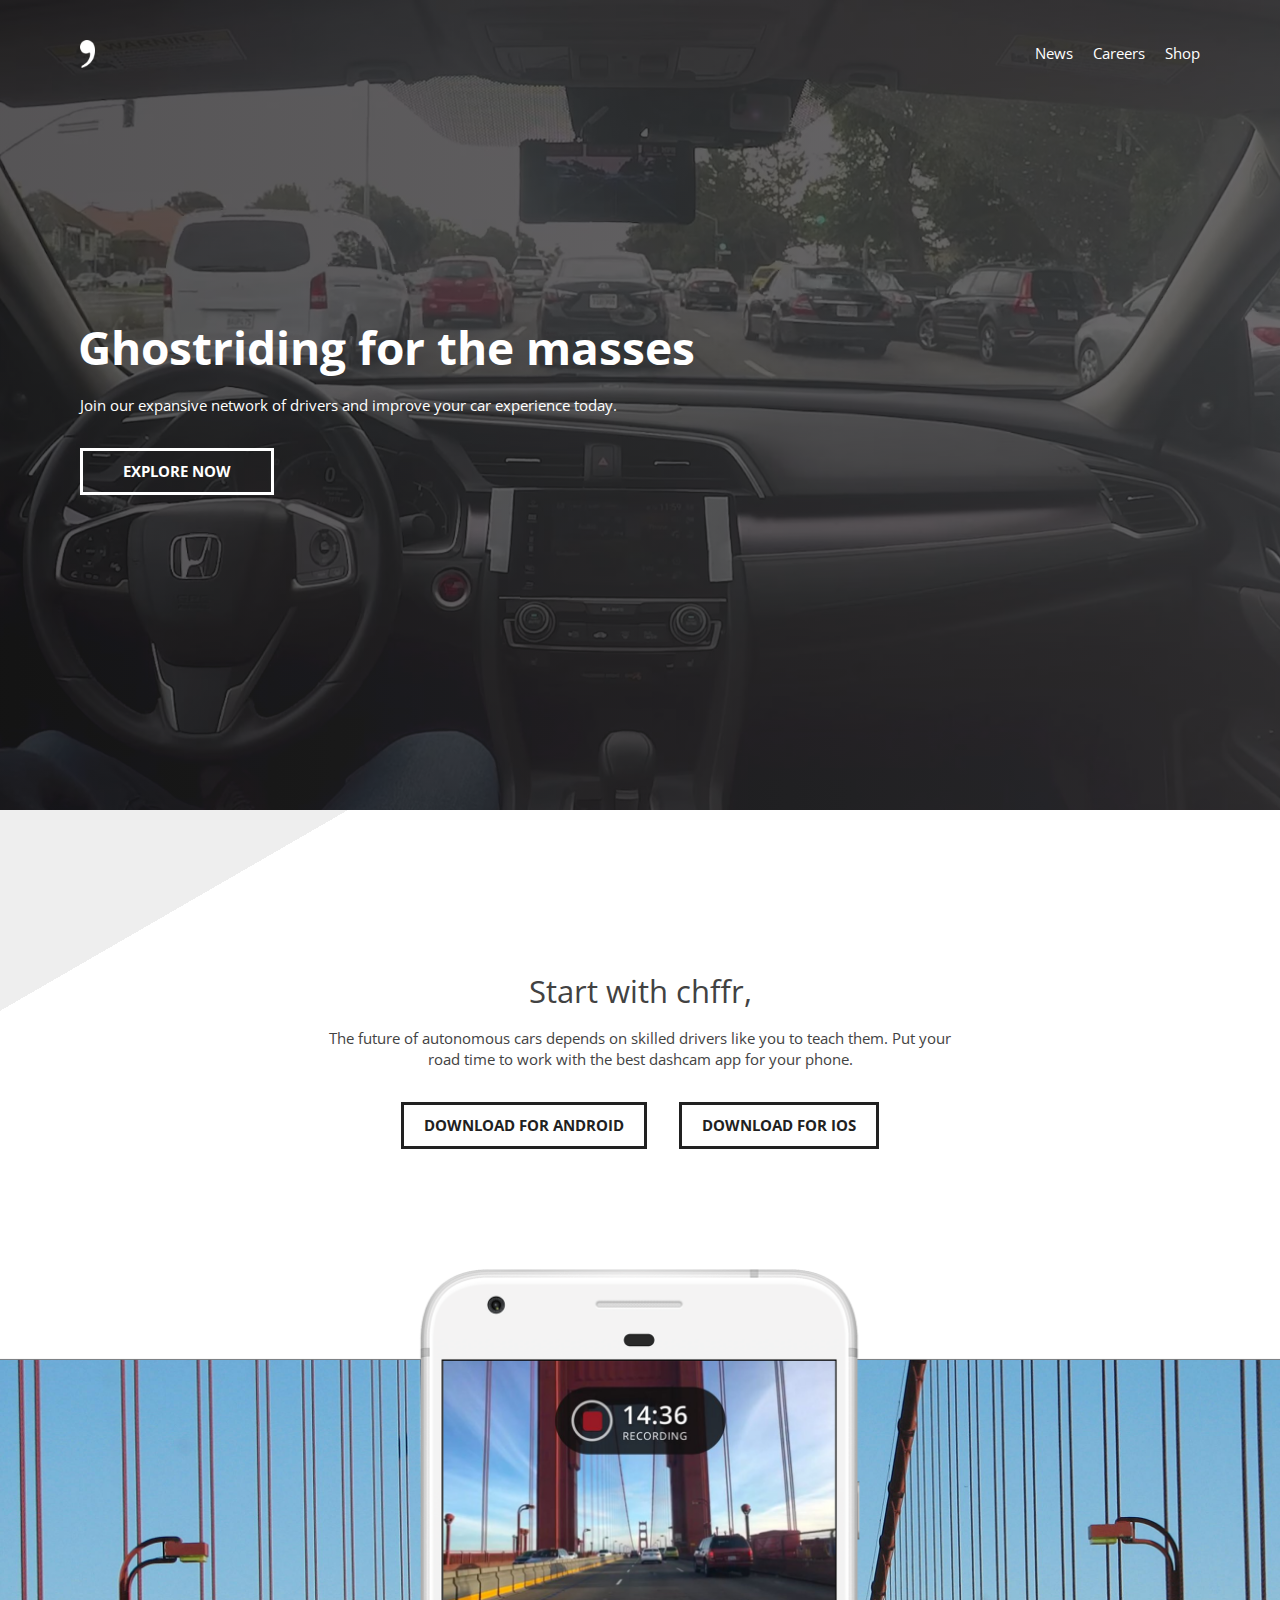
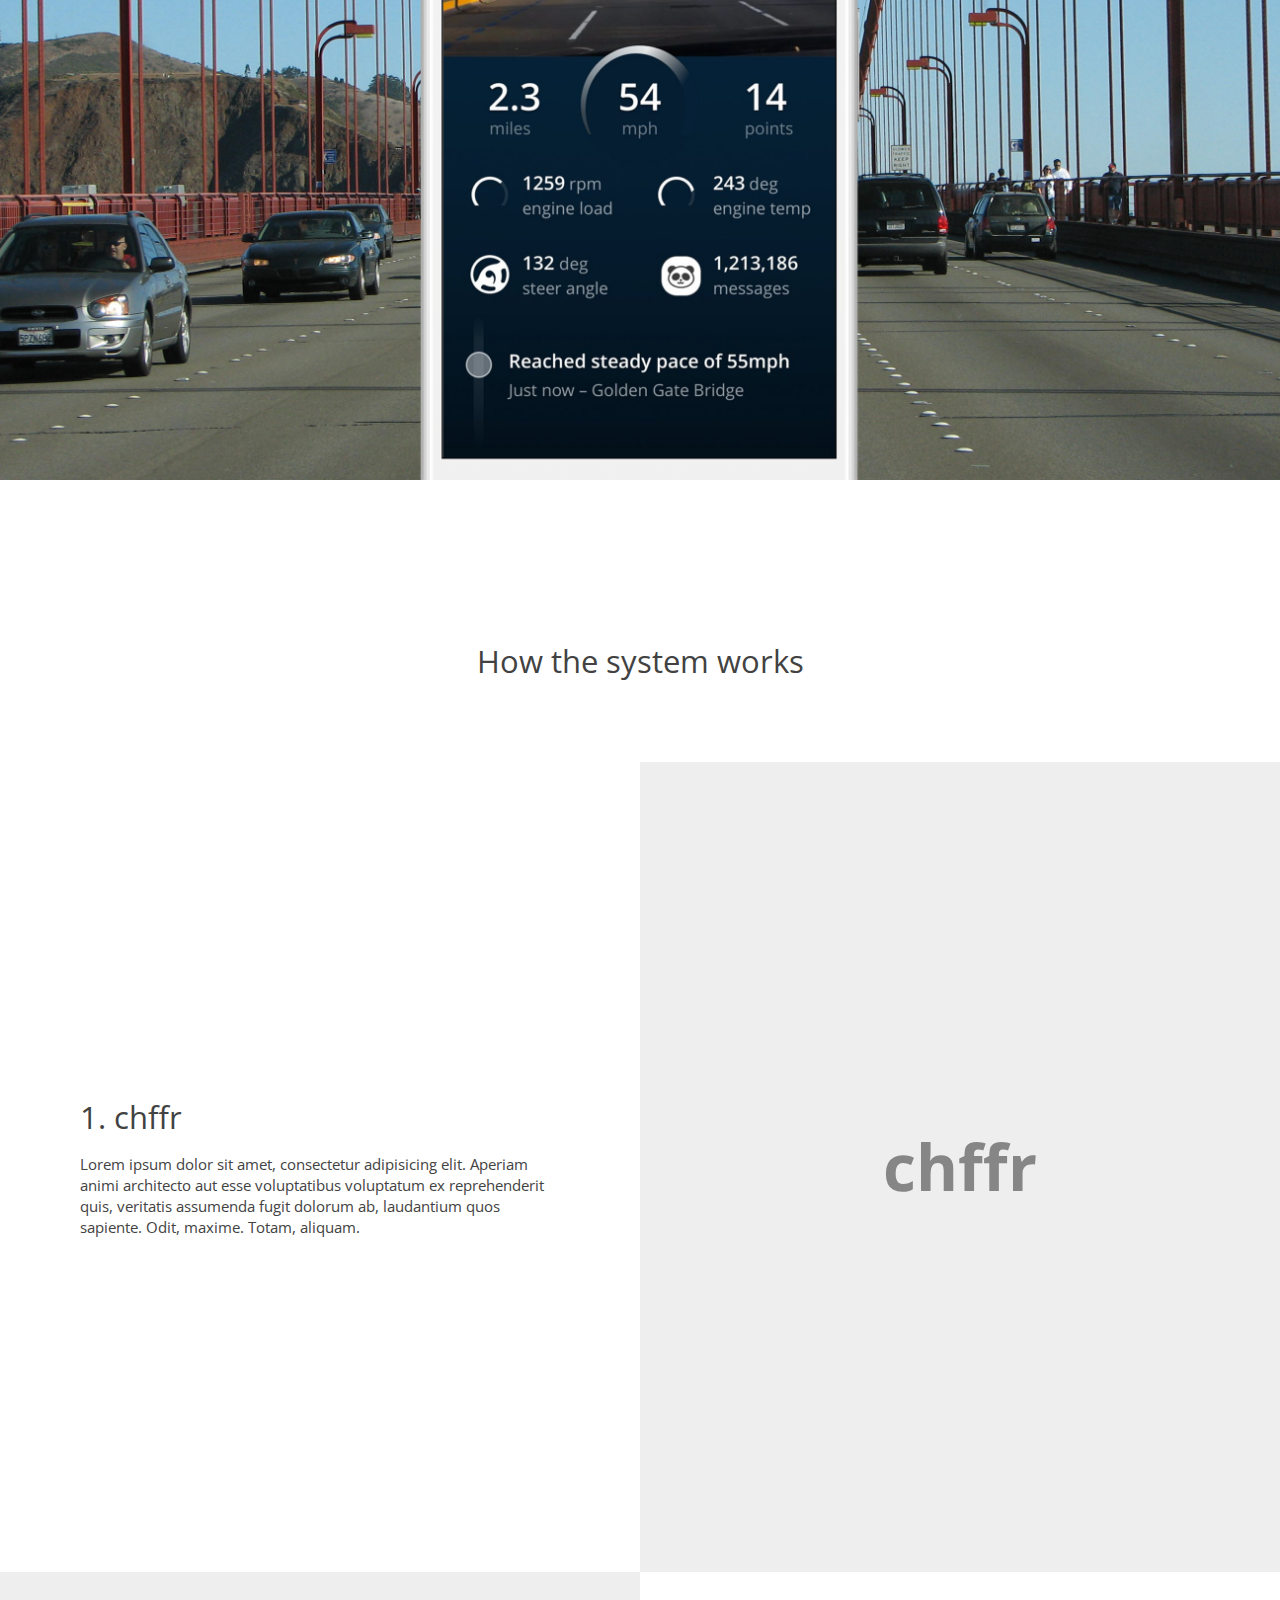
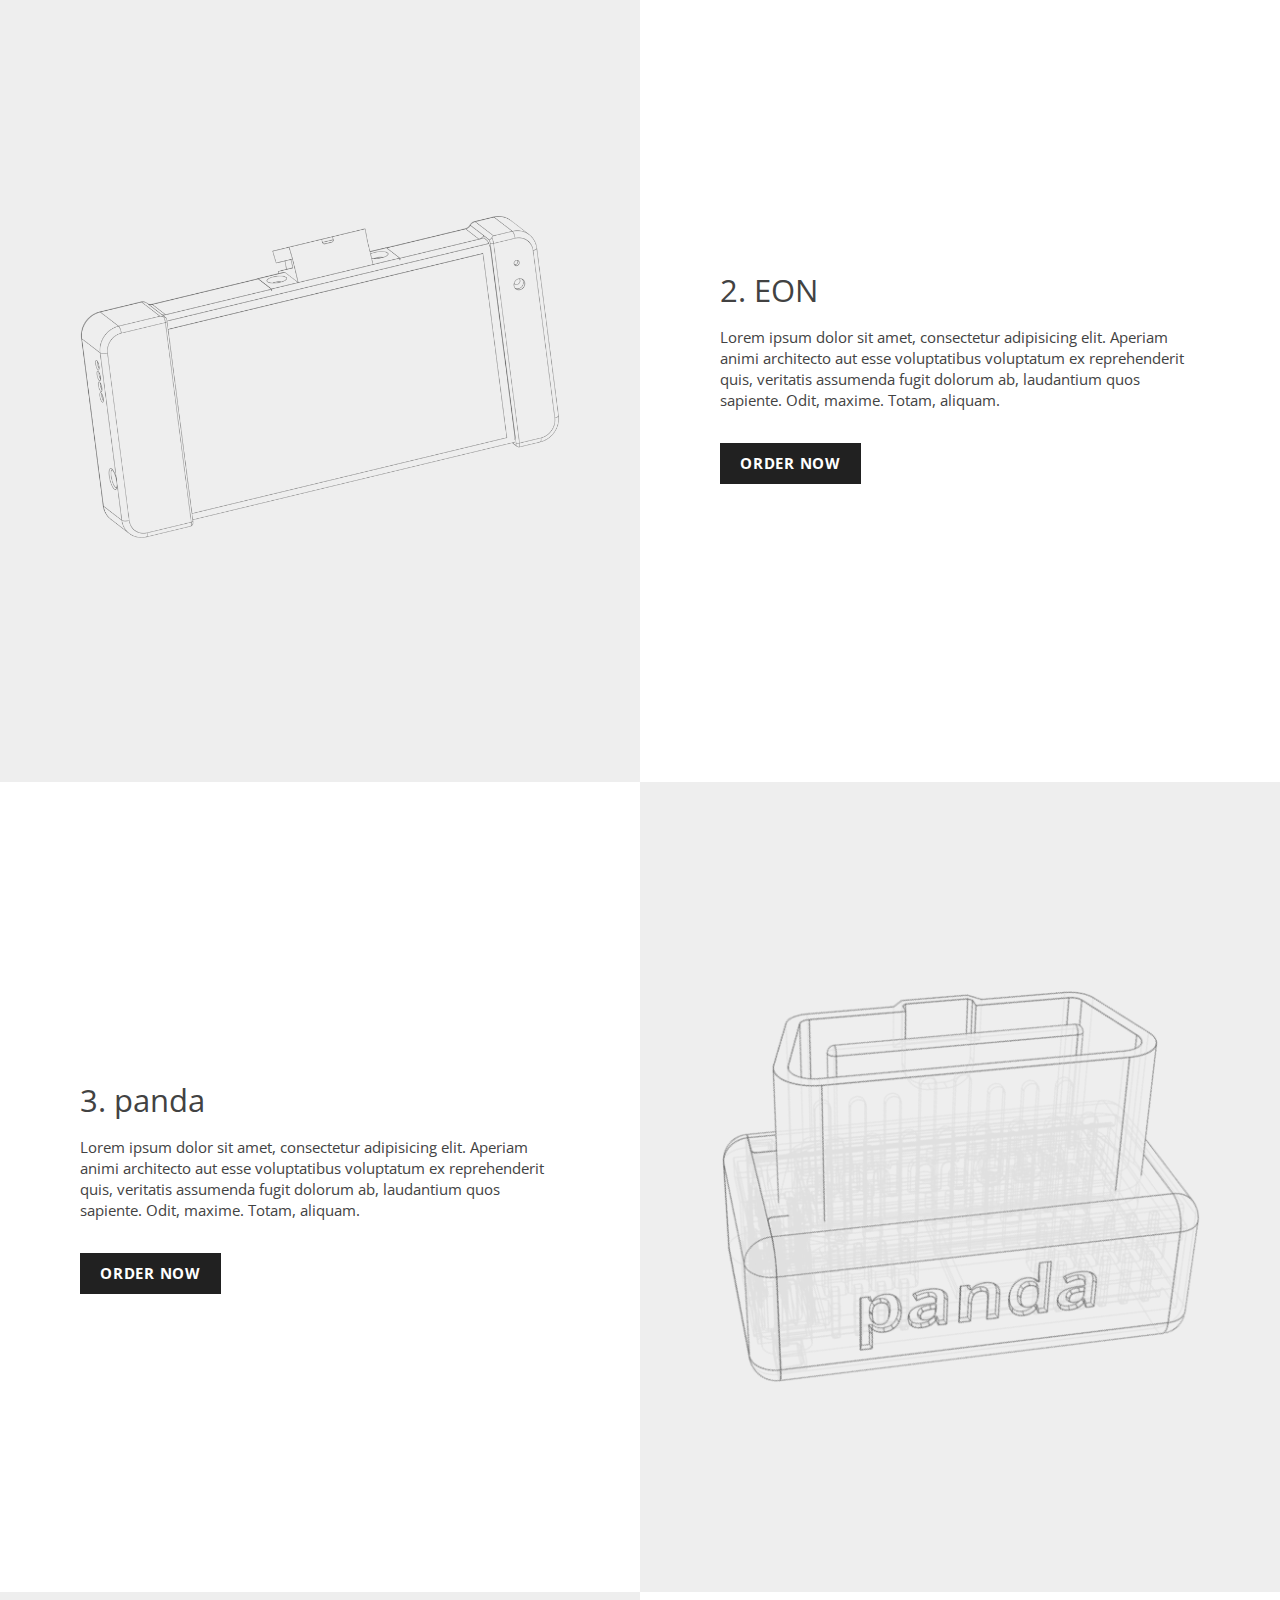
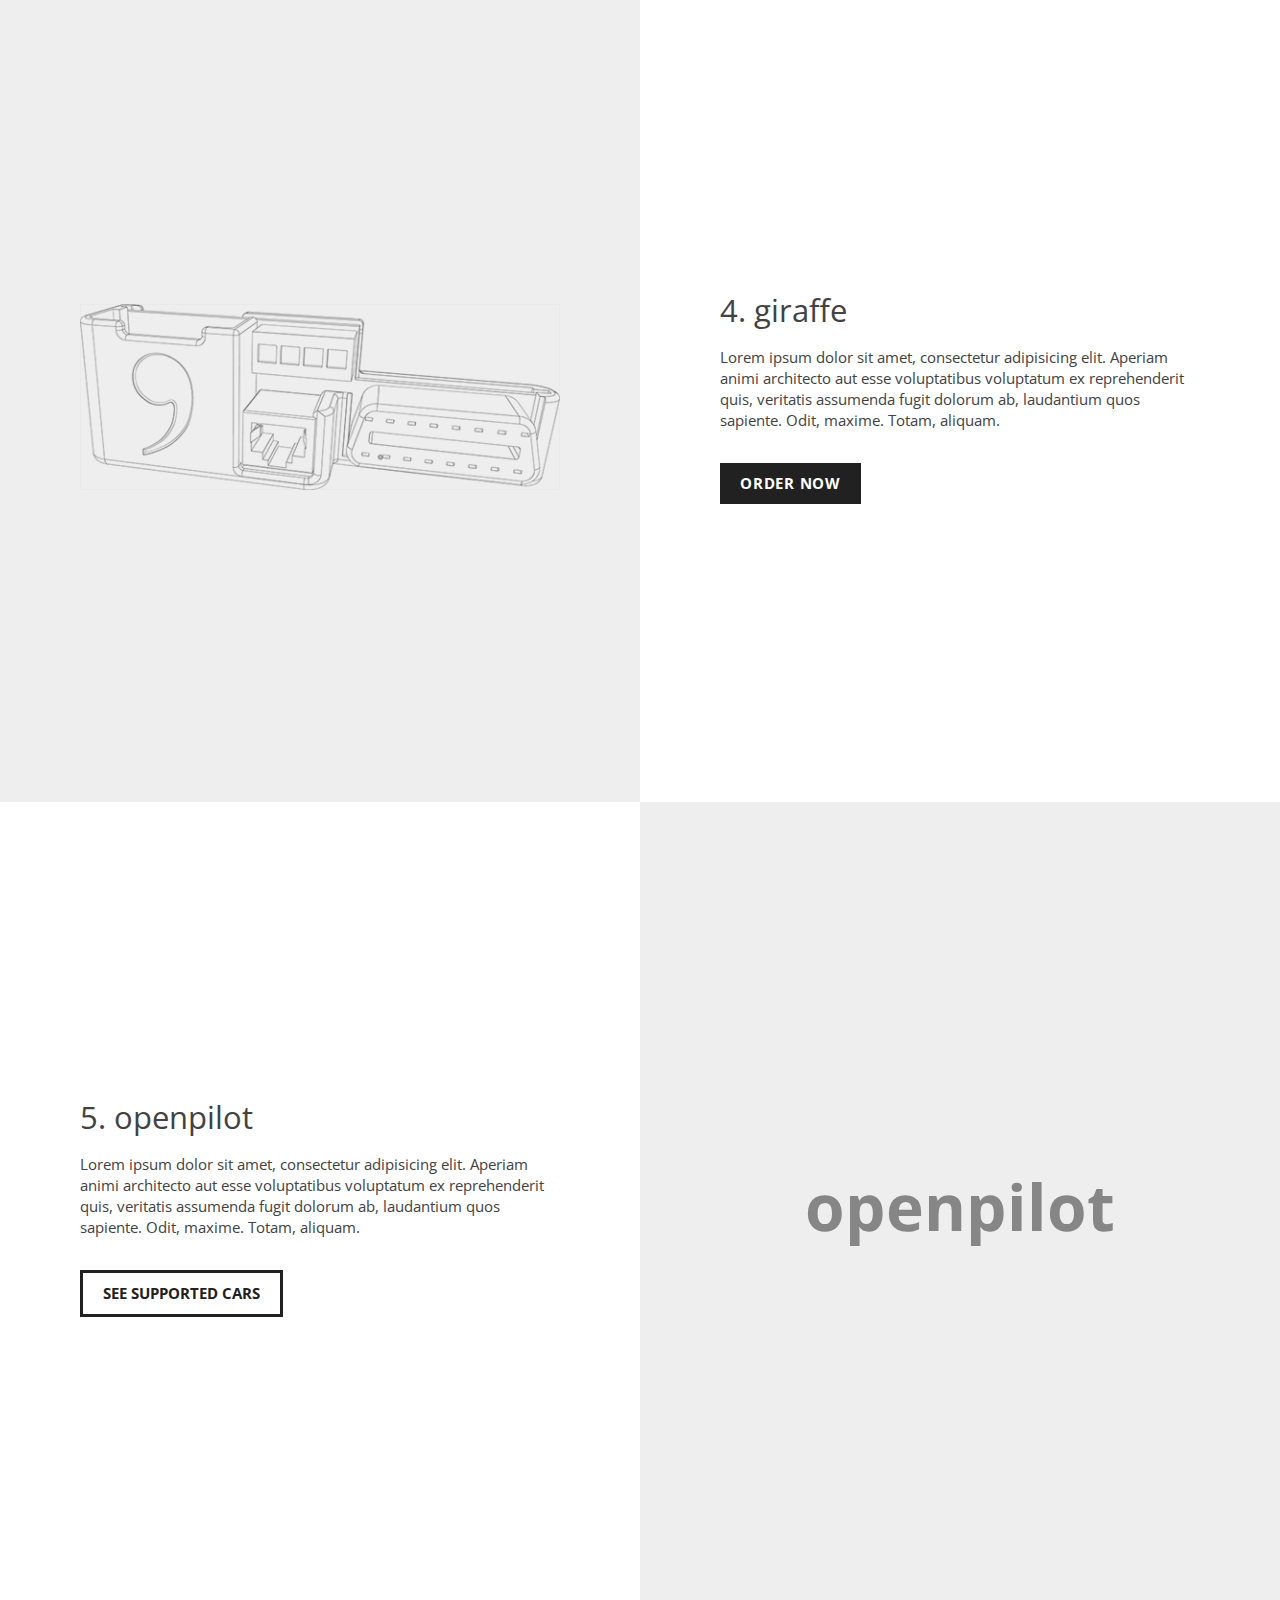
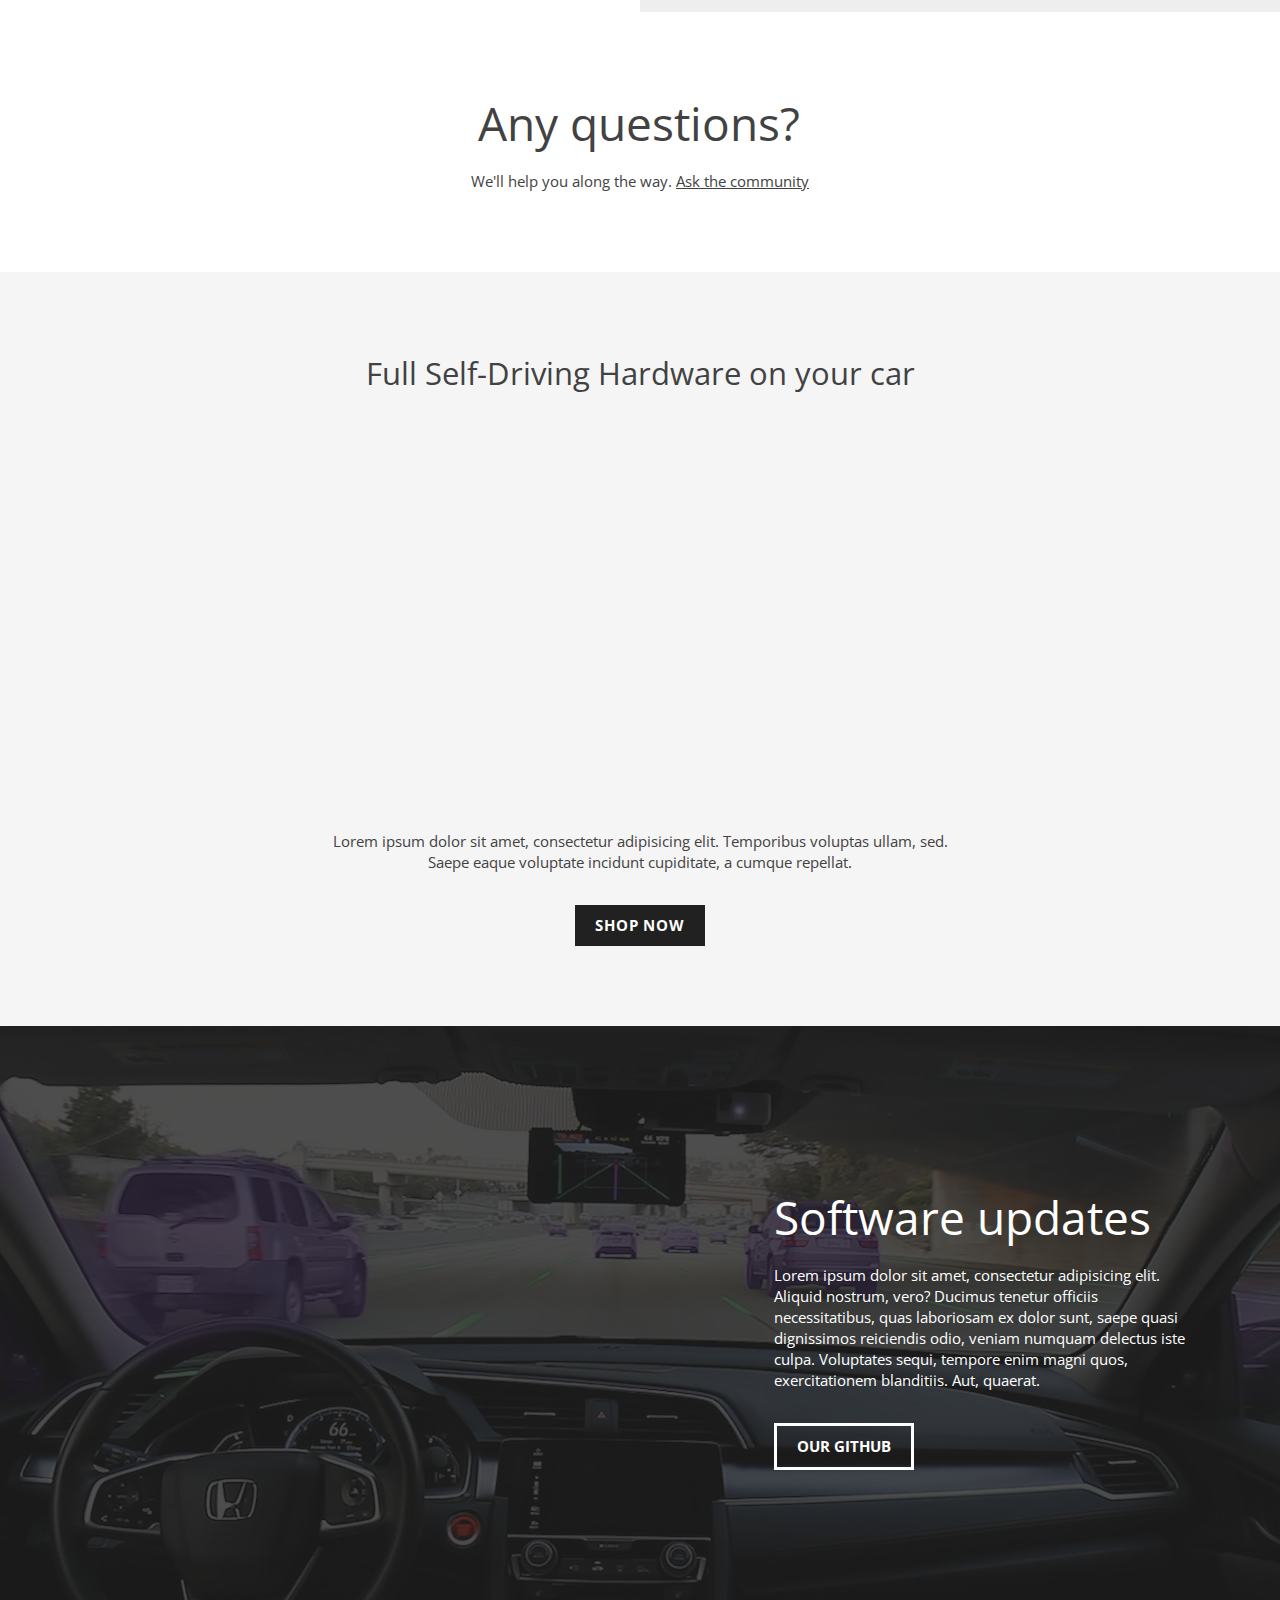
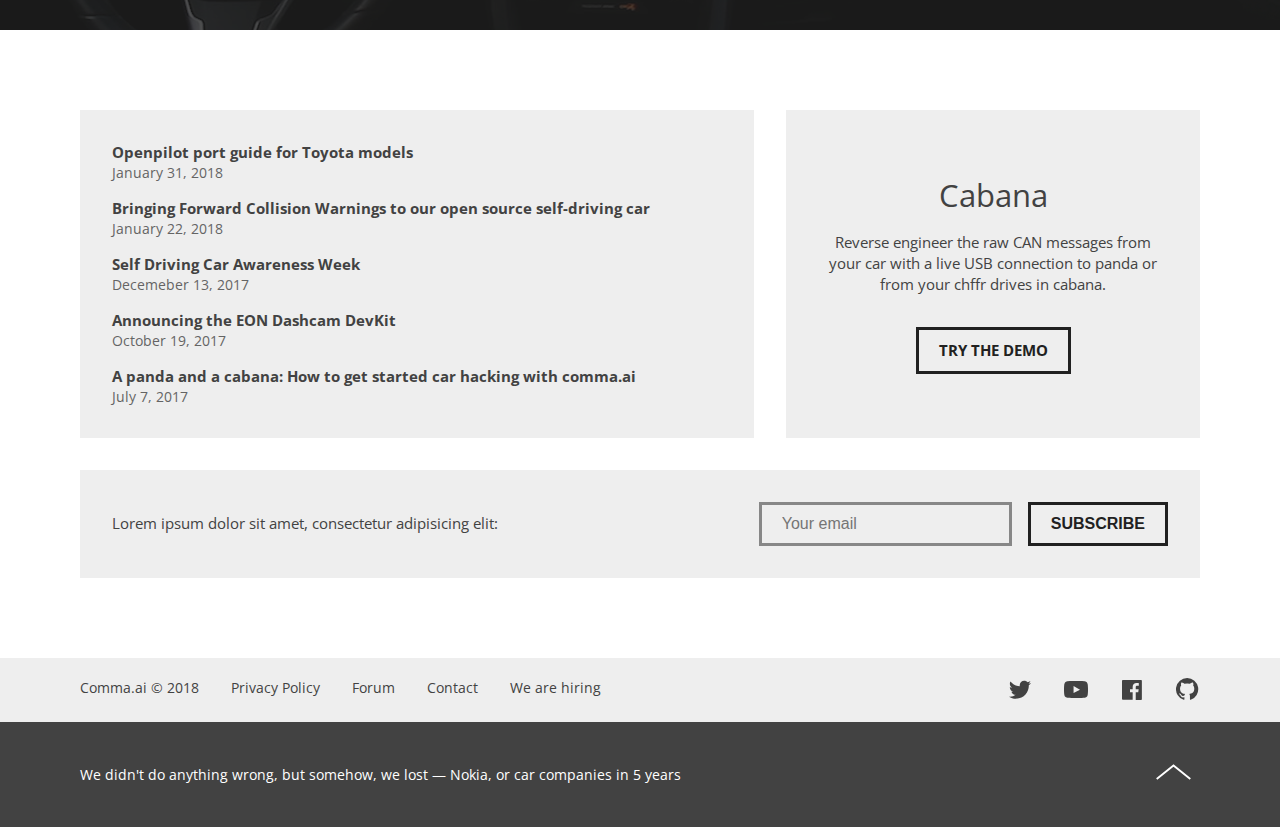
==== index.html @ ad81a964 "boom" ====
<!DOCTYPE html>
<html>

<head>
  <meta charset="utf-8">
  <meta http-equiv="x-ua-compatible" content="ie=edge">
  <title>X</title>
  <meta name="description" content="X">
  <meta name="viewport" content="width=device-width, initial-scale=1">

  <link rel="manifest" href="site.webmanifest">
  <link rel="icon" href="favicon.png">
  <link rel="apple-touch-icon" href="icon.png">

  <link rel="stylesheet" href="css/reset.css">
  <link rel="stylesheet" href="css/styles.css">
  <link href="https://fonts.googleapis.com/css?family=Inconsolata|Open+Sans" rel="stylesheet">
  <script src="js/jquery-3.3.1.min.js"></script>
  <script src="js/jquery.waypoints.min.js"></script>
  <script src="js/sticky.min.js"></script>
</head>

<!-- link to github -->

<body id="top">
  <header>
    <div class="nazgul">
      <div class="navbar">
        <a class="logo" href="index.html"><img src="img/comma-white.png" alt=""></a>
        <div class="menu">
          <a href="#" class="item">News</a>
          <a href="#" class="item">Careers</a>
          <a href="#" class="item">Shop</a>
        </div>
      </div>
    </div>
    <div class="gandlalf">
      <video class="hero-vd" autoplay="true" loop>
        <source src="img/op.mp4" type="video/mp4">
        <source src="img/bg-vd.webm" type="video/webm">
      </video>
      <div class="hero">
        <h1>Ghostriding for the masses</h1>
        <p>Join our expansive network of drivers and improve your car experience today.</p>
        <a href="" class="btn hero-btn">Explore now</a>
      </div>
    </div>
  </header>

  <main>
    <section id="first">
      <div class="gate">
        <div class="text">
          <div class="wrapper">
            <h2>Start with chffr,</h2>
            <p>The future of autonomous cars depends on skilled drivers like you to teach them. Put your road time to work with the best dashcam app for your phone.
            </p>
            <div class="btn-container">
              <a href="" class="btn white-btn">Download for Android</a>
              <a href="" class="btn white-btn">Download for iOS</a>
            </div>
          </div>
        </div>
        <img src="img/gate.png" alt="">
      </div>
    </section>

    <section id="second">
      <div class="explanation">
        <div class="title">How the system works</div>
        <div class="chain">
          <article class="piece">
            <div class="pippin">
              <h2>1. chffr</h2>
              <p>Lorem ipsum dolor sit amet, consectetur adipisicing elit. Aperiam animi architecto aut esse voluptatibus voluptatum ex reprehenderit quis, veritatis assumenda fugit dolorum ab, laudantium quos sapiente. Odit, maxime. Totam, aliquam.
              </p>
            </div>
          </article>
          <article class="piece">
            <div class="merry">
              <h2>chffr</h2>
            </div>
          </article>
          <article class="piece">
            <div class="merry">
              <div class="img-wrapper">
                <img src="img/EON-outline.png" alt="">
              </div>
            </div>
          </article>
          <article class="piece">
            <div class="pippin">
              <h2>2. EON</h2>
              <p>Lorem ipsum dolor sit amet, consectetur adipisicing elit. Aperiam animi architecto aut esse voluptatibus voluptatum ex reprehenderit quis, veritatis assumenda fugit dolorum ab, laudantium quos sapiente. Odit, maxime. Totam, aliquam.
              </p>
              <a href="" class="btn shop-btn">Order now</a>
            </div>
          </article>
          <article class="piece">
            <div class="pippin">
              <h2>3. panda</h2>
              <p>Lorem ipsum dolor sit amet, consectetur adipisicing elit. Aperiam animi architecto aut esse voluptatibus voluptatum ex reprehenderit quis, veritatis assumenda fugit dolorum ab, laudantium quos sapiente. Odit, maxime. Totam, aliquam.
              </p>
              <a href="" class="btn shop-btn">Order now</a>
            </div>
          </article>
          <article class="piece">
            <div class="merry">
              <div class="img-wrapper">
                <img src="img/panda-outline.png" alt="">
              </div>
            </div>
          </article>
          <article class="piece">
            <div class="merry">
            <div class="img-wrapper">
              <img src="img/giraffe-outline.png" alt="">
            </div>
            </div>
          </article>
          <article class="piece">
            <div class="pippin">
              <h2>4. giraffe</h2>
              <p>Lorem ipsum dolor sit amet, consectetur adipisicing elit. Aperiam animi architecto aut esse voluptatibus voluptatum ex reprehenderit quis, veritatis assumenda fugit dolorum ab, laudantium quos sapiente. Odit, maxime. Totam, aliquam.
              </p>
              <a href="" class="btn shop-btn">Order now</a>
            </div>
          </article>
          <article class="piece">
            <div class="pippin">
              <h2>5. openpilot</h2>
              <p>Lorem ipsum dolor sit amet, consectetur adipisicing elit. Aperiam animi architecto aut esse voluptatibus voluptatum ex reprehenderit quis, veritatis assumenda fugit dolorum ab, laudantium quos sapiente. Odit, maxime. Totam, aliquam.
              </p>
              <a href="" class="btn white-btn">See supported cars</a>
            </div>
          </article>
          <article class="piece">
            <div class="merry">
              <h2>openpilot</h2>
            </div>
          </article>
        </div>
        <div class="slack">
          <h4>Any questions?</h4>
          <p>We'll help you along the way. <a href="">Ask the community</a></p>
        </div>
      </div>
    </section>

    <section id="third">
      <!-- <iframe width="420" height="315" src="https://www.youtube.com/watch?v=3lIc3WnAxw8"> </iframe> -->
      <div class="boromir">
        <div class="video-container">
          <h4>Full Self-Driving Hardware on your car</h4>
          <div class="video">
            <iframe frameborder="0" scrolling="no" marginheight="0" marginwidth="0" width="640" height="360" type="text/html" src="https://www.youtube.com/embed/3lIc3WnAxw8?autoplay=0&fs=0&iv_load_policy=3&showinfo=0&rel=0&cc_load_policy=0&start=90&end=270"></iframe>
          </div>
          <p>Lorem ipsum dolor sit amet, consectetur adipisicing elit. Temporibus voluptas ullam, sed. Saepe eaque voluptate incidunt cupiditate, a cumque repellat.</p>
          <a href="" class="btn shop-btn">Shop now</a>
        </div>
      </div>
    </section>

    <section id="fourth">
      <div class="updates">
        <div class="text">
          <h4>Software updates</h4>
          <p>Lorem ipsum dolor sit amet, consectetur adipisicing elit. Aliquid nostrum, vero? Ducimus tenetur officiis necessitatibus, quas laboriosam ex dolor sunt, saepe quasi dignissimos reiciendis odio, veniam numquam delectus iste culpa. Voluptates sequi, tempore enim magni quos, exercitationem blanditiis. Aut, quaerat.</p>
          <a href="" class="btn hero-btn">Our Github</a>
        </div>
      </div>
    </section>

    <section id="fifth">
      <div class="legolas">
        <div class="divider">
          <div class="news">
            <article>
              <a target="_blank" href="https://medium.com/@comma_ai/openpilot-port-guide-for-toyota-models-e5467f4b5fe6">Openpilot port guide for Toyota models</a>
              <p class="date">January 31, 2018</p>
            </article>
            <article>
              <a target="_blank" href="https://medium.com/@comma_ai/bringing-forward-collision-warnings-to-our-open-source-self-driving-car-7545b6e398cd">Bringing Forward Collision Warnings to our open source self-driving car</a>
              <p class="date">January 22, 2018</p>
            </article>
            <article>
              <a target="_blank" href="https://medium.com/@comma_ai/self-driving-car-awareness-week-ee365103b9c7">Self Driving Car Awareness Week</a>
              <p class="date">Decemeber 13, 2017</p>
            </article>
            <article>
              <a target="_blank" href="https://medium.com/@comma_ai/announcing-the-eon-dashcam-devkit-166116eea497">Announcing the EON Dashcam DevKit</a>
              <p class="date">October 19, 2017</p>
            </article>
            <article>
              <a target="_blank" href="https://medium.com/@comma_ai/a-panda-and-a-cabana-how-to-get-started-car-hacking-with-comma-ai-b5e46fae8646">A panda and a cabana: How to get started car hacking with comma.ai</a>
              <p class="date">July 7, 2017</p>
            </article>
          </div>
          <div class="cabana">
            <div class="wrapper">
              <h2>Cabana</h2>
              <p>Reverse engineer the raw CAN messages from your car with a live USB connection to panda or from your chffr drives in cabana.</p>
              <a href="" class="btn white-btn">Try the demo</a>
            </div>
          </div>
        </div>
        <div class="subscribe-block">
          <p>Lorem ipsum dolor sit amet, consectetur adipisicing elit:</p>
          <form action="https://comma.us12.list-manage.com/subscribe/post?u=e127cf7151180db2b566d880b&amp;id=bdf2010348" method="post" id="mc-embedded-subscribe-form" name="mc-embedded-subscribe-form" class="validate" target="_blank" novalidate="">
            <div class="subscribe" id="mc_embed_signup_scroll">
              <div class="x-field"><input class="email-input" type="email" value="" name="EMAIL" class="x-field--large xt-mono email" id="mce-EMAIL" placeholder="Your email" required=""> </div>
              <!-- real people should not fill this in and expect good things - do not remove this or risk form bot signups-->
              <div style="position: absolute; left: -5000px;" aria-hidden="true"><input type="text" name="b_e127cf7151180db2b566d880b_bdf2010348" tabindex="-1" value=""></div>
              <div class="x-field"><input class="btn white-btn" type="submit" value="Subscribe" name="subscribe" id="mc-embedded-subscribe" class="landing-footer-button x-button--outline-dark x-button--large"> </div>
            </div>
          </form>
        </div>
      </div>
    </section>
  </main>

  <footer>
    <div class="frodo">
      <div class="block">
        <p>Comma.ai © 2018</p>
        <p><a href="#">Privacy Policy</a></p>
        <p><a href="">Forum</a></p>
        <p><a href="">Contact</a></p>
        <p><a href="">We are hiring</a></p>
      </div>
      <div class="social">
        <a href="https://twitter.com/comma_ai" target="_blank" title="TWITTER" data-icon-size="DEFAULT" svg-icon="">
          <svg fill="#424242" viewBox="0 0 48 48"><g class="gray-fill"> <path d="M40.9331436,11.1940288 C42.810084,10.0689342 44.2513785,8.28745345 44.9301304,6.16481389 C43.1737706,7.20644208 41.2282743,7.96298797 39.1576594,8.37075777 C37.4993523,6.6040254 35.1368481,5.5 32.5223241,5.5 C27.501861,5.5 23.4316182,9.57008073 23.4316182,14.5902197 C23.4316182,15.3026824 23.5121673,15.9965069 23.6671068,16.661807 C16.1120205,16.2827237 9.4138018,12.6636857 4.93027879,7.16397957 C4.1478016,8.50657299 3.69951412,10.0681239 3.69951412,11.7340483 C3.69951412,14.8877815 5.30449997,17.6702107 7.74366355,19.3003175 C6.25342374,19.253155 4.85183659,18.8442507 3.62609611,18.1633918 C3.62544783,18.2013163 3.62544783,18.2394029 3.62544783,18.2776516 C3.62544783,22.6820841 6.75892216,26.3562262 10.9174935,27.1912143 C10.1546268,27.3989889 9.35156666,27.5100073 8.52241311,27.5100073 C7.93668971,27.5100073 7.36717338,27.4531205 6.81224341,27.3469642 C7.96894178,30.958547 11.3260736,33.586685 15.3039361,33.660103 C12.1928276,36.0981321 8.27314842,37.5514198 4.01425536,37.5514198 C3.28056144,37.5514198 2.5569159,37.5084711 1.8457498,37.4245184 C5.86866797,40.0037111 10.6469975,41.5085373 15.780586,41.5085373 C32.5010928,41.5085373 41.6444717,27.6568433 41.6444717,15.6443274 C41.6444717,15.2501715 41.6357199,14.8581225 41.6182163,14.4683426 C43.3941867,13.1866877 44.9354788,11.5855916 46.1542502,9.76262068 C44.5239813,10.4856179 42.7719974,10.974261 40.9331436,11.1940288 z"></path></g></svg></a>
        <a href="https://www.youtube.com/channel/UCW_9Y89RuQQFwMwSRLcI2fg/feed" target="_blank" title="YOUTUBE" data-icon-size="DEFAULT" svg-icon="">
          <svg fill="#424242" viewBox="0 0 48 48"><g><path d="M47.48 13.21s-.46-3.3-1.9-4.74c-1.82-1.92-3.86-1.92-4.8-2.04C34.08 5.94 24 6 24 6s-10.04-.06-16.74.42c-.92.12-2.96.12-4.78 2.04C1.04 9.9.56 13.2.56 13.2S.08 17.09 0 20.96v4.05c.08 3.88.56 7.75.56 7.75s.48 3.3 1.92 4.76c1.82 1.9 4.2 1.84 5.28 2.04 3.76.36 15.82.44 16.24.44 0 0 10.1.02 16.8-.46.92-.12 2.96-.12 4.78-2.04 1.44-1.44 1.92-4.74 1.92-4.74s.48-3.88.5-7.75v-4.05c-.04-3.87-.52-7.75-.52-7.75zM19.14 30V15.98L32 23.26 19.14 30z"></path> <path d="M0 0h47.99v48H0z" fill="none"></path></g></svg>
        </a>
        <a href="https://www.facebook.com/Commaai-287920788233943/" target="_blank" title="FACEBOOK" data-icon-size="DEFAULT" svg-icon="">
          <svg fill="#424242" viewBox="0 0 18 18"><g> <path d="M15.7,1.5H2.3c-0.5,0-0.8,0.4-0.8,0.8v13.3c0,0.5,0.4,0.8,0.8,0.8h7.2v-5.8h-2V8.4h2V6.8c0-1.9,1.2-3,2.9-3 c0.8,0,1.5,0.1,1.7,0.1v2l-1.2,0c-0.9,0-1.1,0.4-1.1,1.1v1.4h2.2l-0.3,2.3h-1.9v5.8h3.8c0.5,0,0.8-0.4,0.8-0.8V2.3 C16.5,1.9,16.1,1.5,15.7,1.5z"></path> </g></svg>
        </a>
        <a href="https://github.com/commaai" target="_blank" title="GITHUB" data-icon-size="DEFAULT" svg-icon="">
          <svg fill="#424242" viewBox="0 0 35 35"><g><path d="M16.29,0a16.29,16.29,0,0,0-5.15,31.75c.81.15,1.11-.35,1.11-.79s0-1.41,0-2.77C7.7,29.18,6.74,26,6.74,26a4.31,4.31,0,0,0-1.81-2.38c-1.48-1,.11-1,.11-1a3.42,3.42,0,0,1,2.5,1.68,3.47,3.47,0,0,0,4.74,1.35,3.48,3.48,0,0,1,1-2.18C9.7,23.08,5.9,21.68,5.9,15.44a6.3,6.3,0,0,1,1.68-4.37,5.86,5.86,0,0,1,.16-4.31s1.37-.44,4.48,1.67a15.44,15.44,0,0,1,8.16,0c3.11-2.11,4.48-1.67,4.48-1.67A5.85,5.85,0,0,1,25,11.07a6.29,6.29,0,0,1,1.67,4.37c0,6.26-3.81,7.63-7.44,8a3.89,3.89,0,0,1,1.11,3c0,2.18,0,3.93,0,4.47s.29.94,1.12.78A16.29,16.29,0,0,0,16.29,0Z"></path> <path d="M0 0h47.99v48H0z" fill="none"></path></g></svg>
        </a>
      </div>
    </div>
    <div class="sam">
      <p>We didn't do anything wrong, but somehow, we lost — Nokia, or car companies in 5 years</p>
      <a href="#top" id="up">
        <svg fill="#fff" version="1.1" id="up" xmlns="http://www.w3.org/2000/svg" xmlns:xlink="http://www.w3.org/1999/xlink" x="0px" y="0px" width="53px" height="20px" viewBox="0 0 53 20" enable-background="new 0 0 53 20" xml:space="preserve">
          <g><polygon points="43.886,16.221 42.697,17.687 26.5,4.731 10.303,17.688 9.114,16.221 26.5,2.312"></polygon></g>
        </svg>
      </a>
    </div>
  </footer>

  <script defer src="js/main.js"></script>
</body>

</html>
---- css/styles.css ----
body {
  font: 1.2vw 'Open Sans', Arial;
  color: #424242;
}

*, :after, :before, :hover, :active, :focus {
  box-sizing: border-box;
  outline: none;
}

img {
  display: block;
  width: 100%;
  height: auto;
}

a {
  text-decoration: none;
  color: #fff;
}

*::selection {
  color: #fff;
  background: purple;
}

.disable {
  pointer-events: none;
  cursor: default;
}

/* .grid {
  display: grid;
  grid-template-columns: repeat(12, 1fr);
  grid-template-rows: auto;
  grid-gap: 20px;
} */

.btn {
  text-transform: uppercase;
  display: inline-block;
  transition: all .2s ease;
  font-weight: bold;
  cursor: pointer;
  border: none;
  outline: none;
  background: none;
}

.nazgul {
  z-index: 1;
  width: 100%;
  position: absolute;
  top: 0;
  padding: 40px 80px;
}

/* .sticky {
  position: fixed;
  top: 0;
  background: #fff;
  z-index: 999;
  box-shadow: 0 4px 16px rgba(0,0,0,.1);
  padding: 20px 80px;
  animation: slide-in .2s ease;
}

@keyframes slide-in {
  0% {
    transform: translateY(-100%);
  }
  100% {
    transform: translateY(0);
  }
} */

/* .sticky .item {
  color: #424242;
} */

.navbar {
  display: flex;
  justify-content: space-between;
  align-items: center;
}

.logo {
  display: inline-block;
  width: 1em;
}

.item {
  margin-left: 1rem;
  transition: .2s ease;
}

.nazgul .item:hover {
  color: rgba(255, 255, 255, 0.6)
}

/* .sticky .item:hover {
  color: rgba(0, 0, 0, 0.6)
} */

.gandlalf {
  display: flex;
  align-items: center;
  padding: 0 80px;
  height: 90vh;
  background: #212121 url("../img/hero.png") no-repeat center;
  background-size: cover;
  position: relative;
  overflow: hidden;
  /* border: 20px solid #fff; */
  /* margin: 40px; */
  /* border-radius: 10px; */
  /* box-shadow: 0 16px 32px rgba(50,50,93,.2), 0 4px 16px rgba(0,0,0,.2); */
}

.gandlalf::after {
  content: "";
  width: 100%;
  height: 100%;
  display: block;
  position: absolute;
  top: 0;
  left: 0;
  background: #212121;
  background: -webkit-linear-gradient(to right, #212121, #424242);
  background: linear-gradient(to right, #212121, #424242);
  opacity: 0.6;
  z-index: 0;
}

.hero-vd {
  position: absolute;
  top: 40%;
  left: 50%;
  transform: translate(-50%, -50%);
  min-width: 100%;
  min-height: 100%;
}

.hero {
  z-index: 1;
  color: #fff;
}

.hero h1 {
  font-size: 3em;
  font-weight: bold;
  margin-bottom: 1rem;
  margin-left: -0.05em;
}

.hero-btn {
  margin-top: 2rem;
  padding: 10px 40px;
  border: 3px solid #fff;
}

.hero-btn:hover {
  background: #fff;
  color: #212121;
}

.gate {
  background: linear-gradient( -30deg, #fff 90%, #EEEEEE 90%);
  padding-top: 160px;
}

.gate .text {
  text-align: center;
  display: flex;
  justify-content: center;
  margin-bottom: 120px;
}

.text .wrapper {
  max-width: 50%;
}

.btn-container {
  display: flex;
  justify-content: center;
}

.white-btn {
  display: inline-block;
  margin-top: 2rem;
  display: inline-block;
  padding: 10px 20px;
  border: 3px solid #212121;
  color: #212121;
  transition: all .2s ease;
}

.white-btn:hover {
  background: #212121;
  color: #fff;
}

.gate .white-btn:nth-child(2) {
  margin-left: 2rem;
}

.gate h2 {
  font-size: 2em;
}

.gate p {
  margin-top: 1rem;
}

.explanation {
  padding-top: 160px;
}

.title {
  font-size: 2em;
  text-align: center;
}

.chain {
  margin-top: 80px;
  display: flex;
  flex-wrap: wrap;
  align-items: center;
}

.piece {
  width: 50%;
}

.pippin {
  padding: 0 80px;
}

.pippin h2 {
  font-size: 2em;
  margin-bottom: 1rem;
}

.shop-btn {
  margin-top: 2rem;
  padding: 10px 20px;
  color: #fff;
  background: #212121;
  font-size: 1em;
  letter-spacing: 0.05em;
}

.shop-btn:hover {
  background: #424242;
}

.merry {
  background: #EEEEEE;
  height: 90vh;
  padding: 80px;
  display: flex;
  align-items: center;
  justify-content: center;
}

.merry>* {
  opacity: 0.6;
}

.merry h2 {
  font-size: 64px;
  font-weight: bold;
  text-align: center;
  cursor: none;
  pointer-events: none;
}

.slack {
  padding: 80px;
  text-align: center;
}

.slack h4 {
  font-size: 3em;
  margin-bottom: 1rem;
  margin-left: -0.05em;
}

.slack a {
  color: #424242;
  text-decoration: underline;
  transition: all .2s ease;
}

.slack a:hover {
  opacity: 0.6;
}

.boromir {
  padding: 80px 0;
  text-align: center;
  background: #F5F5F5;
  display: flex;
  justify-content: center;
}

.boromir h4 {
  font-size: 2em;
  margin-bottom: 40px;
}

.boromir p {
  max-width: 640px;
  margin-top: 2rem;
}

.updates {
  display: flex;
  justify-content: flex-end;
  padding: 160px 80px;
  background: #212121 url("../img/updates.jpg") no-repeat top;
  background-size: cover;
  position: relative;
}

.updates::after {
  content: "";
  width: 100%;
  height: 100%;
  display: block;
  position: absolute;
  top: 0;
  left: 0;
  background: #212121;
  opacity: 0.8;
  z-index: 0;
}

.updates .text {
  max-width: 38%;
  z-index: 1;
  color: #fff;
}

.updates .text h4 {
  font-size: 3em;
  margin-bottom: 1rem;
}

.updates .text p {
  /* font-size: 0.9em; */
}

.updates .hero-btn {
  padding: 10px 20px;
}

.legolas {
  margin: 80px;
}

.news {
  background: #EEE:
  padding: 4rem;
  width: 62%;
  margin-right: 2rem;
}

.news a {
  color: #424242;
  transition: all .2s ease;
}

.news a:hover {
  opacity: 0.6;
}

.date {
  opacity: 0.8;
  font-size: 0.9em;
}

.divider {
  display: flex;
  justify-content: space-between;
  margin-top: 80px;
}

.news article {
  margin-bottom: 1rem;
}

.news article:last-child {
  margin-bottom: 0;
}

.cabana {
  background: #EEEEEE;
  padding: 2rem;
  width: 38%;
}

.cabana h2 {
  margin-bottom: 1rem;
  font-size: 2em;
}

.subscribe-block {
  padding: 2rem;
  margin-top: 2rem;
  background: #EEEEEE;
  display: flex;
  justify-content: space-between;
  align-items: center;
}

.subscribe-block>p {
  max-width: 38%;
}

.subscribe {
  display: flex;
  align-items: baseline;
}

.subscribe .btn {
  margin: 0;
  font-size: 1rem;
}

.email-input {
  border: none;
  background: none;
  outline: none;
  font-size: 1rem;
  padding: 10px 20px;
  margin-right: 1rem;
  border: 3px solid rgba(66, 66, 66, 0.6);
  transition: all .2s ease;
}

.email-input:focus {
  border: 3px solid rgba(66, 66, 66, 0.8);
}

.news {
  padding: 2rem;
  background: #EEEEEE;
}

.news a {
  font-weight: bold;
}

.cabana {
  display: flex;
  align-items: center;
  text-align: center;
}

.frodo {
  padding: 20px 80px;
  background: #EEEEEE;
  color: #424242;
  font-size: 0.9em;
  display: flex;
  justify-content: space-between;
}

.frodo .block {
  display: flex;
}

.frodo p {
  margin-right: 2rem;
}

.frodo a {
  color: #424242;
  transition: all .2s ease;
}

.frodo a:hover {
  opacity: 0.6;
}

.social {
  display: flex;
  align-items: center;
}

.social a {
  margin-left: 2rem;
  display: inline-block;
  height: 24px;
  width: 24px;
  transition: all .2s ease;
}

.social a:hover {
  opacity: 0.6;
}

.sam {
  padding: 40px 80px;
  color: #fff;
  background: #424242;
  display: flex;
  justify-content: space-between;
  align-items: center;
}

.sam p {
  font-size: 0.9em;
}

#up {
  transition: all .2s ease;
}

#up:hover {
  opacity: 0.8;
}

/* .video-btn {
  margin-left: 20px;
  transition: all .2s ease;
}

.video-btn:hover {
  opacity: 0.6;
}

.container {
  z-index: 999;
  margin: 0 80px;
  margin-top: -120px;
  color: #424242;
  background: #fff;
  padding: 120px 80px;
}

.beginning {
  margin-top: 120px;
  display: flex;
  align-items: center;
}

.beginning h2 {
  font-size: 32px;
  margin-bottom: 10px;
}

.beginning .text {
  width: 40%;
  margin-left: 40px;
}

.beginning .img-container {
  width: 240px;
}

.product {
  display: flex;
  padding: 40px;
  background: #EEEEEE;
  border: 1px solid #E0E0E0;
  width: 38%;
  border-radius: 10px;
  box-shadow: 0 4px 16px 0 rgba(0, 0, 0, .1);
} */
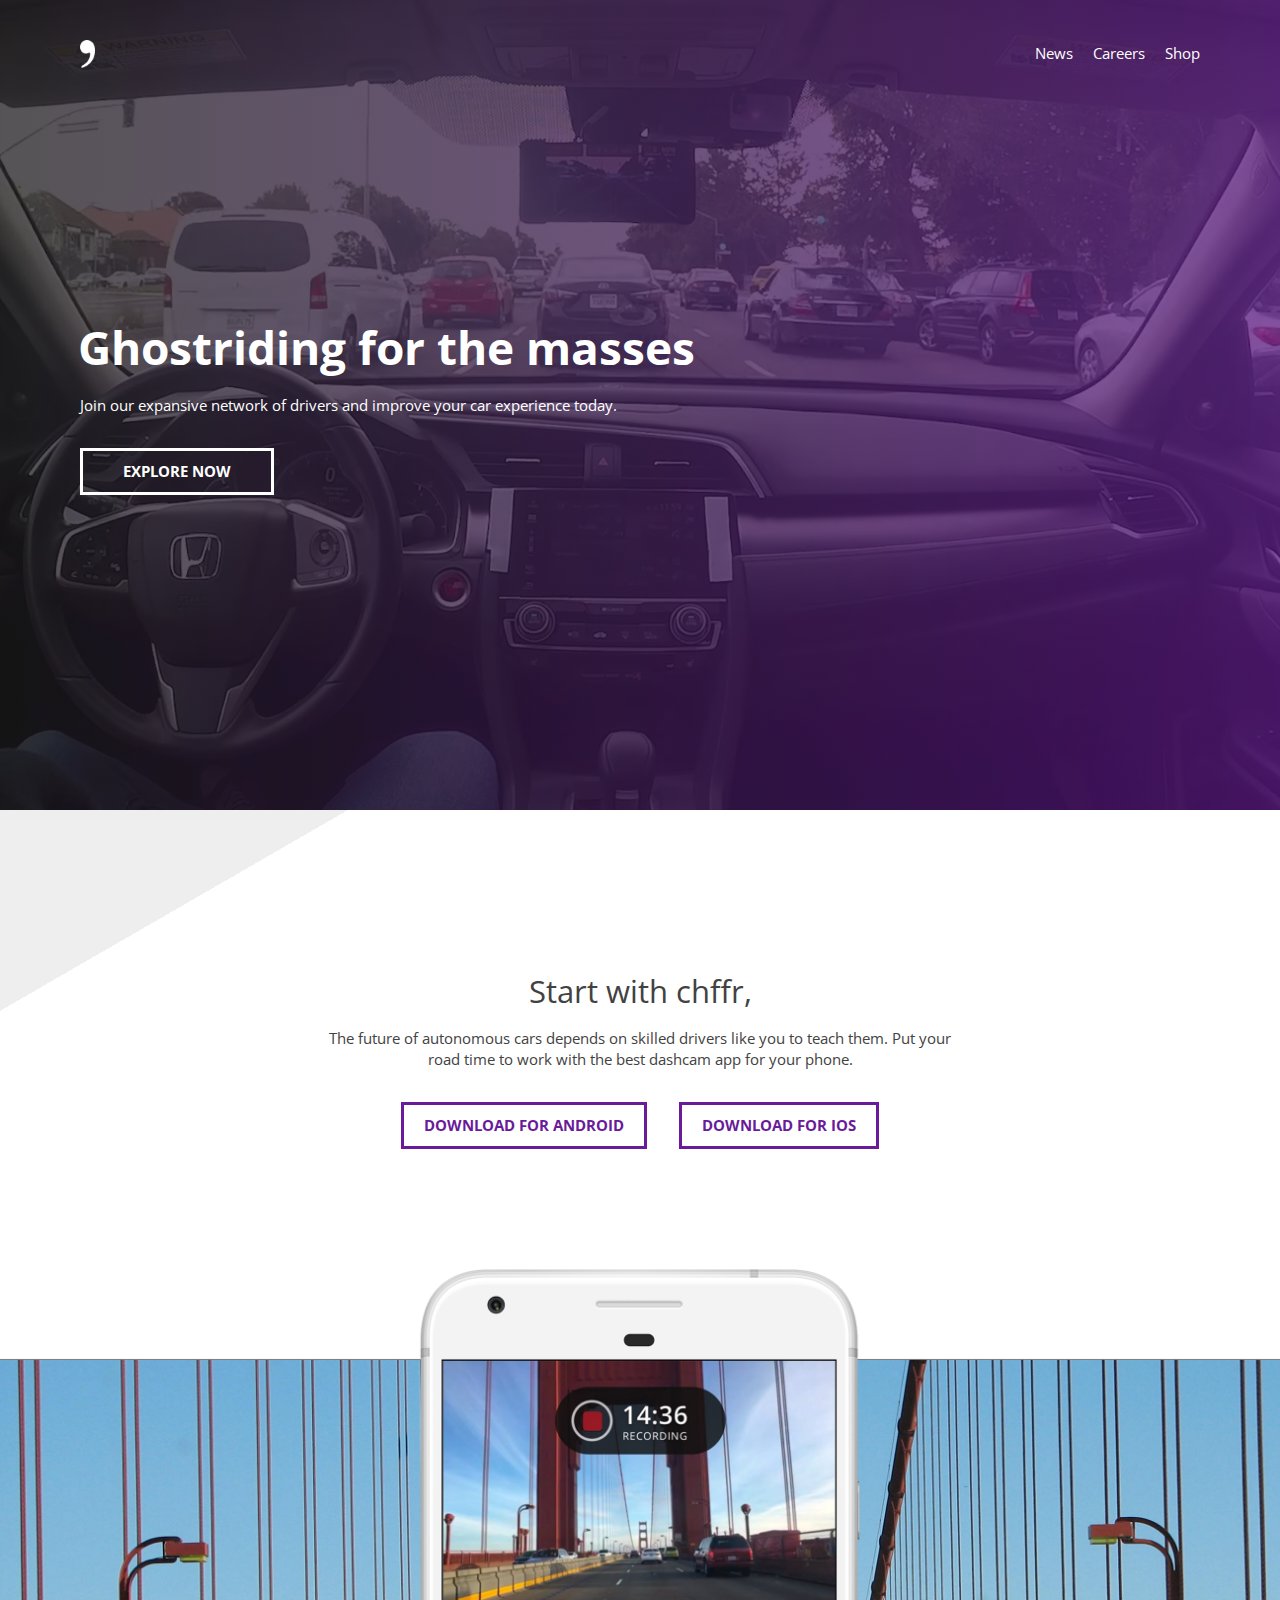
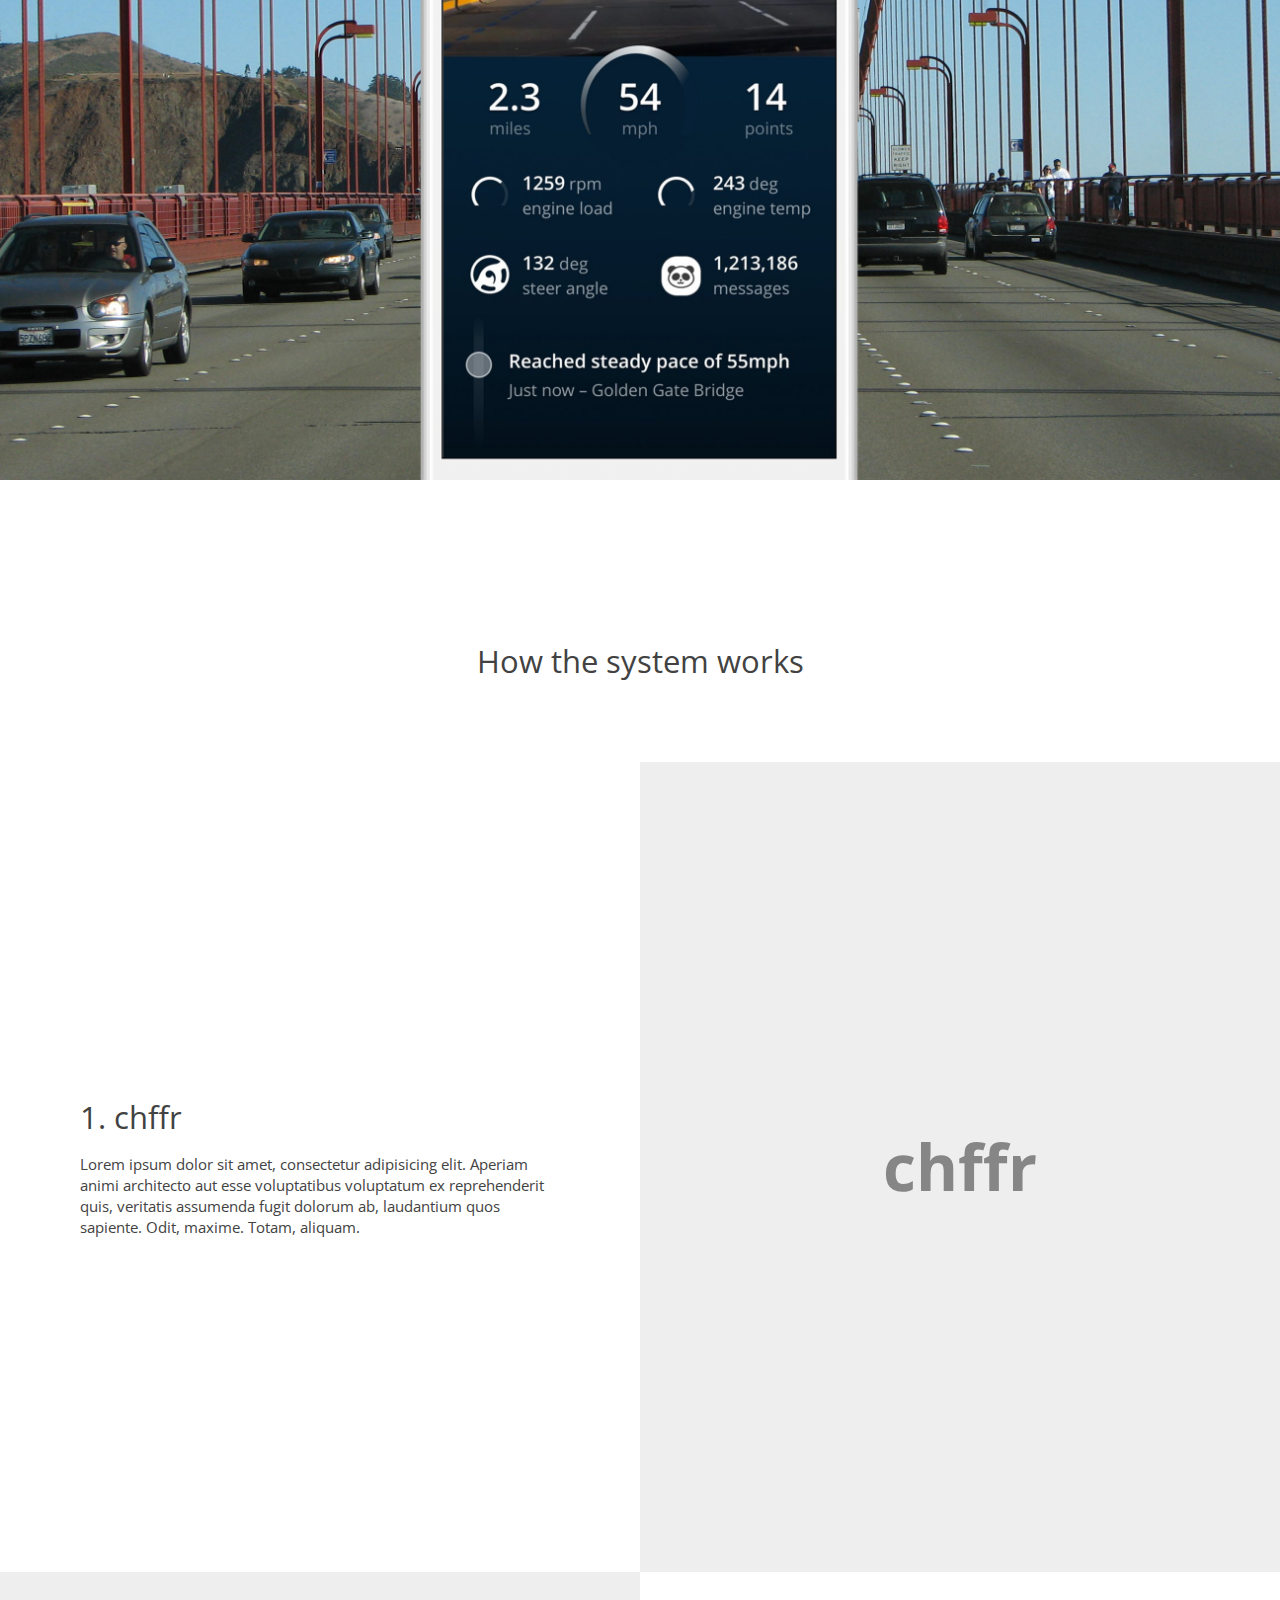
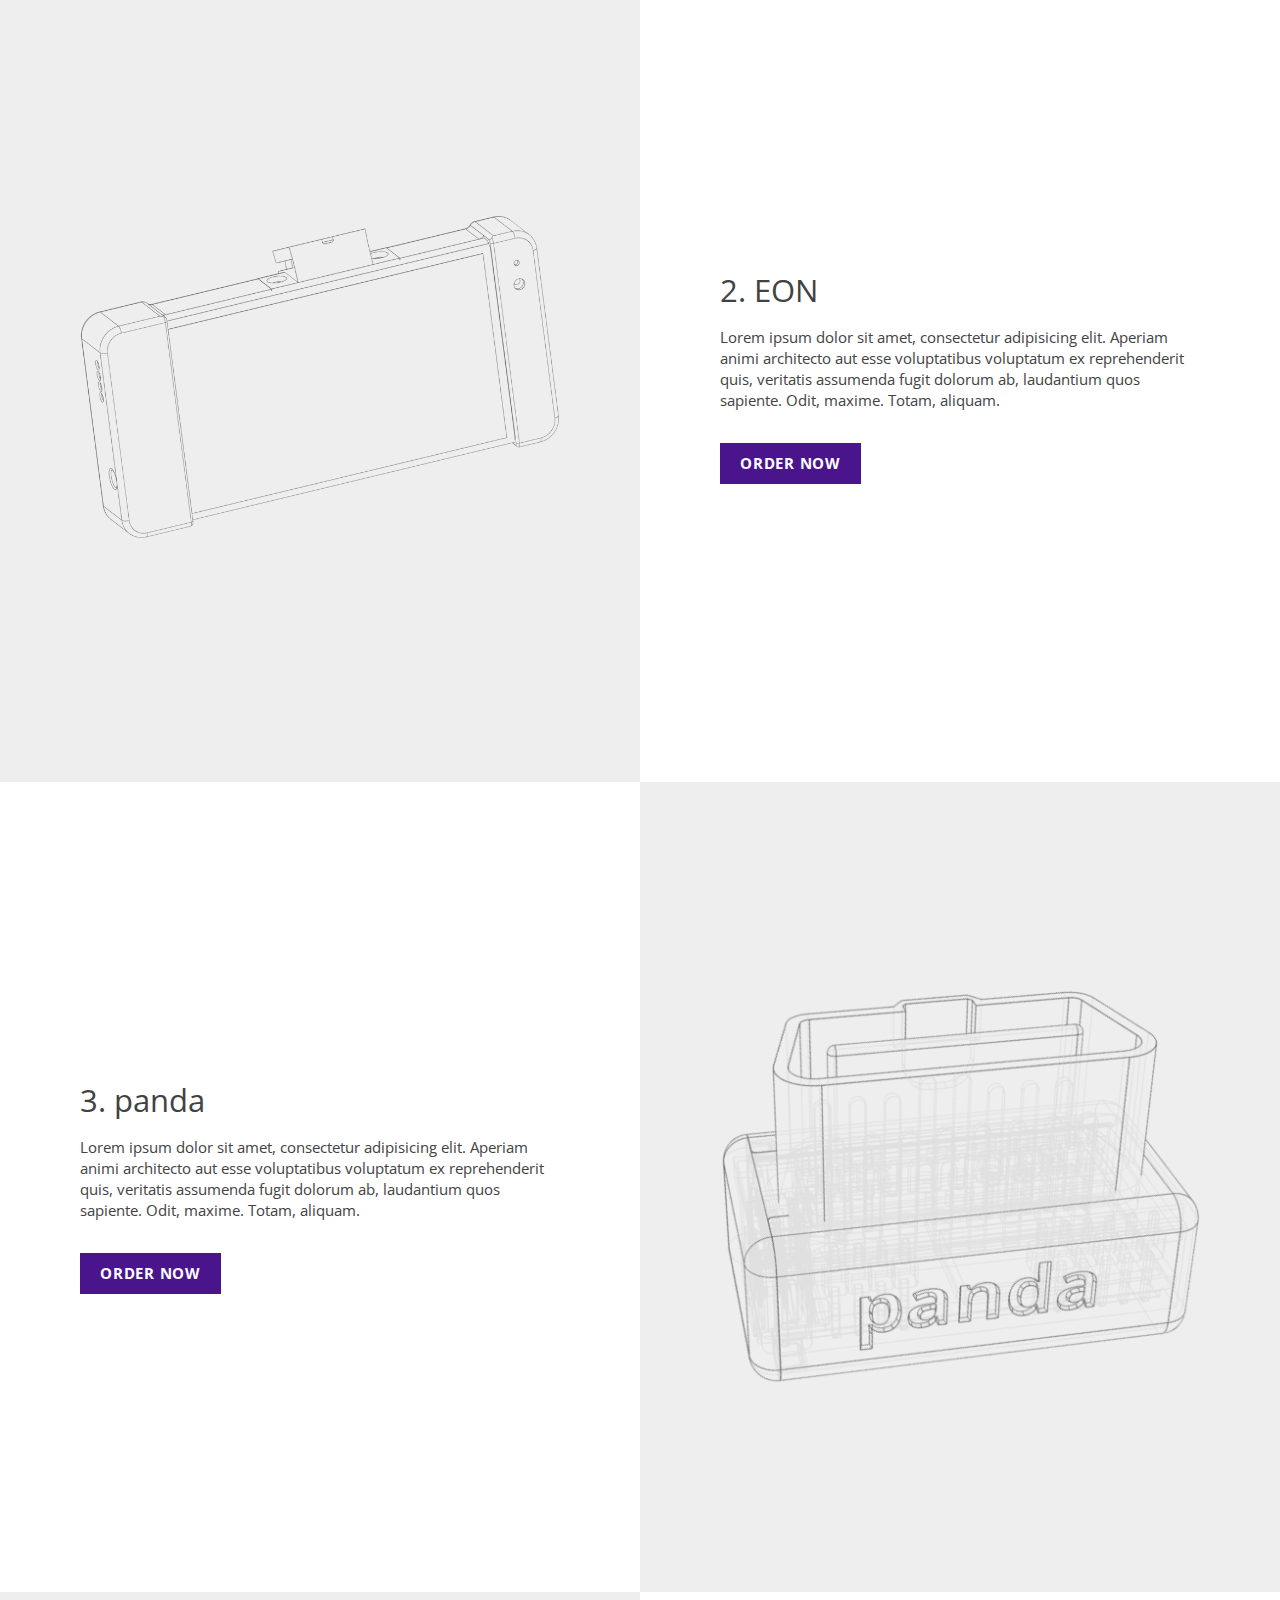
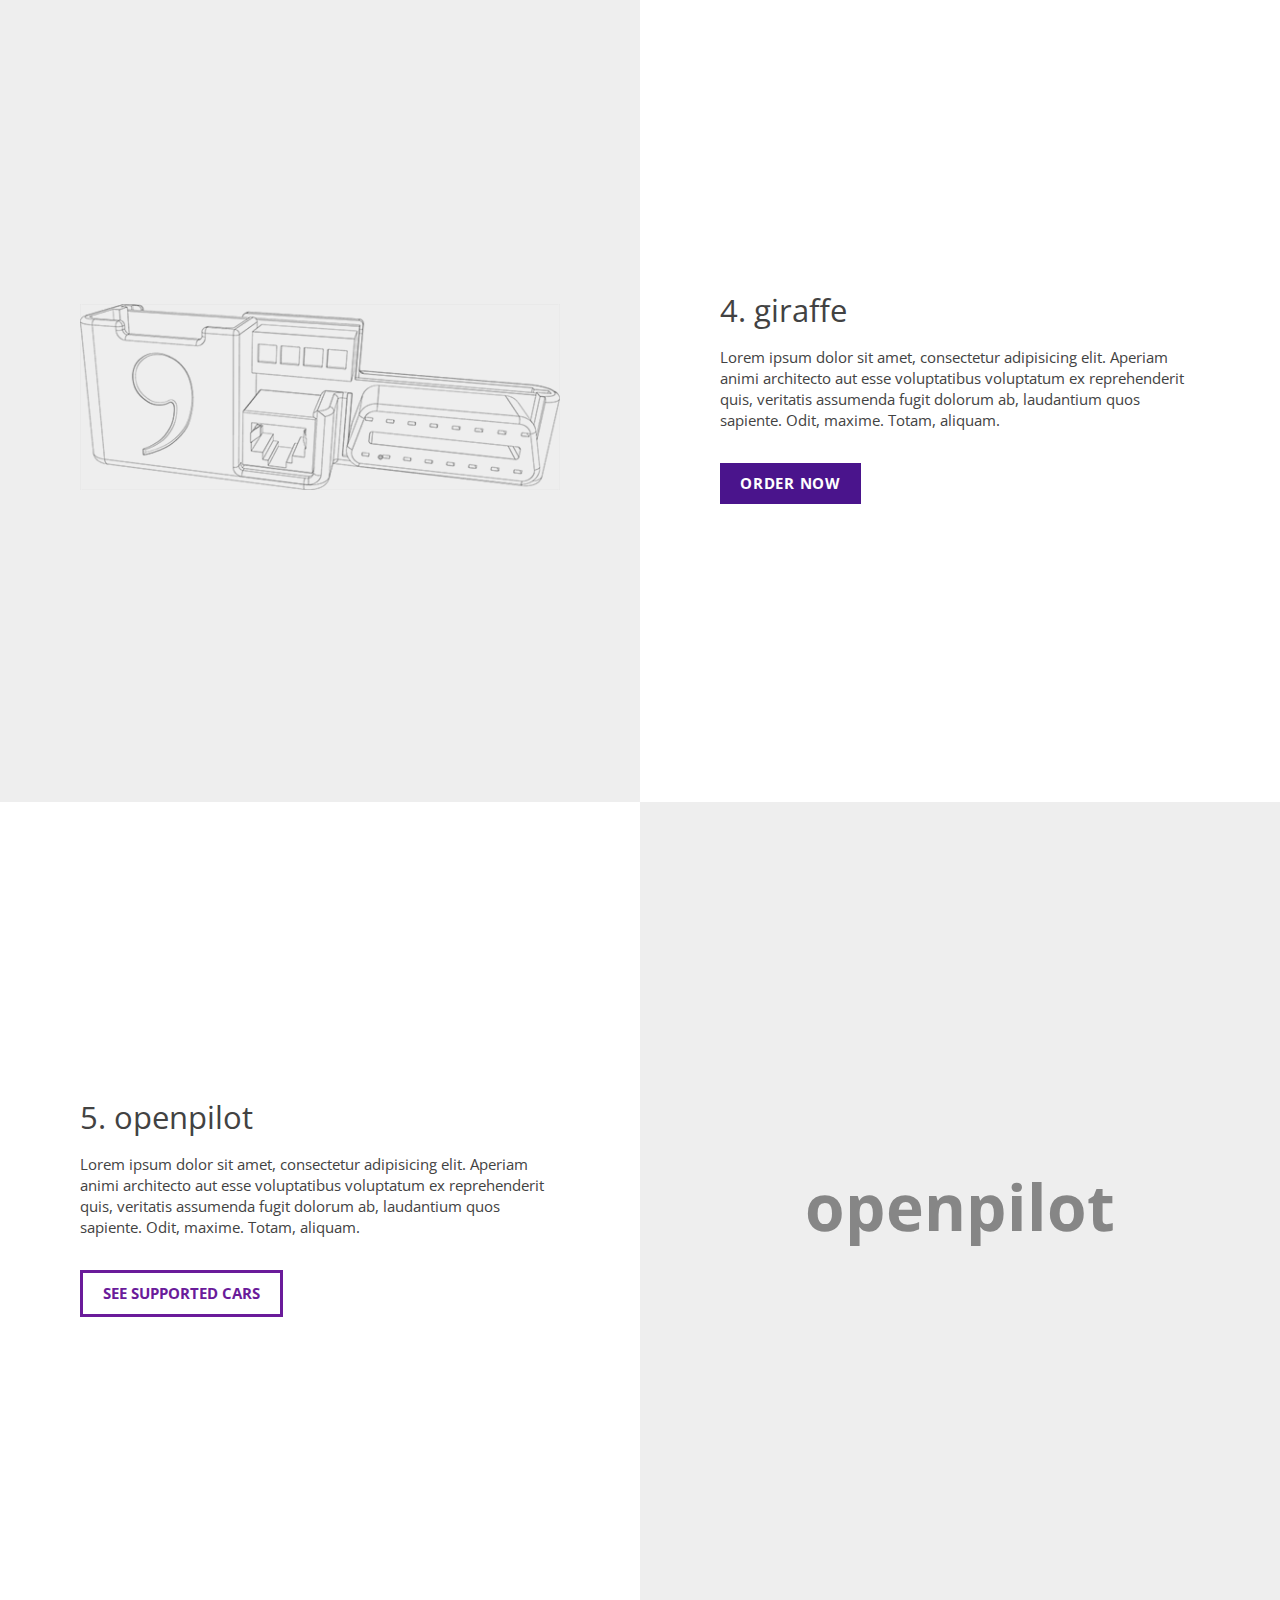
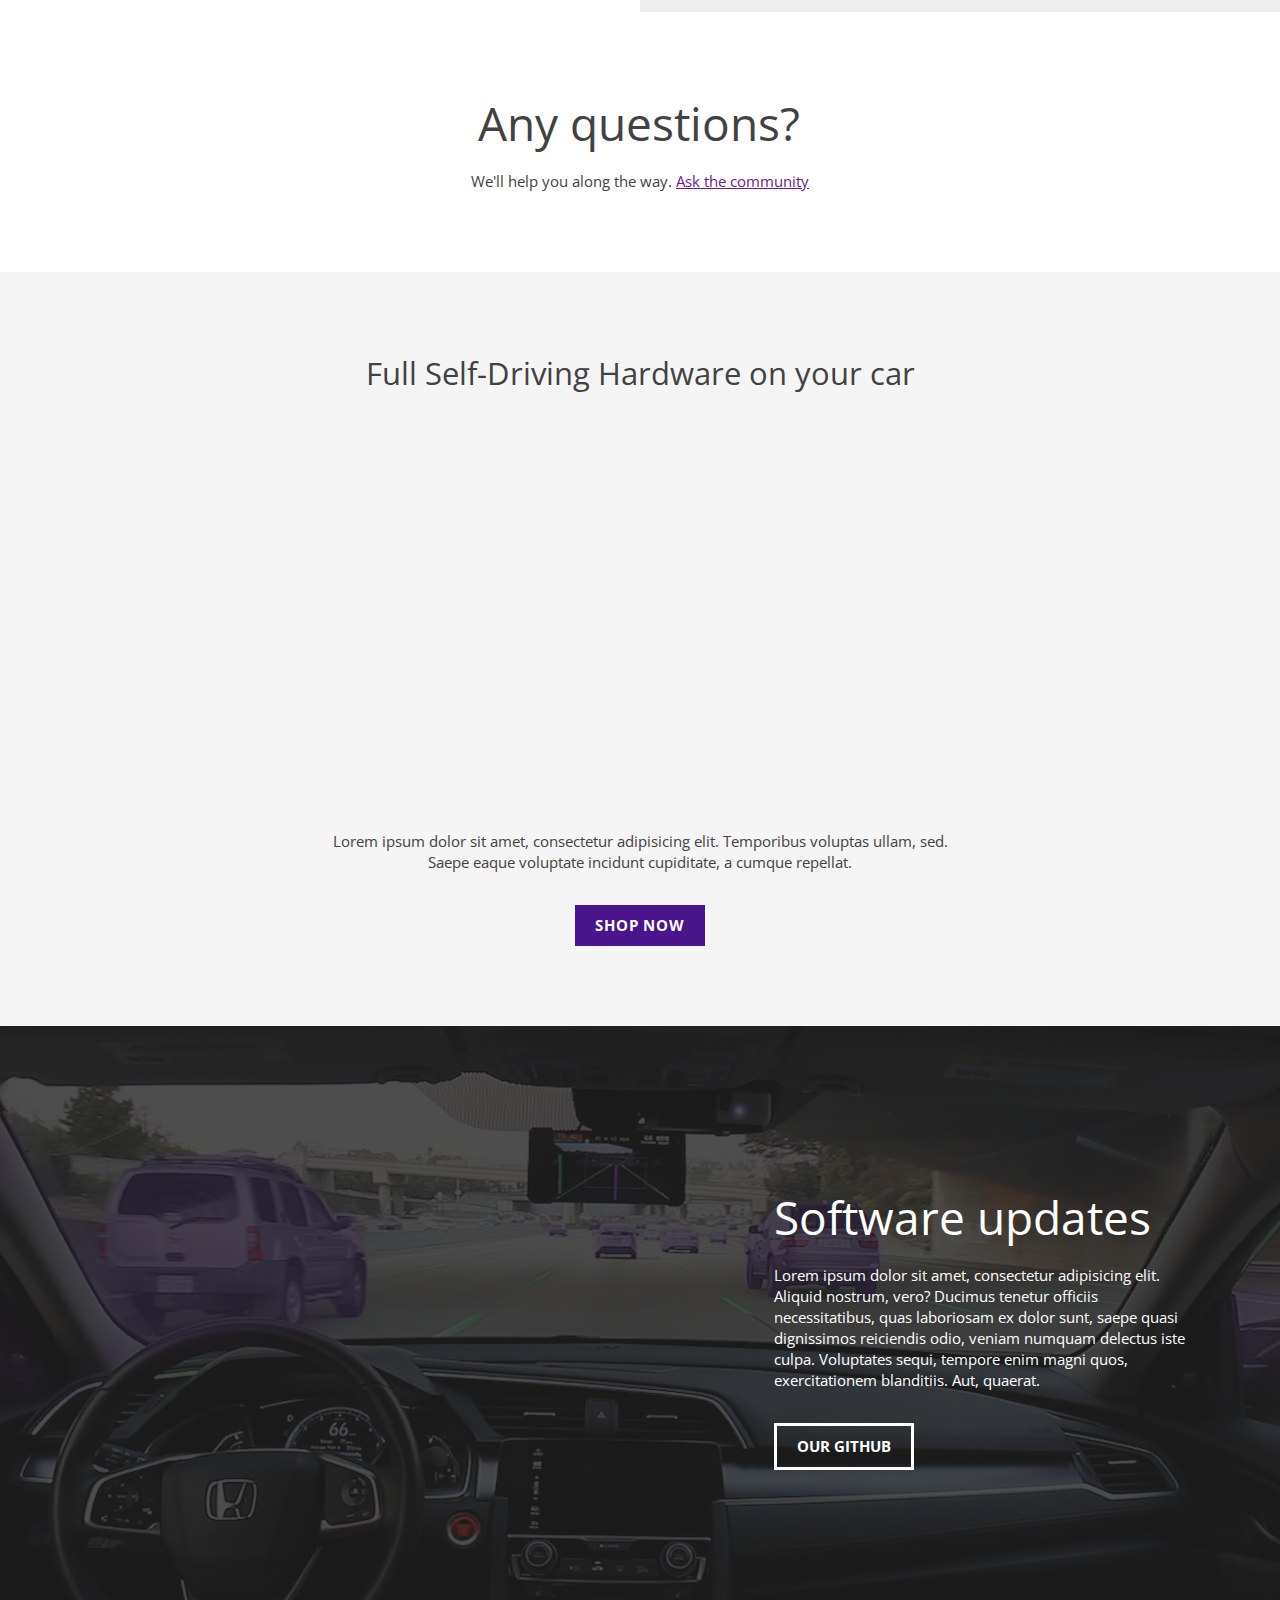
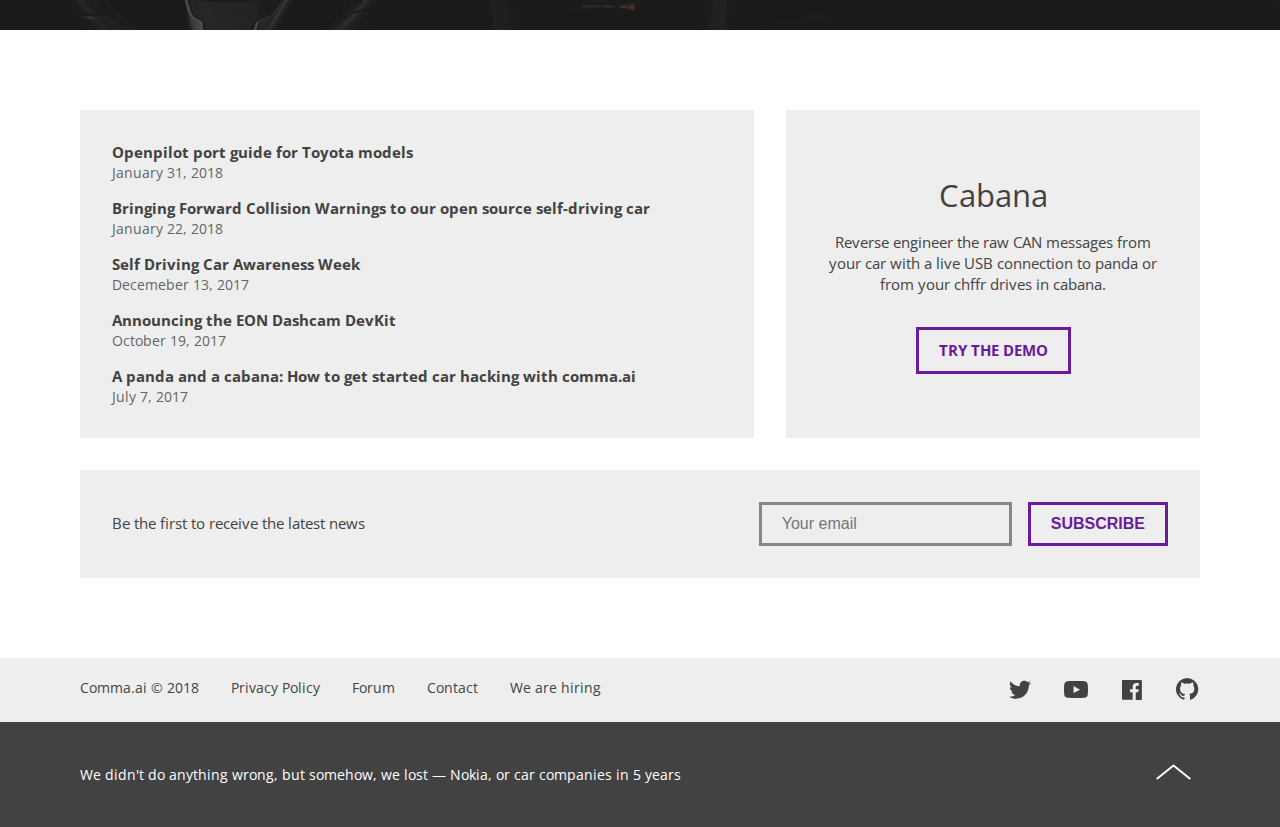
==== commit db1c9a9b: "few" ====
--- a/index.html
+++ b/index.html
@@ -205,7 +205,7 @@
           </div>
         </div>
         <div class="subscribe-block">
-          <p>Lorem ipsum dolor sit amet, consectetur adipisicing elit:</p>
+          <p>Be the first to receive the latest news</p>
           <form action="https://comma.us12.list-manage.com/subscribe/post?u=e127cf7151180db2b566d880b&amp;id=bdf2010348" method="post" id="mc-embedded-subscribe-form" name="mc-embedded-subscribe-form" class="validate" target="_blank" novalidate="">
             <div class="subscribe" id="mc_embed_signup_scroll">
               <div class="x-field"><input class="email-input" type="email" value="" name="EMAIL" class="x-field--large xt-mono email" id="mce-EMAIL" placeholder="Your email" required=""> </div>
--- a/css/styles.css
+++ b/css/styles.css
@@ -21,7 +21,7 @@
 
 *::selection {
   color: #fff;
-  background: purple;
+  background: #9C27B0;
 }
 
 .disable {
@@ -126,15 +126,15 @@
   top: 0;
   left: 0;
   background: #212121;
-  background: -webkit-linear-gradient(to right, #212121, #424242);
-  background: linear-gradient(to right, #212121, #424242);
+  background: -webkit-linear-gradient(to right, #212121, #6A1B9A);
+  background: linear-gradient(to right, #212121, #6A1B9A);
   opacity: 0.6;
   z-index: 0;
 }
 
 .hero-vd {
   position: absolute;
-  top: 40%;
+  top: 50%;
   left: 50%;
   transform: translate(-50%, -50%);
   min-width: 100%;
@@ -190,13 +190,13 @@
   margin-top: 2rem;
   display: inline-block;
   padding: 10px 20px;
-  border: 3px solid #212121;
-  color: #212121;
+  border: 3px solid #6A1B9A;
+  color: #6A1B9A;
   transition: all .2s ease;
 }
 
 .white-btn:hover {
-  background: #212121;
+  background:#6A1B9A;
   color: #fff;
 }
 
@@ -245,13 +245,13 @@
   margin-top: 2rem;
   padding: 10px 20px;
   color: #fff;
-  background: #212121;
+  background: #4A148C;
   font-size: 1em;
   letter-spacing: 0.05em;
 }
 
 .shop-btn:hover {
-  background: #424242;
+  background: #6A1B9A;
 }
 
 .merry {
@@ -287,7 +287,7 @@
 }
 
 .slack a {
-  color: #424242;
+  color: #6A1B9A;
   text-decoration: underline;
   transition: all .2s ease;
 }
@@ -304,13 +304,16 @@
   justify-content: center;
 }
 
+.video-container {
+  max-width: 640px;
+}
+
 .boromir h4 {
   font-size: 2em;
   margin-bottom: 40px;
 }
 
 .boromir p {
-  max-width: 640px;
   margin-top: 2rem;
 }
 
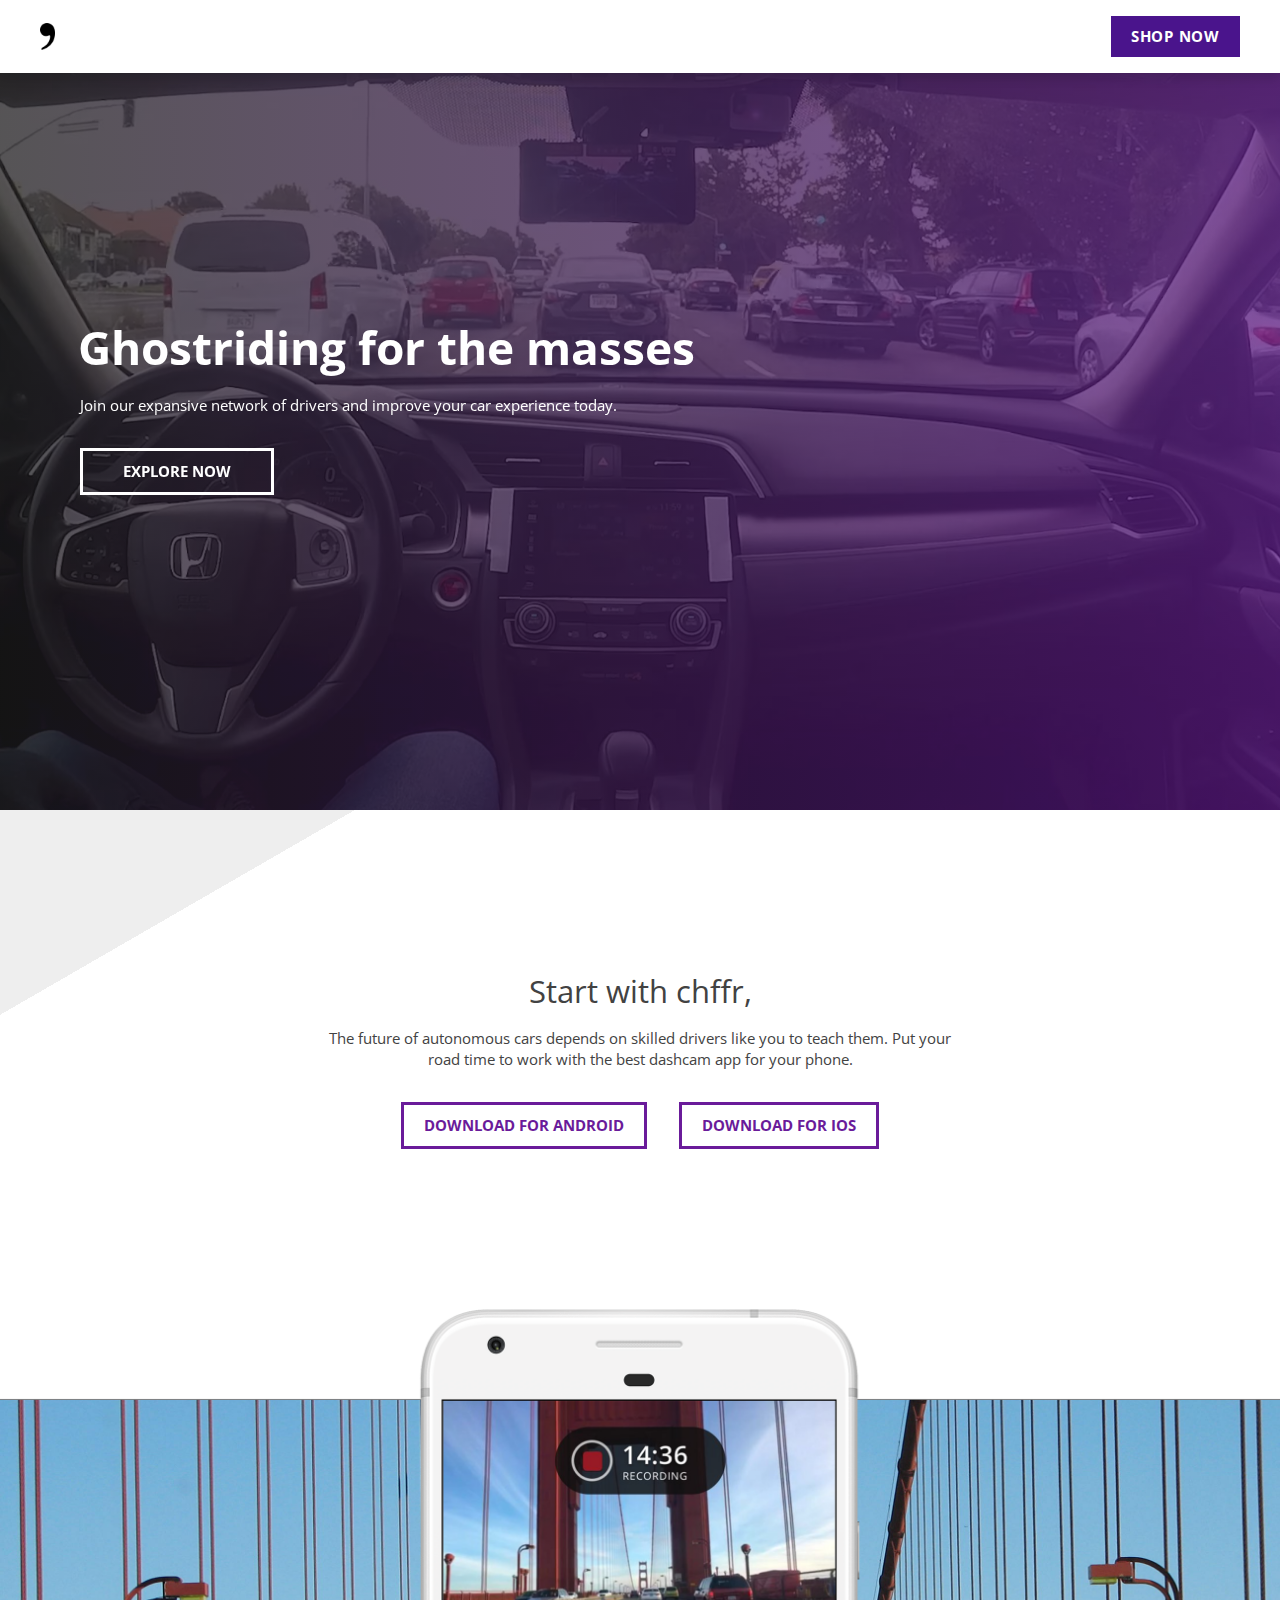
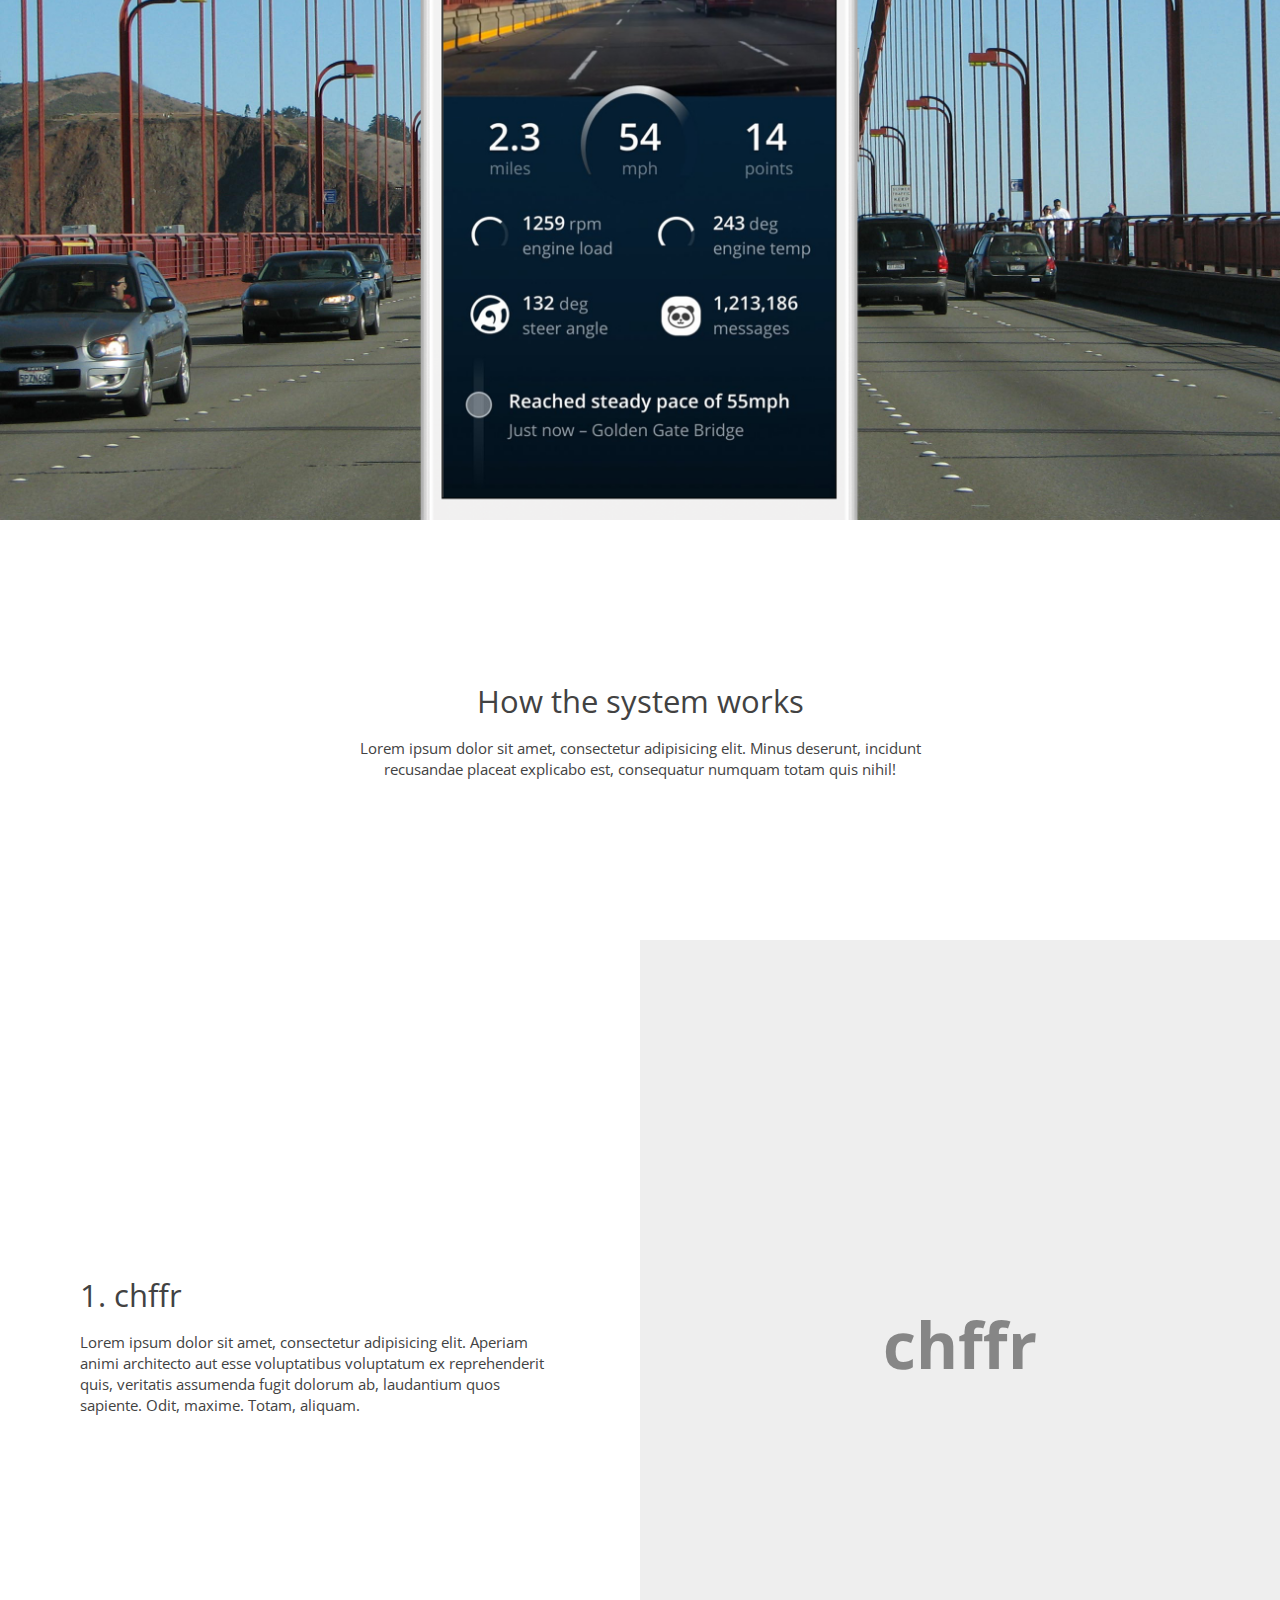
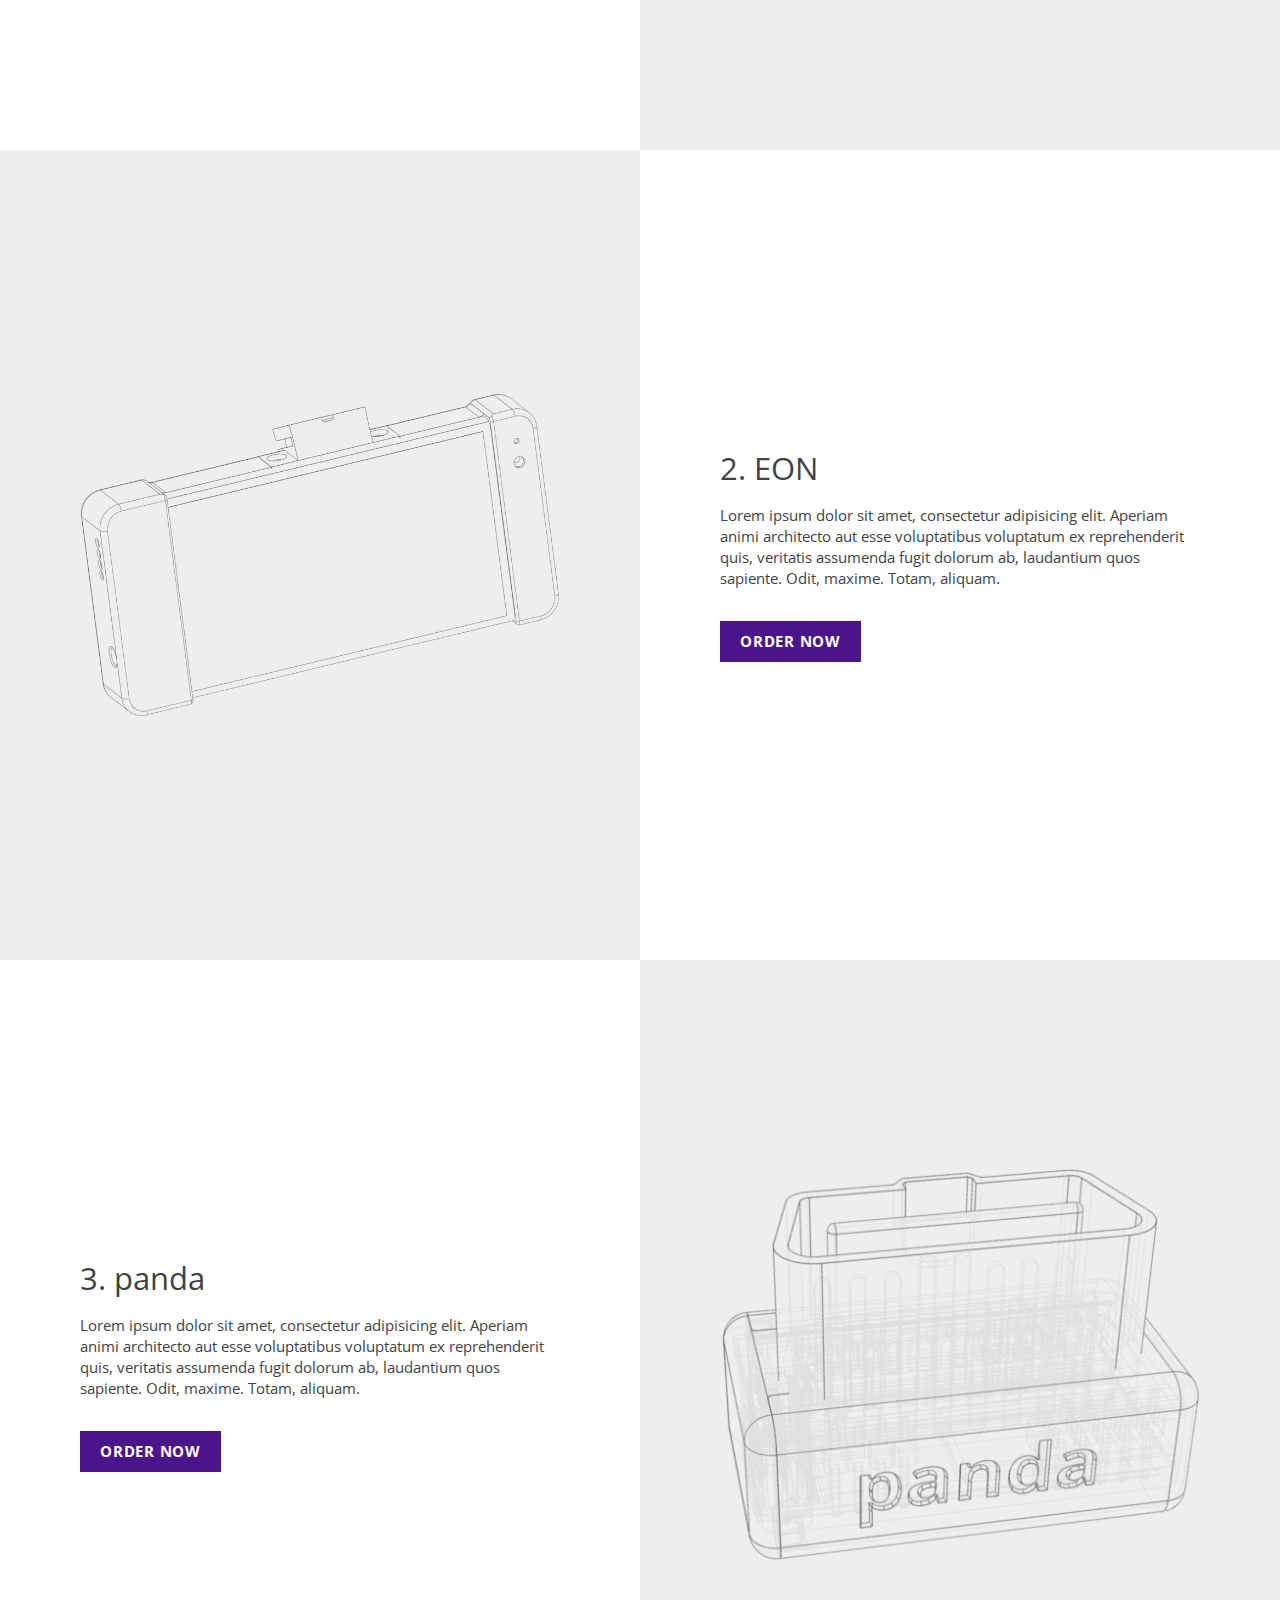
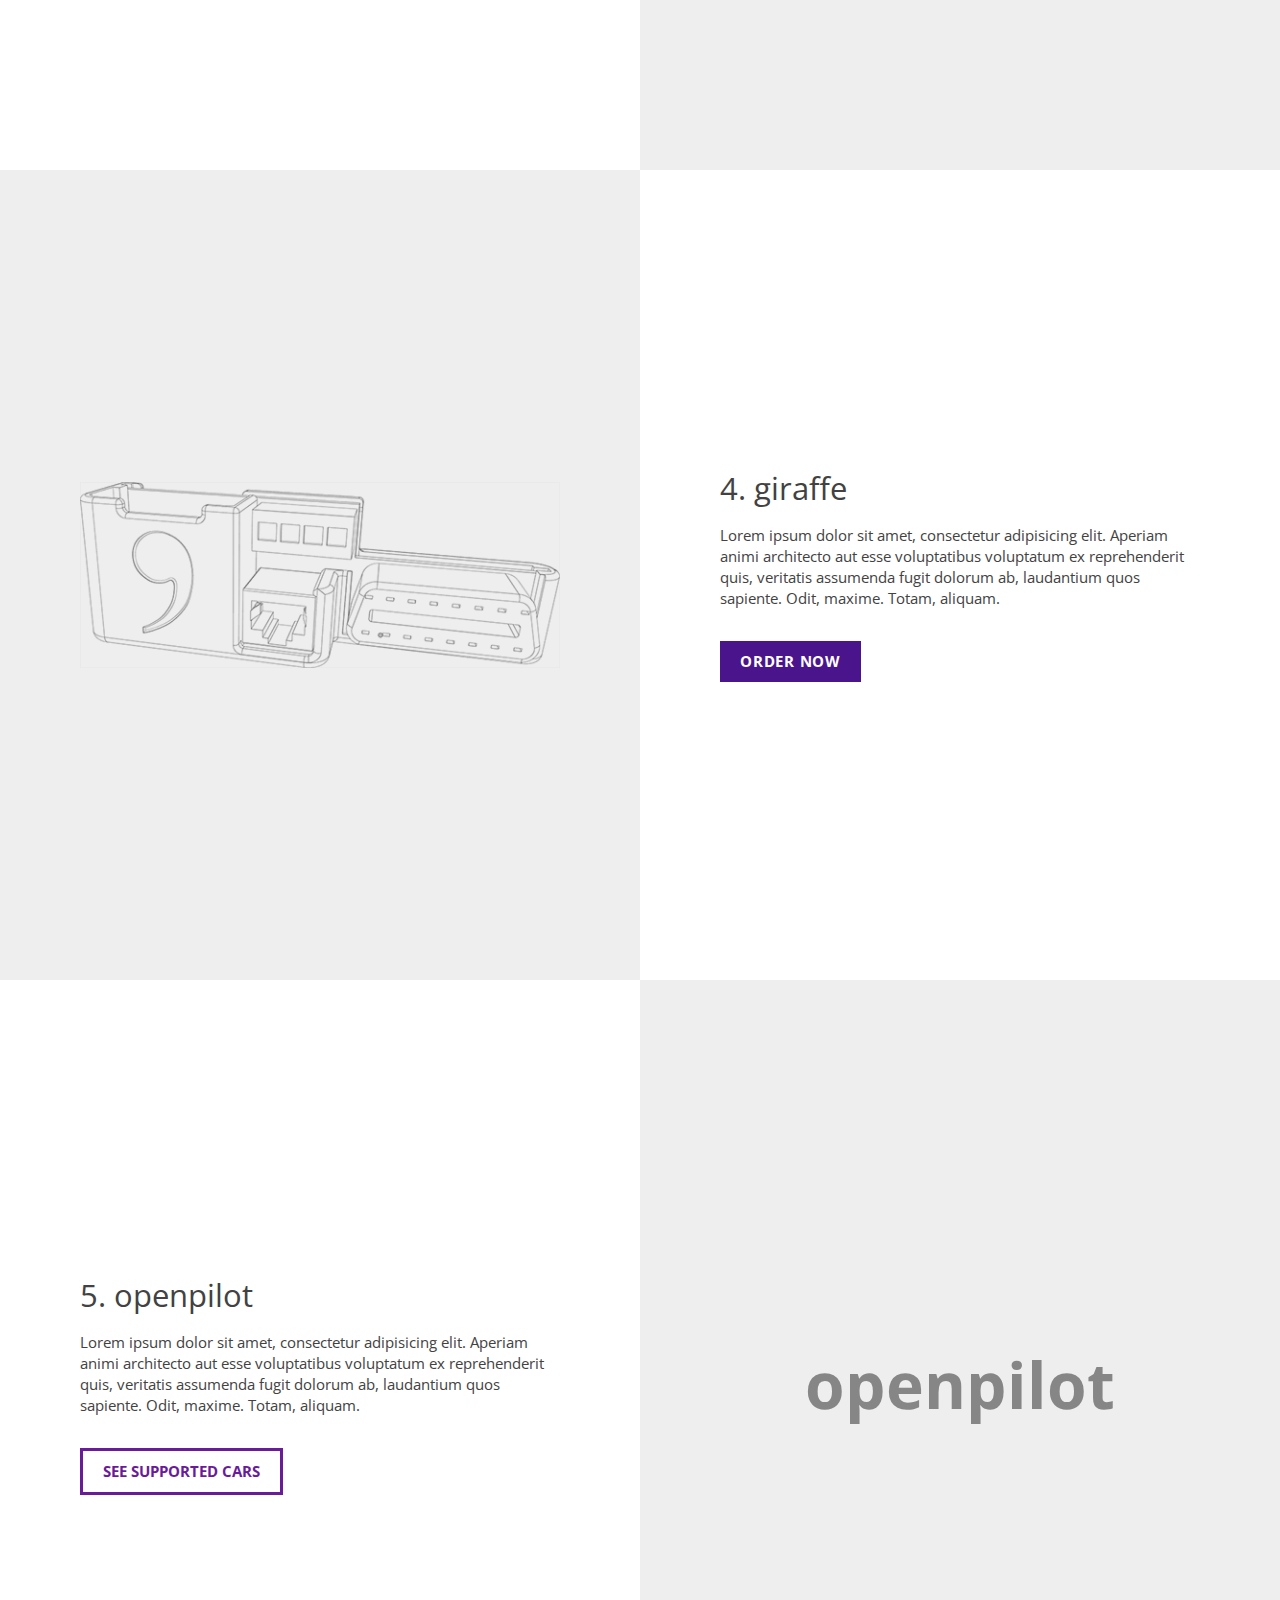
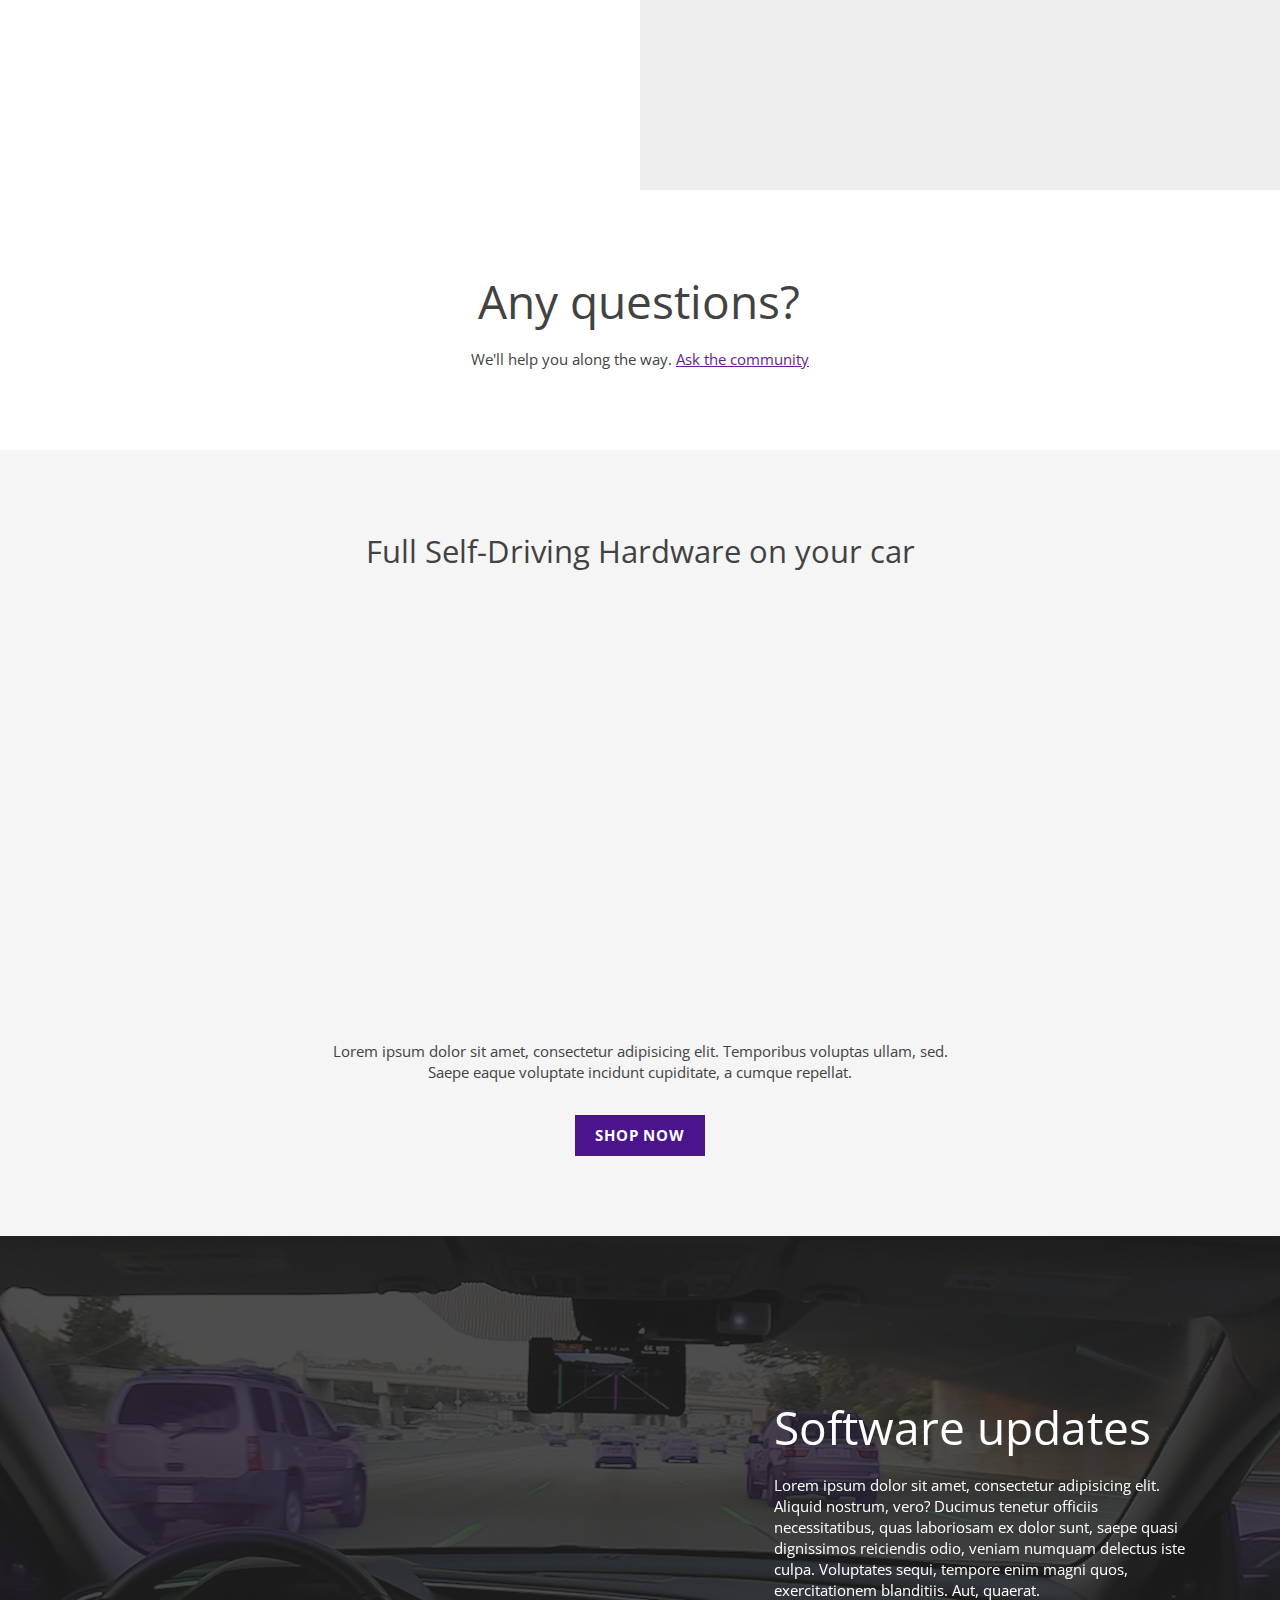
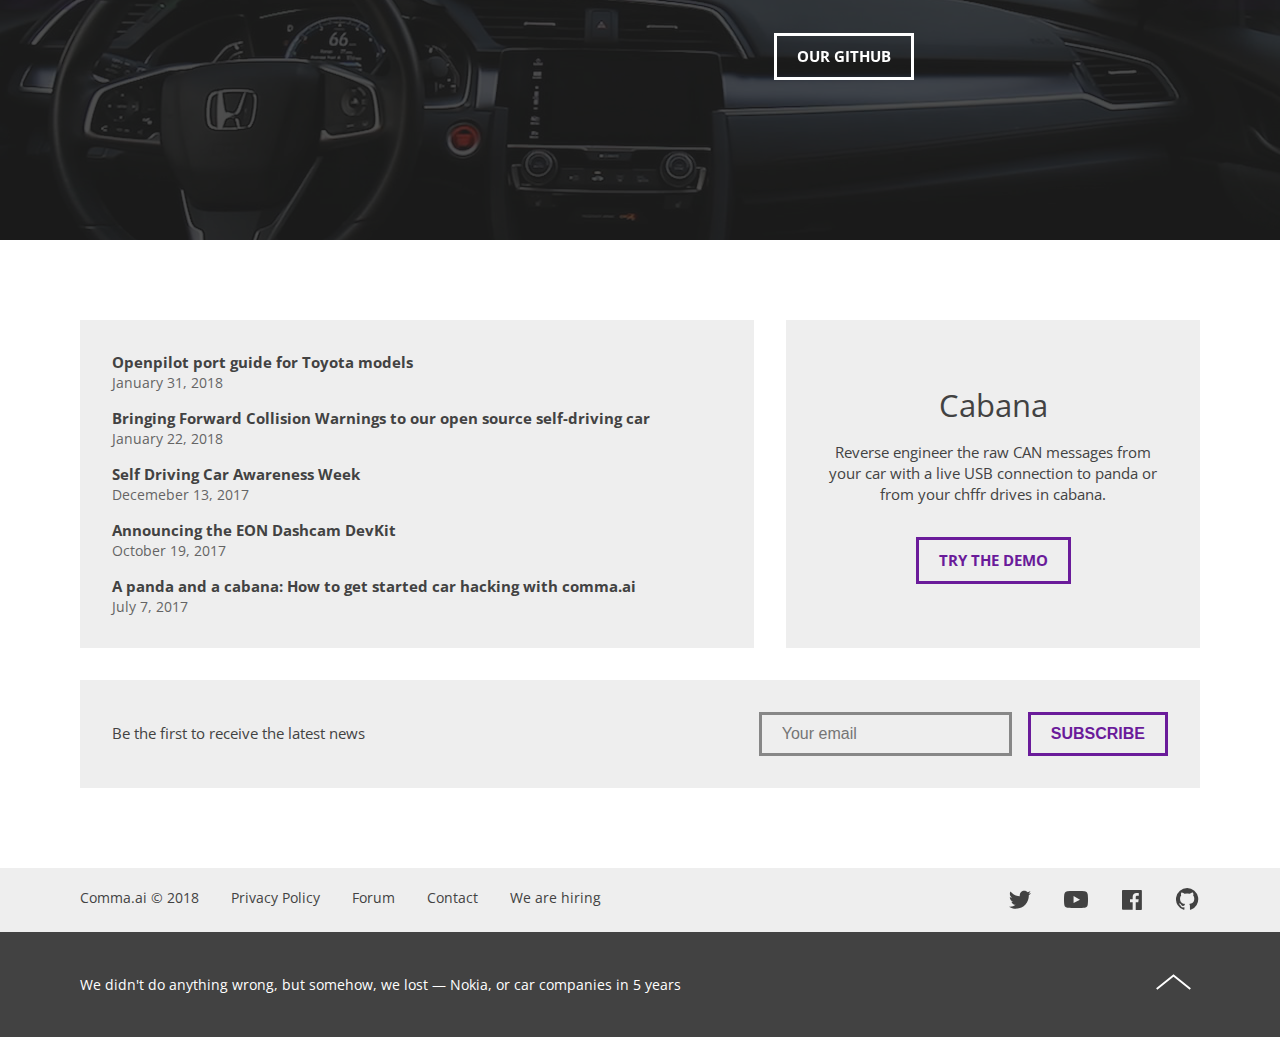
==== commit c445c6f0: "adaptive-1024" ====
--- a/index.html
+++ b/index.html
@@ -32,6 +32,10 @@
           <a href="#" class="item">Careers</a>
           <a href="#" class="item">Shop</a>
         </div>
+      </div>
+      <div class="cta">
+        <a class="logo" href="index.html"><img src="img/comma-black.png" alt=""></a>
+        <a href="" class="btn shop-btn">Shop now</a>
       </div>
     </div>
     <div class="gandlalf">
@@ -67,78 +71,93 @@
 
     <section id="second">
       <div class="explanation">
-        <div class="title">How the system works</div>
+        <div class="title">
+          <div class="wrapper">
+            <h4>How the system works</h4>
+            <p>Lorem ipsum dolor sit amet, consectetur adipisicing elit. Minus deserunt, incidunt recusandae placeat explicabo est, consequatur numquam totam quis nihil!</p>
+          </div>
+        </div>
         <div class="chain">
-          <article class="piece">
-            <div class="pippin">
-              <h2>1. chffr</h2>
-              <p>Lorem ipsum dolor sit amet, consectetur adipisicing elit. Aperiam animi architecto aut esse voluptatibus voluptatum ex reprehenderit quis, veritatis assumenda fugit dolorum ab, laudantium quos sapiente. Odit, maxime. Totam, aliquam.
-              </p>
-            </div>
-          </article>
-          <article class="piece">
-            <div class="merry">
-              <h2>chffr</h2>
-            </div>
-          </article>
-          <article class="piece">
-            <div class="merry">
+          <div class="unit">
+            <article class="piece">
+              <div class="pippin">
+                <h2>1. chffr</h2>
+                <p>Lorem ipsum dolor sit amet, consectetur adipisicing elit. Aperiam animi architecto aut esse voluptatibus voluptatum ex reprehenderit quis, veritatis assumenda fugit dolorum ab, laudantium quos sapiente. Odit, maxime. Totam, aliquam.
+                </p>
+              </div>
+            </article>
+            <article class="piece">
+              <div class="merry">
+                <h2>chffr</h2>
+              </div>
+            </article>
+          </div>
+          <div class="unit">
+            <article class="piece">
+              <div class="pippin">
+                <h2>2. EON</h2>
+                <p>Lorem ipsum dolor sit amet, consectetur adipisicing elit. Aperiam animi architecto aut esse voluptatibus voluptatum ex reprehenderit quis, veritatis assumenda fugit dolorum ab, laudantium quos sapiente. Odit, maxime. Totam, aliquam.
+                </p>
+                <a href="" class="btn shop-btn">Order now</a>
+              </div>
+            </article>
+            <article class="piece">
+              <div class="merry">
+                <div class="img-wrapper">
+                  <img src="img/EON-outline.png" alt="">
+                </div>
+              </div>
+            </article>
+          </div>
+          <div class="unit">
+            <article class="piece">
+              <div class="pippin">
+                <h2>3. panda</h2>
+                <p>Lorem ipsum dolor sit amet, consectetur adipisicing elit. Aperiam animi architecto aut esse voluptatibus voluptatum ex reprehenderit quis, veritatis assumenda fugit dolorum ab, laudantium quos sapiente. Odit, maxime. Totam, aliquam.
+                </p>
+                <a href="" class="btn shop-btn">Order now</a>
+              </div>
+            </article>
+            <article class="piece">
+              <div class="merry">
+                <div class="img-wrapper">
+                  <img src="img/panda-outline.png" alt="">
+                </div>
+              </div>
+            </article>
+          </div>
+          <div class="unit">
+            <article class="piece">
+              <div class="pippin">
+                <h2>4. giraffe</h2>
+                <p>Lorem ipsum dolor sit amet, consectetur adipisicing elit. Aperiam animi architecto aut esse voluptatibus voluptatum ex reprehenderit quis, veritatis assumenda fugit dolorum ab, laudantium quos sapiente. Odit, maxime. Totam, aliquam.
+                </p>
+                <a href="" class="btn shop-btn">Order now</a>
+              </div>
+            </article>
+            <article class="piece">
+              <div class="merry">
               <div class="img-wrapper">
-                <img src="img/EON-outline.png" alt="">
-              </div>
-            </div>
-          </article>
-          <article class="piece">
-            <div class="pippin">
-              <h2>2. EON</h2>
-              <p>Lorem ipsum dolor sit amet, consectetur adipisicing elit. Aperiam animi architecto aut esse voluptatibus voluptatum ex reprehenderit quis, veritatis assumenda fugit dolorum ab, laudantium quos sapiente. Odit, maxime. Totam, aliquam.
-              </p>
-              <a href="" class="btn shop-btn">Order now</a>
-            </div>
-          </article>
-          <article class="piece">
-            <div class="pippin">
-              <h2>3. panda</h2>
-              <p>Lorem ipsum dolor sit amet, consectetur adipisicing elit. Aperiam animi architecto aut esse voluptatibus voluptatum ex reprehenderit quis, veritatis assumenda fugit dolorum ab, laudantium quos sapiente. Odit, maxime. Totam, aliquam.
-              </p>
-              <a href="" class="btn shop-btn">Order now</a>
-            </div>
-          </article>
-          <article class="piece">
-            <div class="merry">
-              <div class="img-wrapper">
-                <img src="img/panda-outline.png" alt="">
-              </div>
-            </div>
-          </article>
-          <article class="piece">
-            <div class="merry">
-            <div class="img-wrapper">
-              <img src="img/giraffe-outline.png" alt="">
-            </div>
-            </div>
-          </article>
-          <article class="piece">
-            <div class="pippin">
-              <h2>4. giraffe</h2>
-              <p>Lorem ipsum dolor sit amet, consectetur adipisicing elit. Aperiam animi architecto aut esse voluptatibus voluptatum ex reprehenderit quis, veritatis assumenda fugit dolorum ab, laudantium quos sapiente. Odit, maxime. Totam, aliquam.
-              </p>
-              <a href="" class="btn shop-btn">Order now</a>
-            </div>
-          </article>
-          <article class="piece">
-            <div class="pippin">
-              <h2>5. openpilot</h2>
-              <p>Lorem ipsum dolor sit amet, consectetur adipisicing elit. Aperiam animi architecto aut esse voluptatibus voluptatum ex reprehenderit quis, veritatis assumenda fugit dolorum ab, laudantium quos sapiente. Odit, maxime. Totam, aliquam.
-              </p>
-              <a href="" class="btn white-btn">See supported cars</a>
-            </div>
-          </article>
-          <article class="piece">
-            <div class="merry">
-              <h2>openpilot</h2>
-            </div>
-          </article>
+                <img src="img/giraffe-outline.png" alt="">
+              </div>
+              </div>
+            </article>
+          </div>
+          <div class="unit">
+            <article class="piece">
+              <div class="pippin">
+                <h2>5. openpilot</h2>
+                <p>Lorem ipsum dolor sit amet, consectetur adipisicing elit. Aperiam animi architecto aut esse voluptatibus voluptatum ex reprehenderit quis, veritatis assumenda fugit dolorum ab, laudantium quos sapiente. Odit, maxime. Totam, aliquam.
+                </p>
+                <a href="" class="btn white-btn">See supported cars</a>
+              </div>
+            </article>
+            <article class="piece">
+              <div class="merry">
+                <h2>openpilot</h2>
+              </div>
+            </article>
+          </div>
         </div>
         <div class="slack">
           <h4>Any questions?</h4>
--- a/css/styles.css
+++ b/css/styles.css
@@ -98,9 +98,23 @@
   color: rgba(255, 255, 255, 0.6)
 }
 
-/* .sticky .item:hover {
-  color: rgba(0, 0, 0, 0.6)
-} */
+.cta {
+  display: none;
+  width: 100%;
+  padding: 1rem 40px;
+  display: flex;
+  justify-content: space-between;
+  align-items: center;
+  background: #fff;
+  position: fixed;
+  top: 0;
+  left: 0;
+  box-shadow: 0 5px 10px rgba(10, 12, 15, .15);
+}
+
+.cta .shop-btn {
+  margin: 0;
+}
 
 .gandlalf {
   display: flex;
@@ -173,7 +187,7 @@
   text-align: center;
   display: flex;
   justify-content: center;
-  margin-bottom: 120px;
+  margin-bottom: 160px;
 }
 
 .text .wrapper {
@@ -216,16 +230,32 @@
   padding-top: 160px;
 }
 
-.title {
+.explanation .wrapper {
+  max-width: 50%;
+}
+
+.explanation .title {
+  text-align: center;
+  display: flex;
+  justify-content: center;
+}
+
+.explanation .title h4 {
   font-size: 2em;
-  text-align: center;
+  margin-bottom: 1rem;
 }
 
 .chain {
-  margin-top: 80px;
-  display: flex;
-  flex-wrap: wrap;
-  align-items: center;
+  margin-top: 160px;
+}
+
+.unit {
+  display: flex;
+  align-items: center;
+}
+
+.unit:nth-child(2n) {
+  flex-direction: row-reverse;
 }
 
 .piece {
@@ -306,6 +336,22 @@
 
 .video-container {
   max-width: 640px;
+}
+
+.video {
+    float: none;
+    clear: both;
+    width: 100%;
+    position: relative;
+    padding-bottom: 62%;
+    height: 0;
+}
+.video iframe {
+    position: absolute;
+    top: 0;
+    left: 0;
+    width: 100%;
+    height: 100%;
 }
 
 .boromir h4 {
@@ -525,6 +571,68 @@
   opacity: 0.8;
 }
 
+@media screen and (max-width: 1024px) {
+  body {
+    font-size: 18px;
+  }
+  .piece {
+    width: 100%;
+  }
+  .piece:nth-child(2n+1) {
+    height: 90vh;
+    display: flex;
+    align-items: center;
+  }
+  .unit:nth-child(n) {
+    flex-direction: column-reverse;
+  }
+  .slack {
+    background: #F3E5F5;
+  }
+  .text {
+    padding: 0 80px;
+    width: 100%;
+  }
+  .text .wrapper {
+    max-width: 100%;
+  }
+  .explanation {
+    width: 100%;
+  }
+  .explanation .wrapper {
+    max-width: 100%;
+    padding: 0 80px;
+  }
+  .updates .text {
+    max-width: 100%;
+    padding: 0;
+  }
+  .divider {
+    flex-direction: column;
+  }
+  .news {
+    margin-bottom: 2rem;
+  }
+  .cabana {
+    text-align: left;
+  }
+  .news, .cabana {
+    width: 100%;
+  }
+  .frodo .block p {
+    display: none;
+  }
+  .frodo .block p:nth-child(1) {
+    display: block;
+  }
+  .frodo .block p:last-child {
+    display: block;
+  }
+  .sam {
+    display: none;
+  }
+}
+
 /* .video-btn {
   margin-left: 20px;
   transition: all .2s ease;
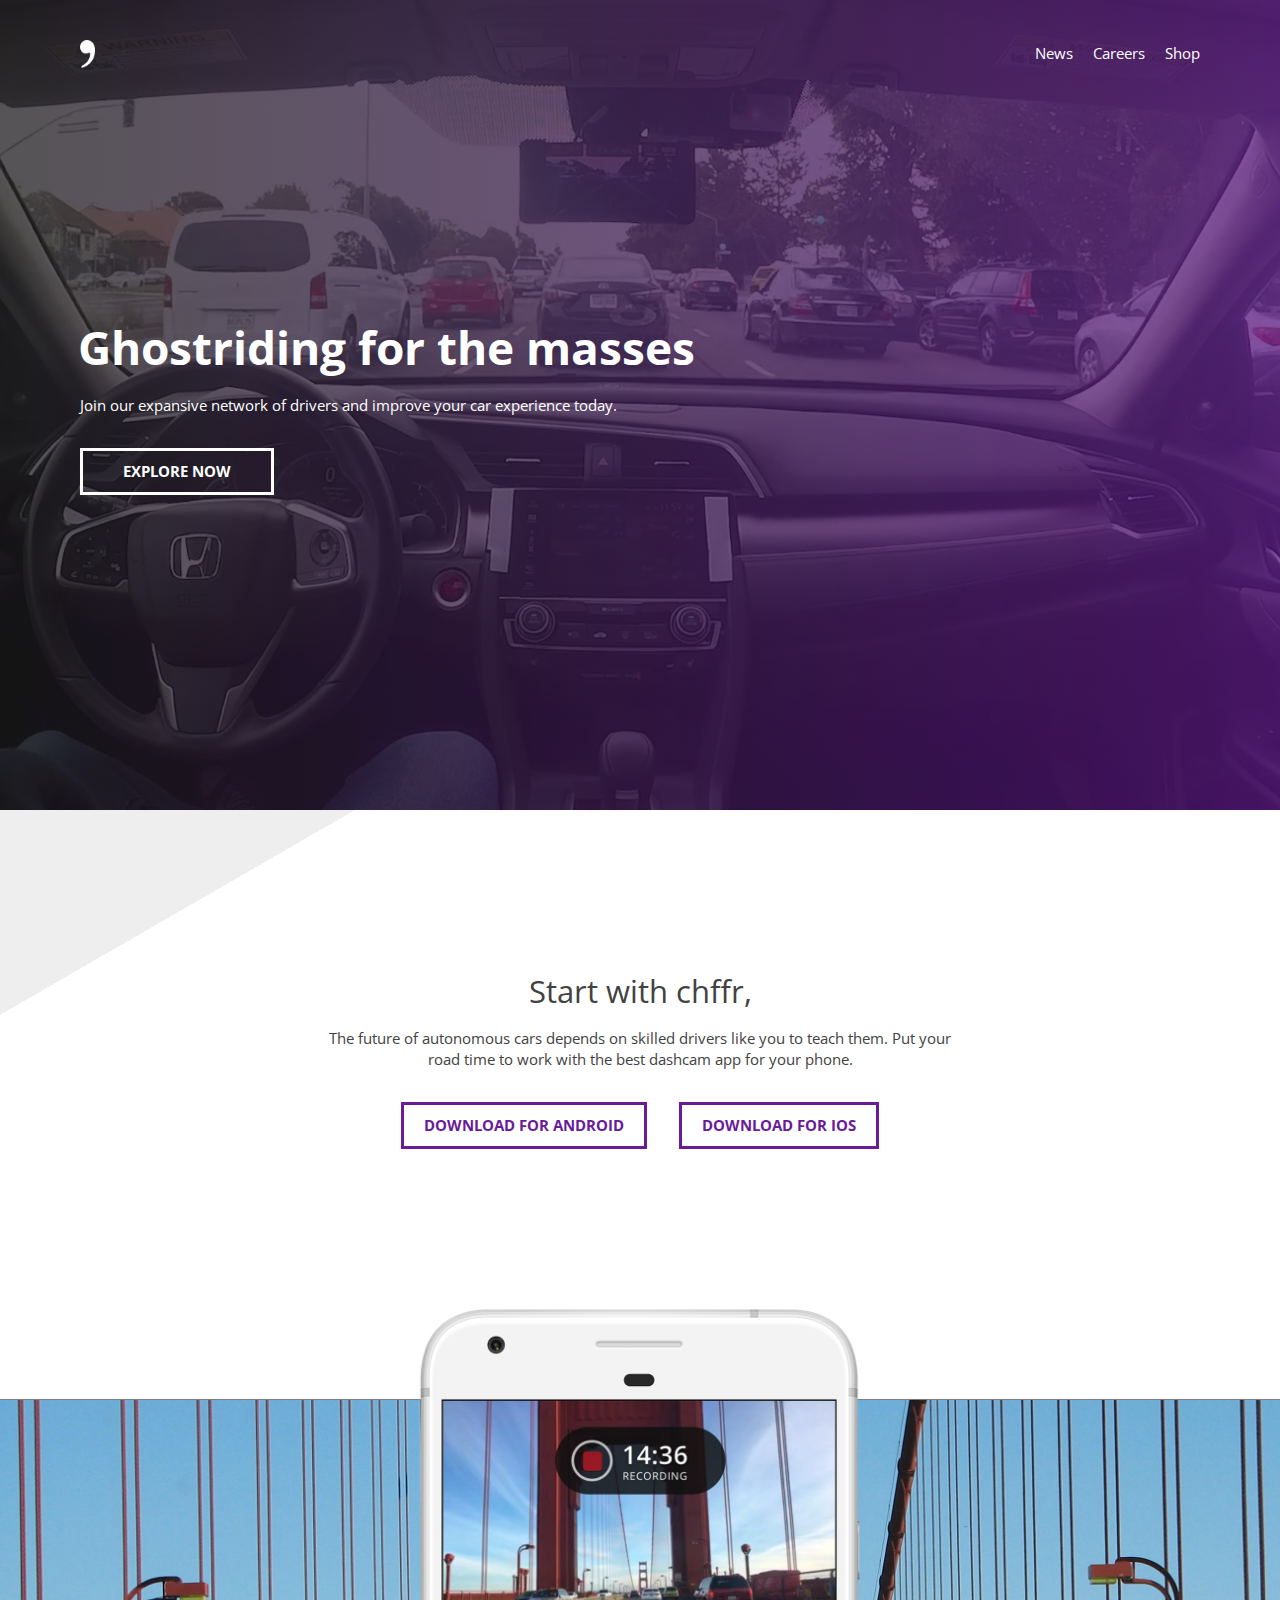
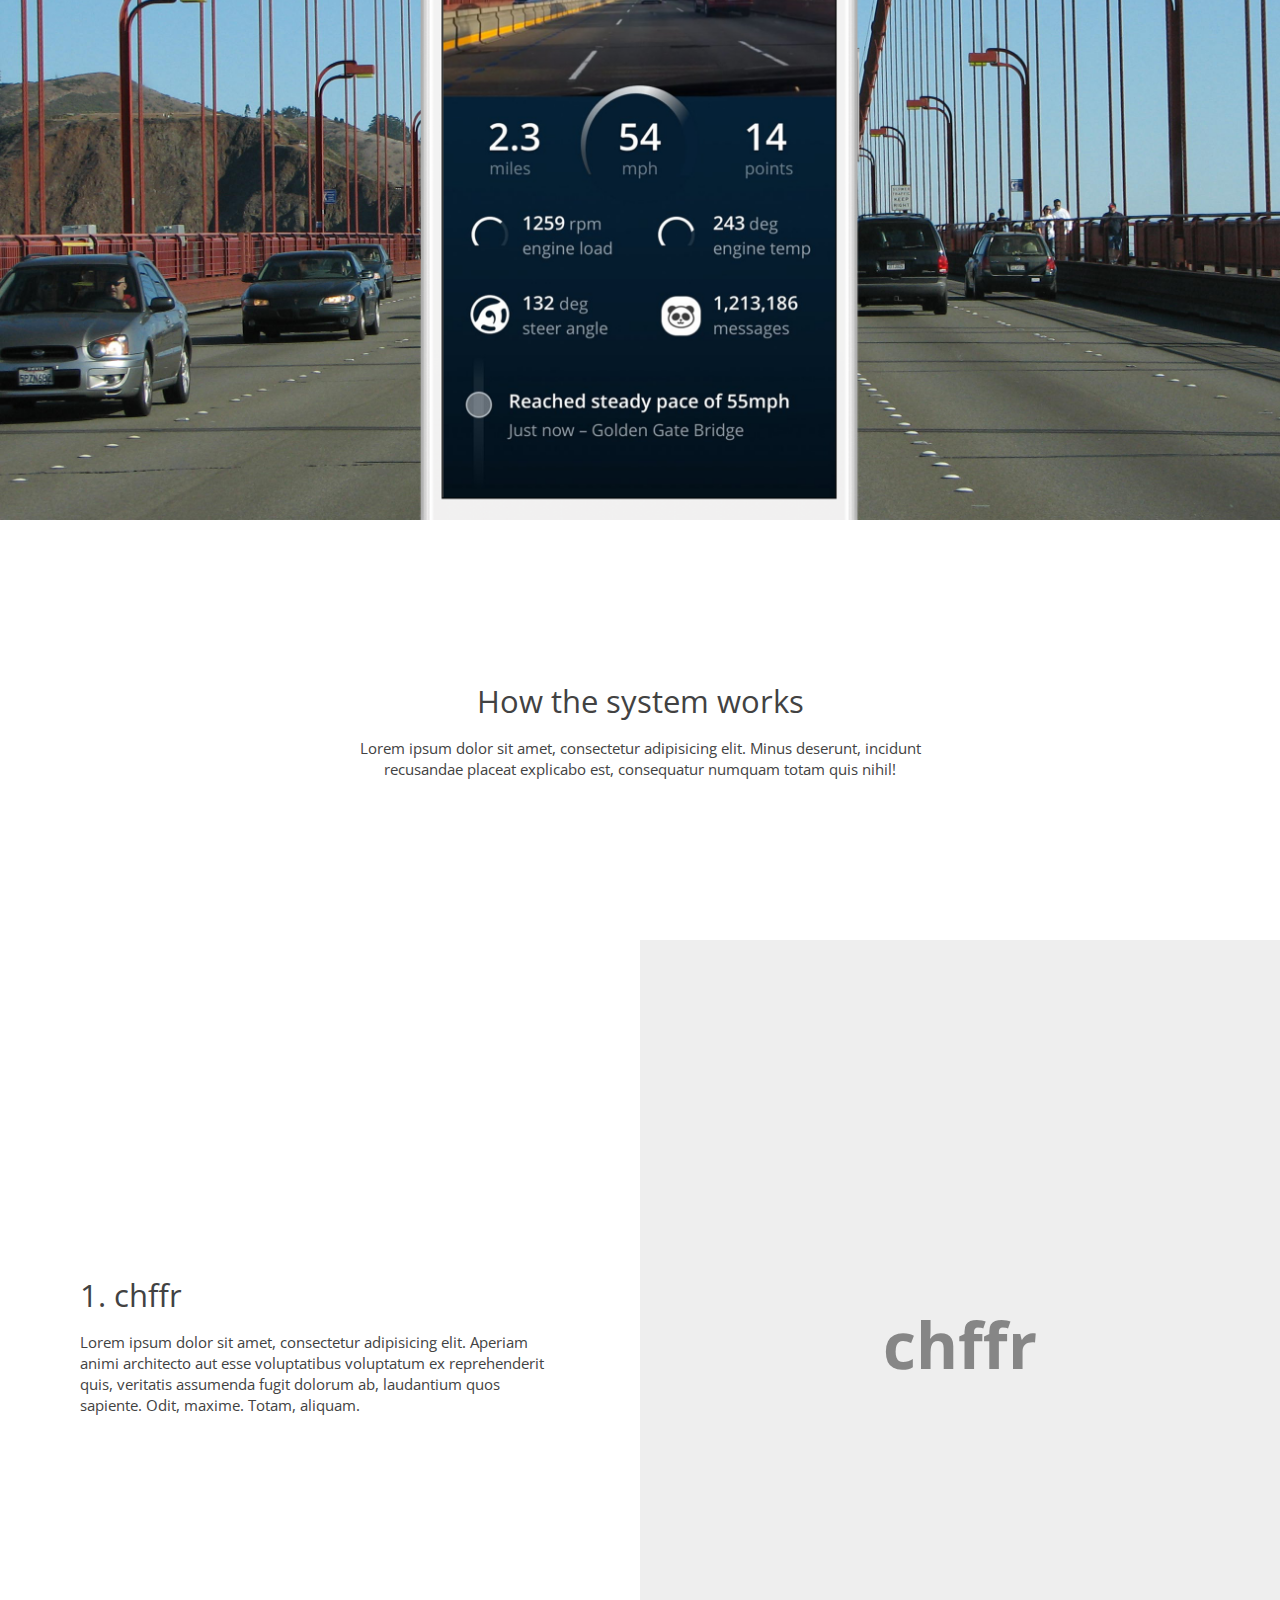
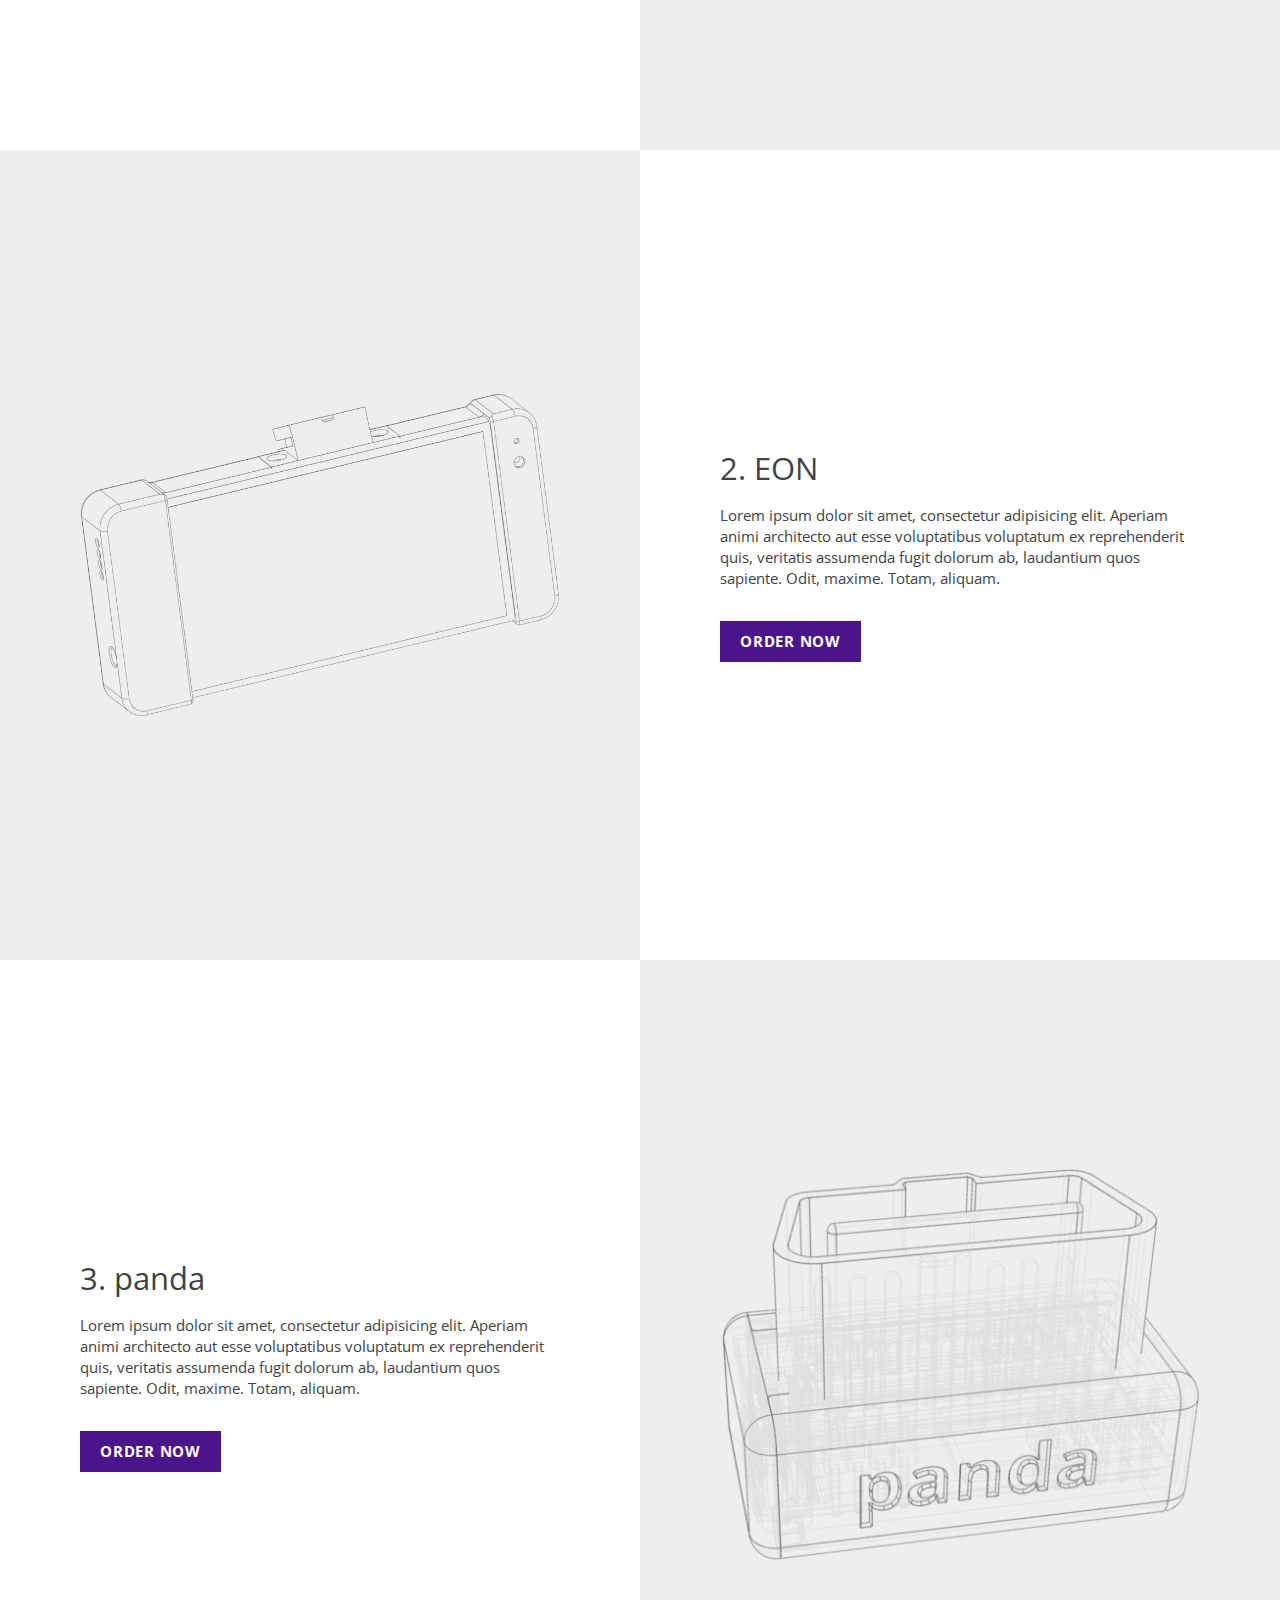
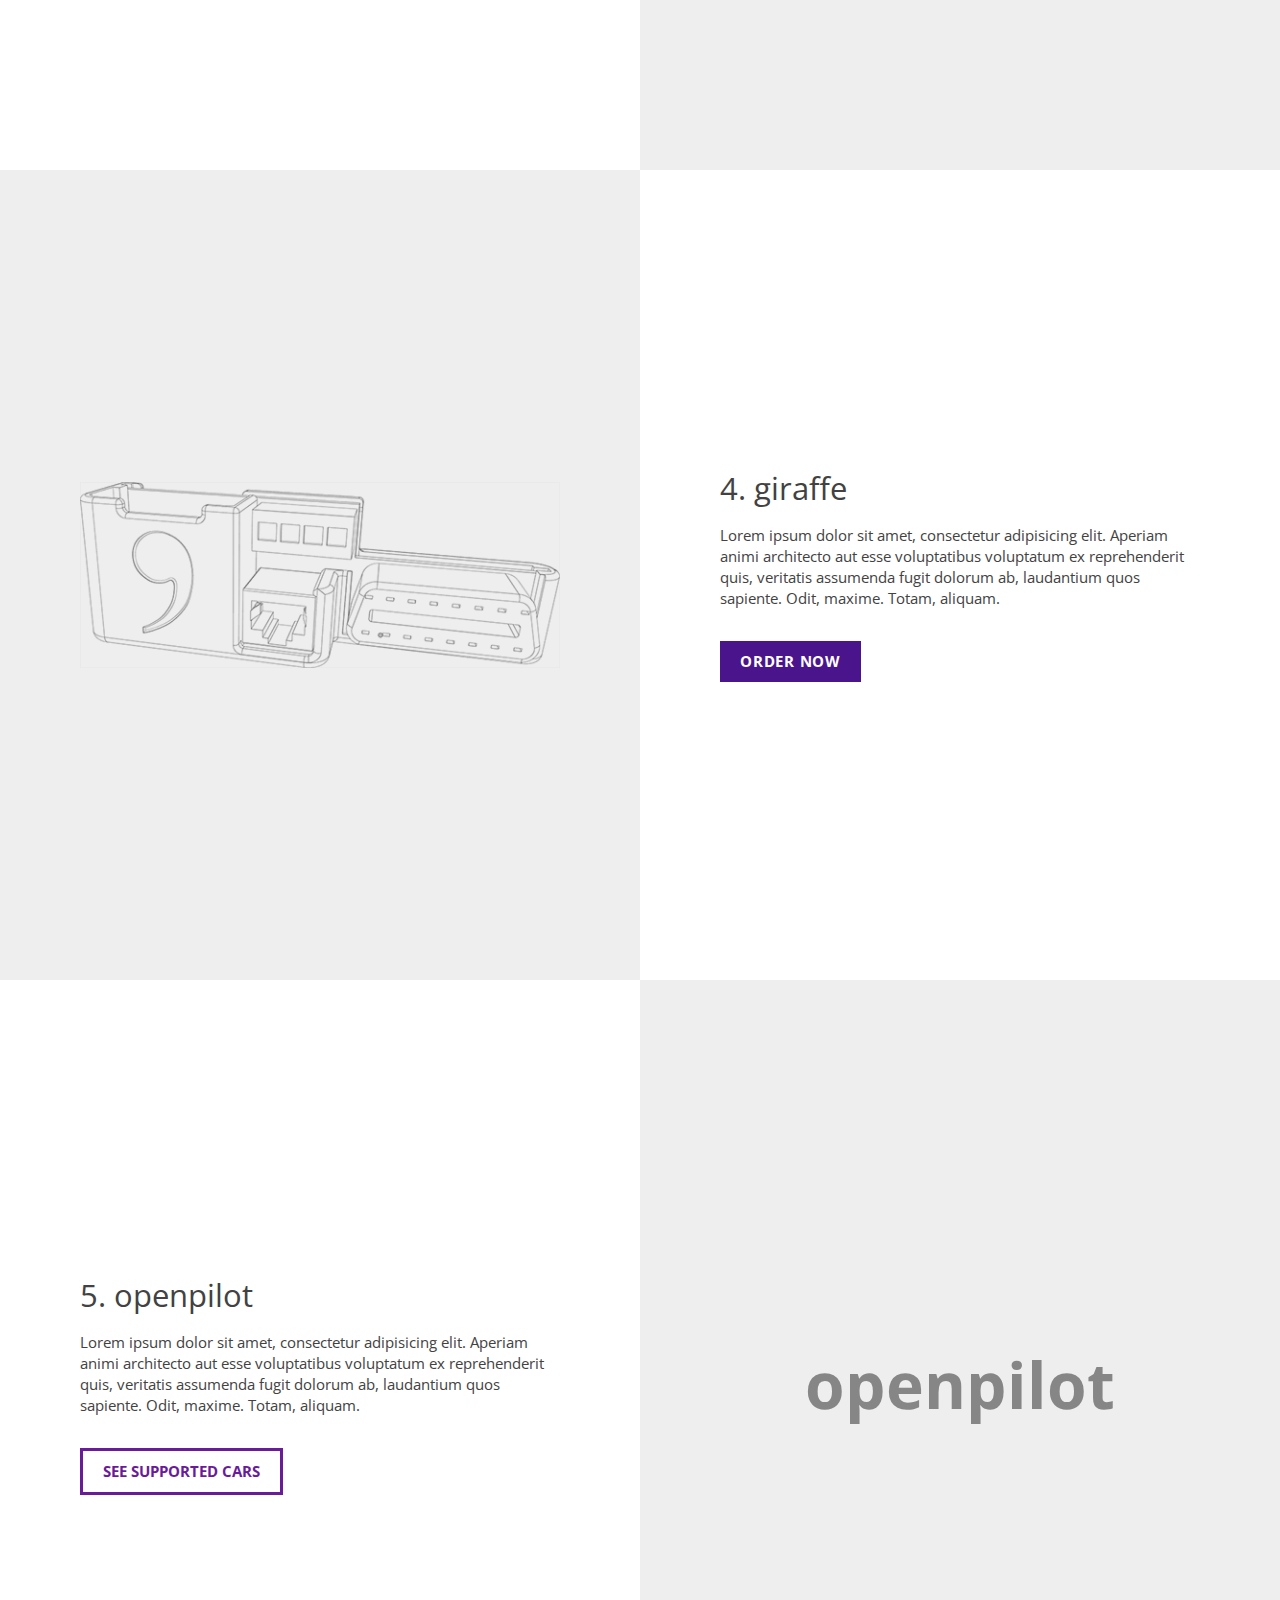
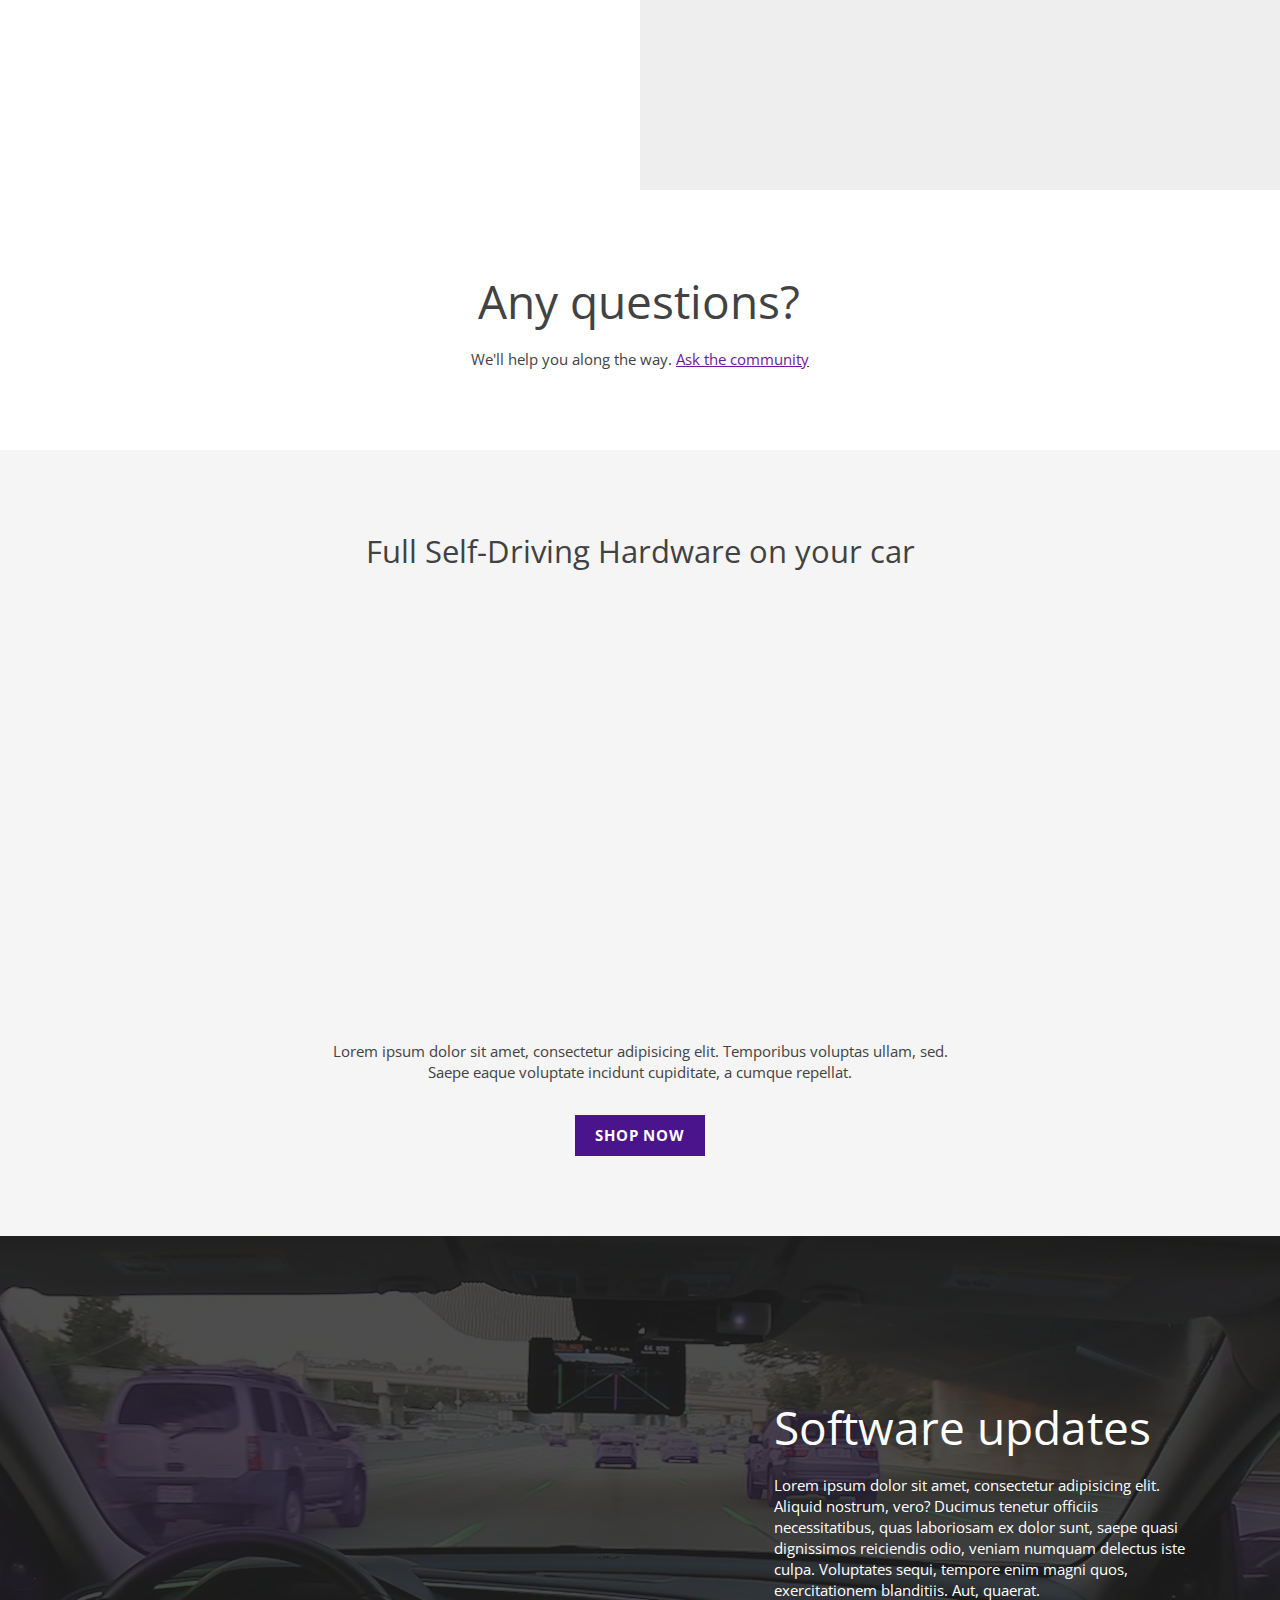
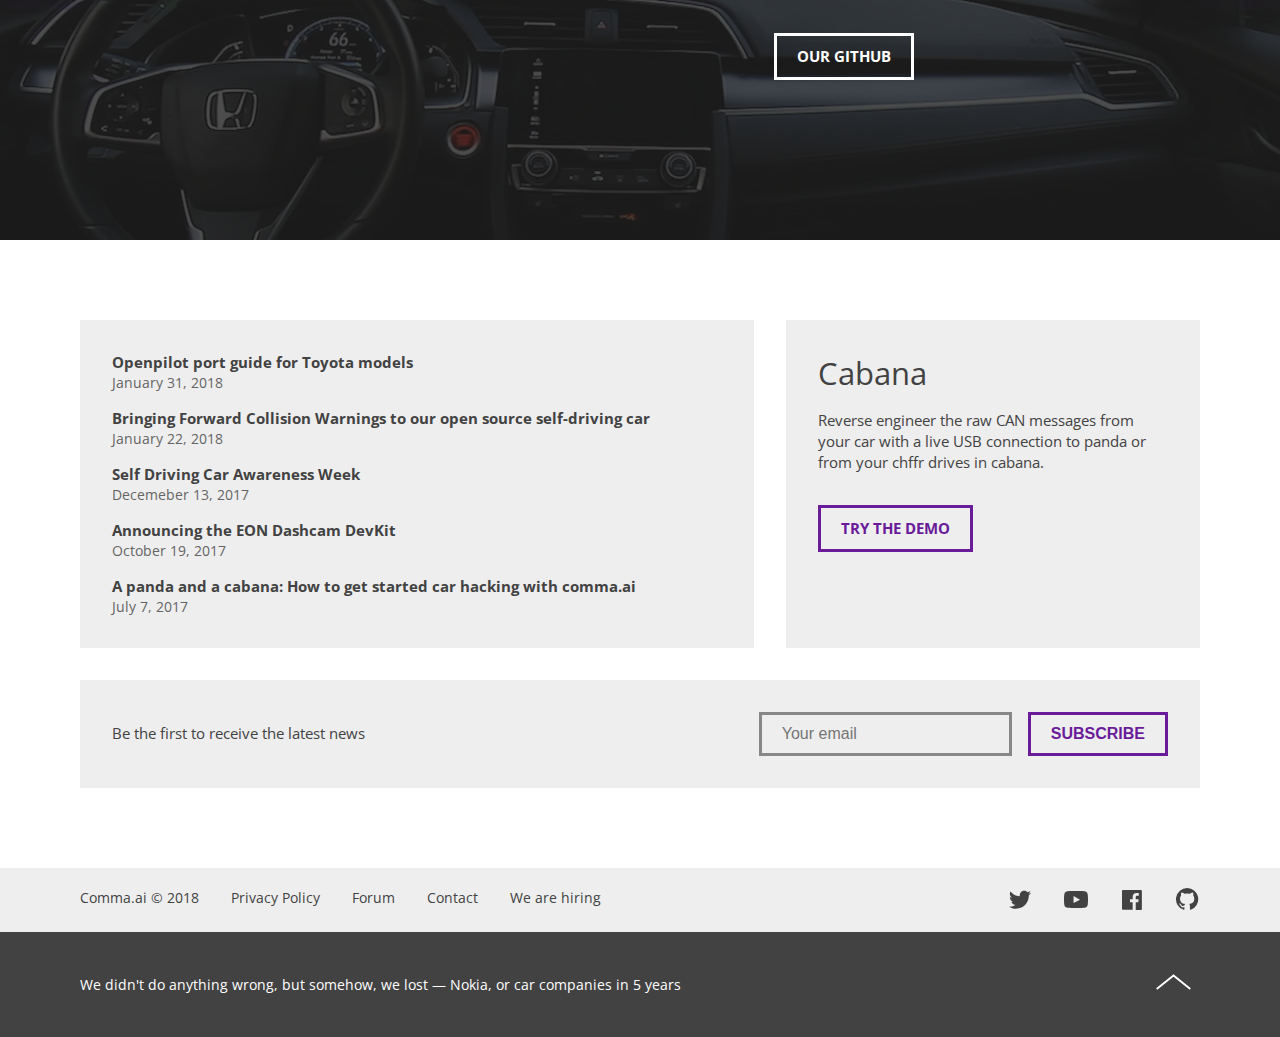
==== commit 40e2d375: "mobile" ====
--- a/index.html
+++ b/index.html
@@ -33,12 +33,12 @@
           <a href="#" class="item">Shop</a>
         </div>
       </div>
-      <div class="cta">
+      <div class="sticky-menu">
         <a class="logo" href="index.html"><img src="img/comma-black.png" alt=""></a>
         <a href="" class="btn shop-btn">Shop now</a>
       </div>
     </div>
-    <div class="gandlalf">
+    <div class="gandalf">
       <video class="hero-vd" autoplay="true" loop>
         <source src="img/op.mp4" type="video/mp4">
         <source src="img/bg-vd.webm" type="video/webm">
@@ -216,11 +216,9 @@
             </article>
           </div>
           <div class="cabana">
-            <div class="wrapper">
-              <h2>Cabana</h2>
-              <p>Reverse engineer the raw CAN messages from your car with a live USB connection to panda or from your chffr drives in cabana.</p>
-              <a href="" class="btn white-btn">Try the demo</a>
-            </div>
+            <h2>Cabana</h2>
+            <p>Reverse engineer the raw CAN messages from your car with a live USB connection to panda or from your chffr drives in cabana.</p>
+            <a href="" class="btn white-btn">Try the demo</a>
           </div>
         </div>
         <div class="subscribe-block">
--- a/css/styles.css
+++ b/css/styles.css
@@ -48,7 +48,7 @@
 }
 
 .nazgul {
-  z-index: 1;
+  z-index: 2;
   width: 100%;
   position: absolute;
   top: 0;
@@ -98,10 +98,14 @@
   color: rgba(255, 255, 255, 0.6)
 }
 
-.cta {
+.sticky-menu {
   display: none;
+}
+
+.gym {
+  display: flex;
   width: 100%;
-  padding: 1rem 40px;
+  padding: 1rem 80px;
   display: flex;
   justify-content: space-between;
   align-items: center;
@@ -112,11 +116,11 @@
   box-shadow: 0 5px 10px rgba(10, 12, 15, .15);
 }
 
-.cta .shop-btn {
+.gym .shop-btn {
   margin: 0;
 }
 
-.gandlalf {
+.gandalf{
   display: flex;
   align-items: center;
   padding: 0 80px;
@@ -131,7 +135,7 @@
   /* box-shadow: 0 16px 32px rgba(50,50,93,.2), 0 4px 16px rgba(0,0,0,.2); */
 }
 
-.gandlalf::after {
+.gandalf::after {
   content: "";
   width: 100%;
   height: 100%;
@@ -501,12 +505,6 @@
   font-weight: bold;
 }
 
-.cabana {
-  display: flex;
-  align-items: center;
-  text-align: center;
-}
-
 .frodo {
   padding: 20px 80px;
   background: #EEEEEE;
@@ -524,6 +522,10 @@
   margin-right: 2rem;
 }
 
+.frodo p:last-child {
+  margin-right: 0;
+}
+
 .frodo a {
   color: #424242;
   transition: all .2s ease;
@@ -546,6 +548,10 @@
   transition: all .2s ease;
 }
 
+.social a:first-child {
+  margin-left: 0;
+}
+
 .social a:hover {
   opacity: 0.6;
 }
@@ -631,7 +637,110 @@
   .sam {
     display: none;
   }
-}
+  .subscribe-block {
+    flex-direction: column;
+    align-items: flex-start;
+  }
+  .subscribe-block p {
+    margin-bottom: 1rem;
+    max-width: 100%;
+  }
+}
+
+@media screen and (min-width: 1024px) {
+  .gym {
+    display: none !important;
+  }
+}
+
+@media screen and (max-width: 768px) {
+  body {
+    font-size: 16px;
+  }
+}
+
+@media screen and (max-width: 640px) {
+  .btn-container {
+    flex-direction: column;
+    align-items: center;
+    text-align: center;
+    justify-content: center;
+  }
+  .btn-container .btn {
+    width: 100%;
+  }
+  .btn-container .white-btn:last-child {
+    margin-left: 0;
+  }
+  .hero {
+    width: 100%;
+  }
+  .gandalf, .wrapper, .pippin  {
+    padding: 0 40px !important;
+  }
+  .video-container {
+    padding: 0;
+  }
+  .video-container p {
+    padding: 0 40px;
+  }
+  .video-container h4 {
+    padding: 0 40px;
+  }
+   .nazgul {
+    padding: 2rem 40px;
+  }
+  .updates {
+    padding: 160px 40px;
+  }
+  .legolas {
+    margin: 80px 40px;
+  }
+  .frodo {
+    flex-direction: column;
+    align-items: center;
+    text-align: center;
+  }
+  .frodo .block {
+    margin-bottom: 1rem;
+  }
+  .gym {
+    padding: 1rem 40px;
+  }
+  .subscribe {
+    flex-direction: column;
+  }
+  .subscribe .btn {
+    margin-top: 1rem;
+  }
+  .slack {
+    padding: 80px 40px;
+  }
+  .merry {
+    padding: 40px;
+  }
+  .frodo {
+    padding: 20px;
+  }
+}
+
+@media screen and (max-width: 500px) {
+  .text {
+    padding: 0;
+    margin-bottom: 80px !important;
+  }
+  .explanation, .gate {
+    padding-top: 80px;
+  }
+  .chain {
+    margin-top: 80px;
+  }
+  .subscribe * {
+    width: 100%;
+  }
+
+}
+
 
 /* .video-btn {
   margin-left: 20px;
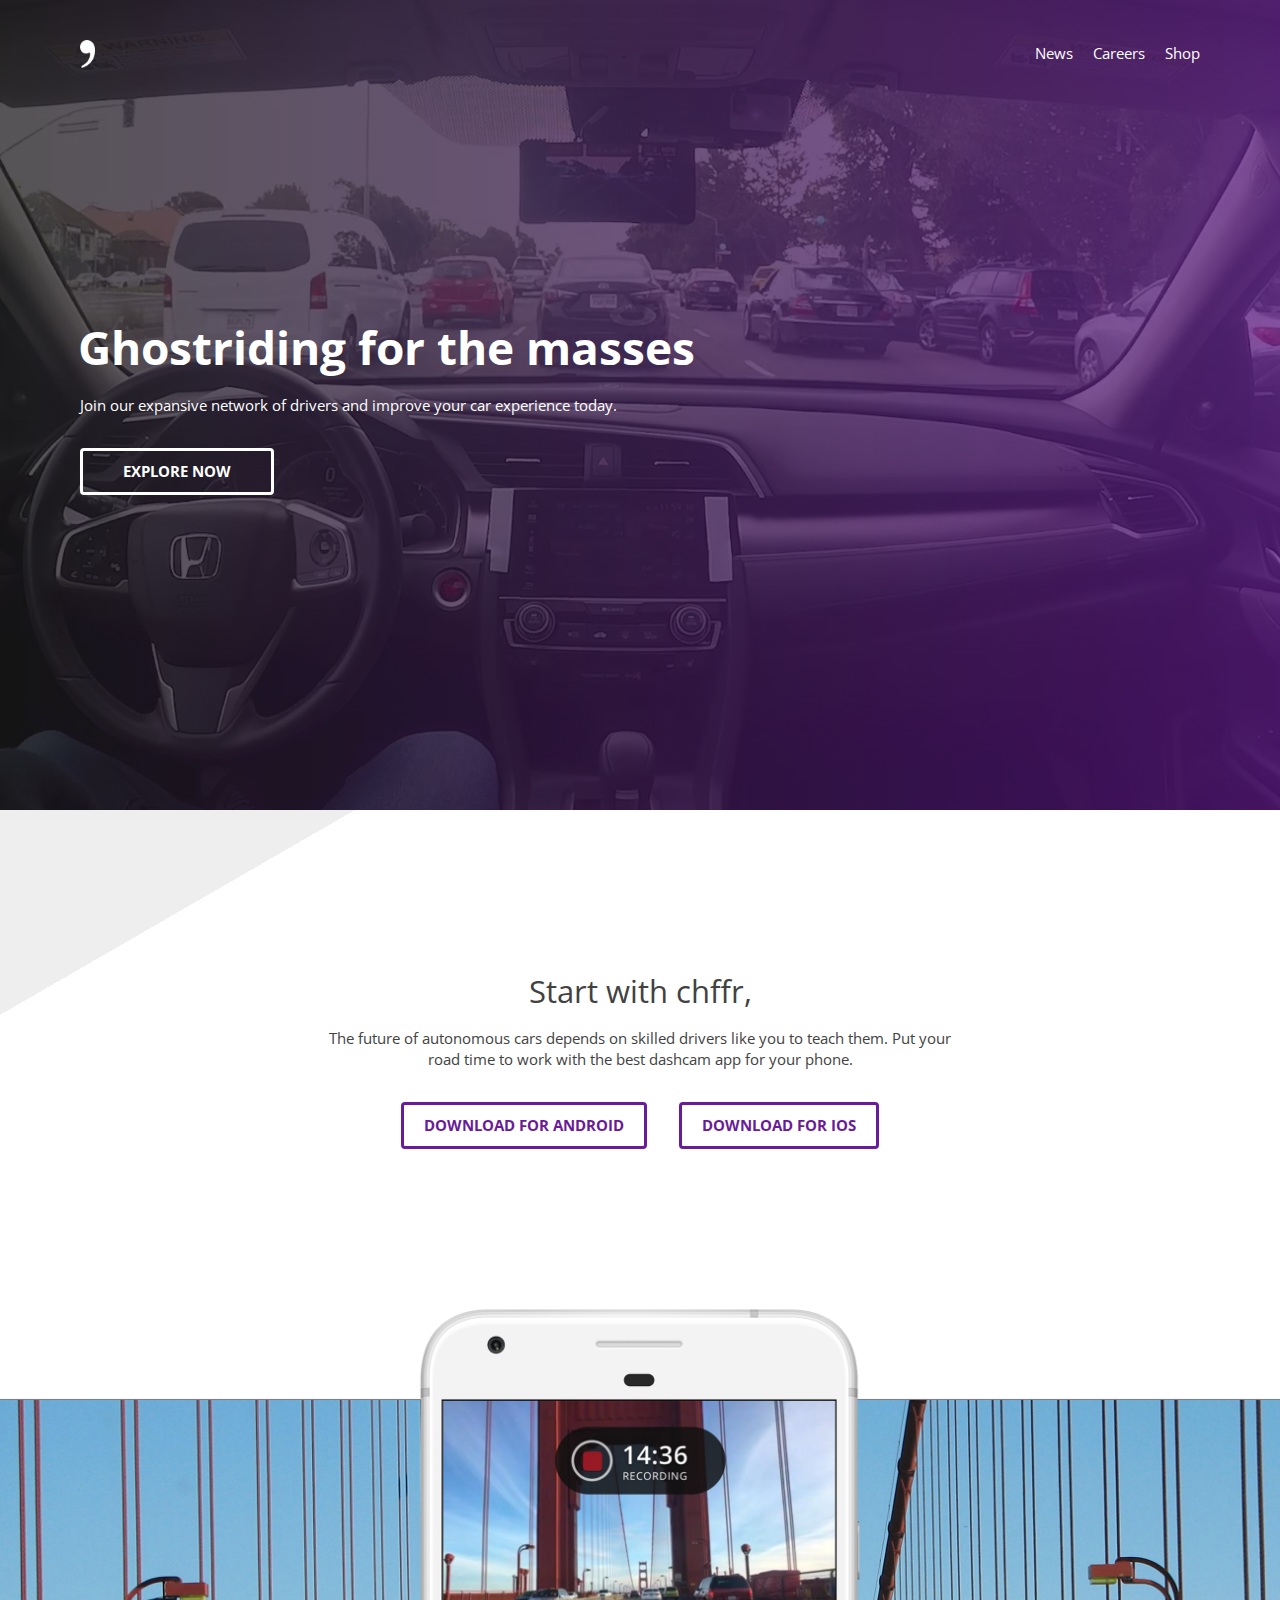
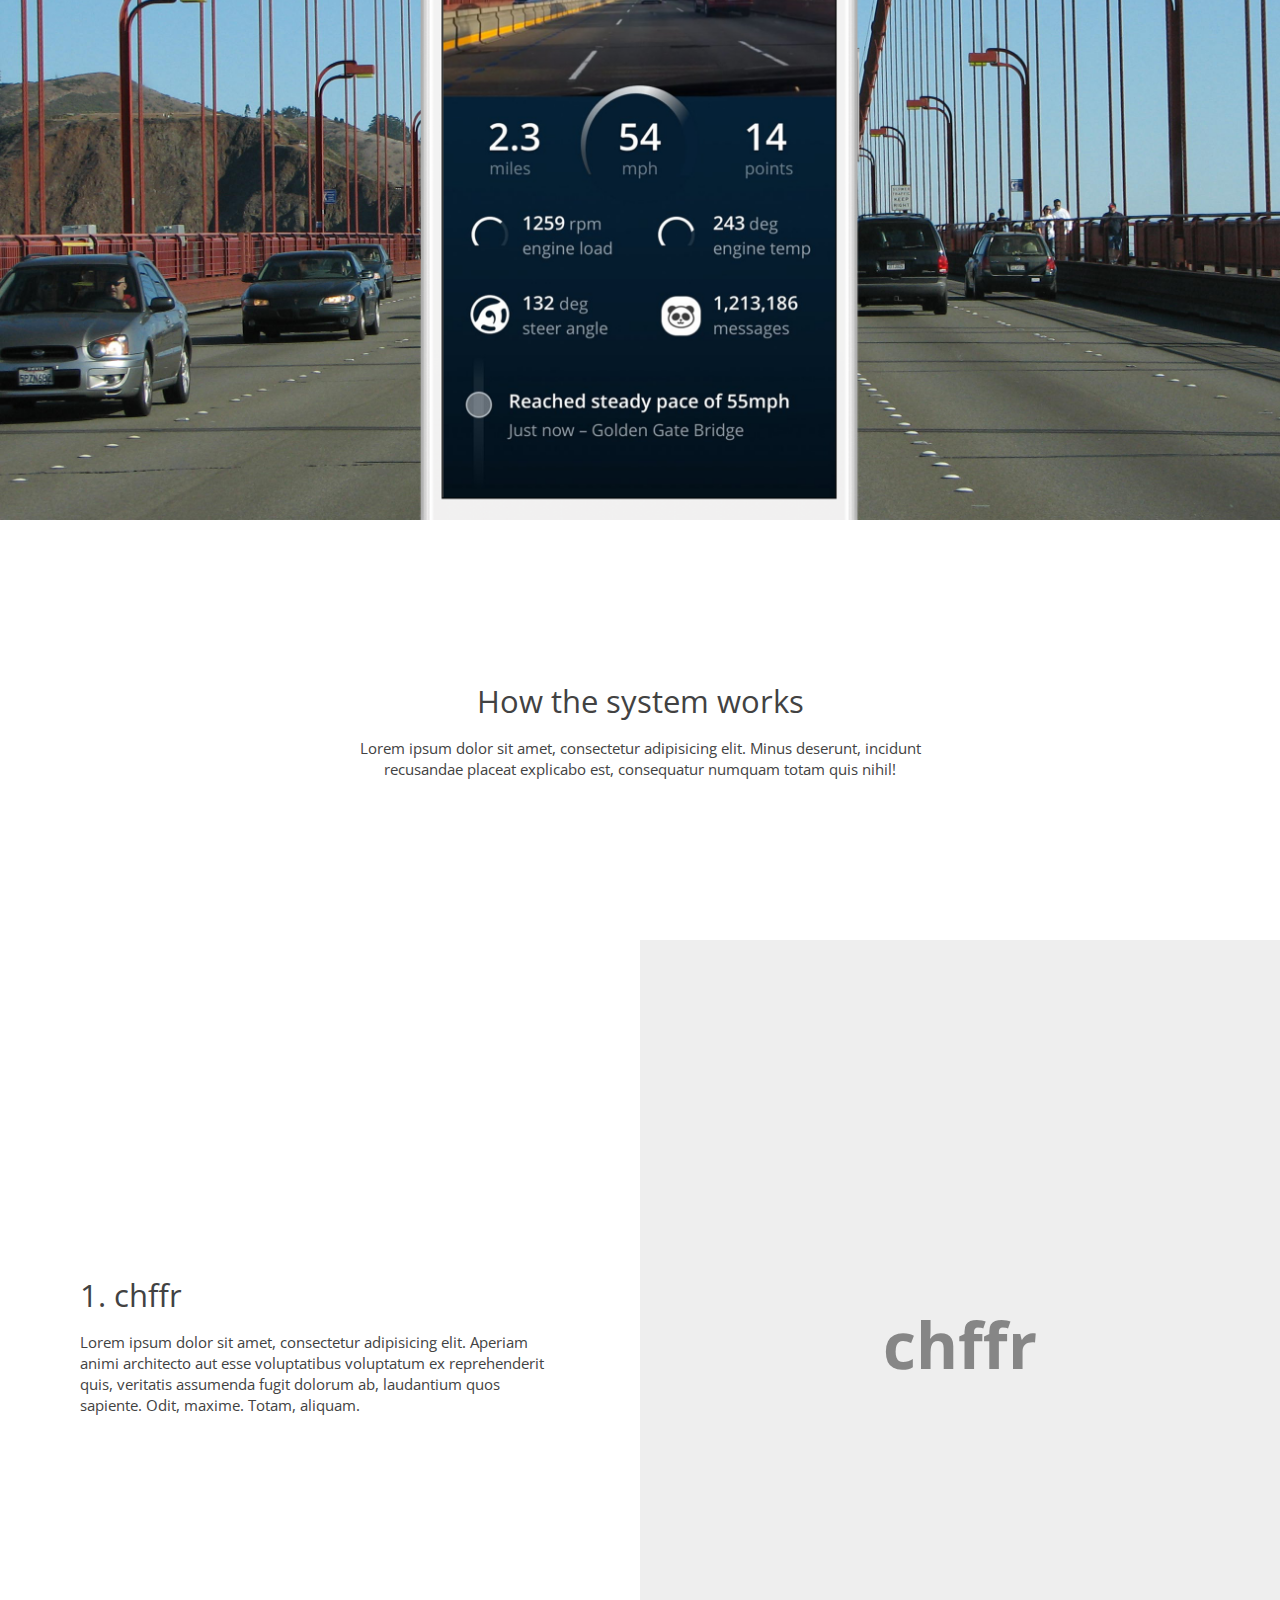
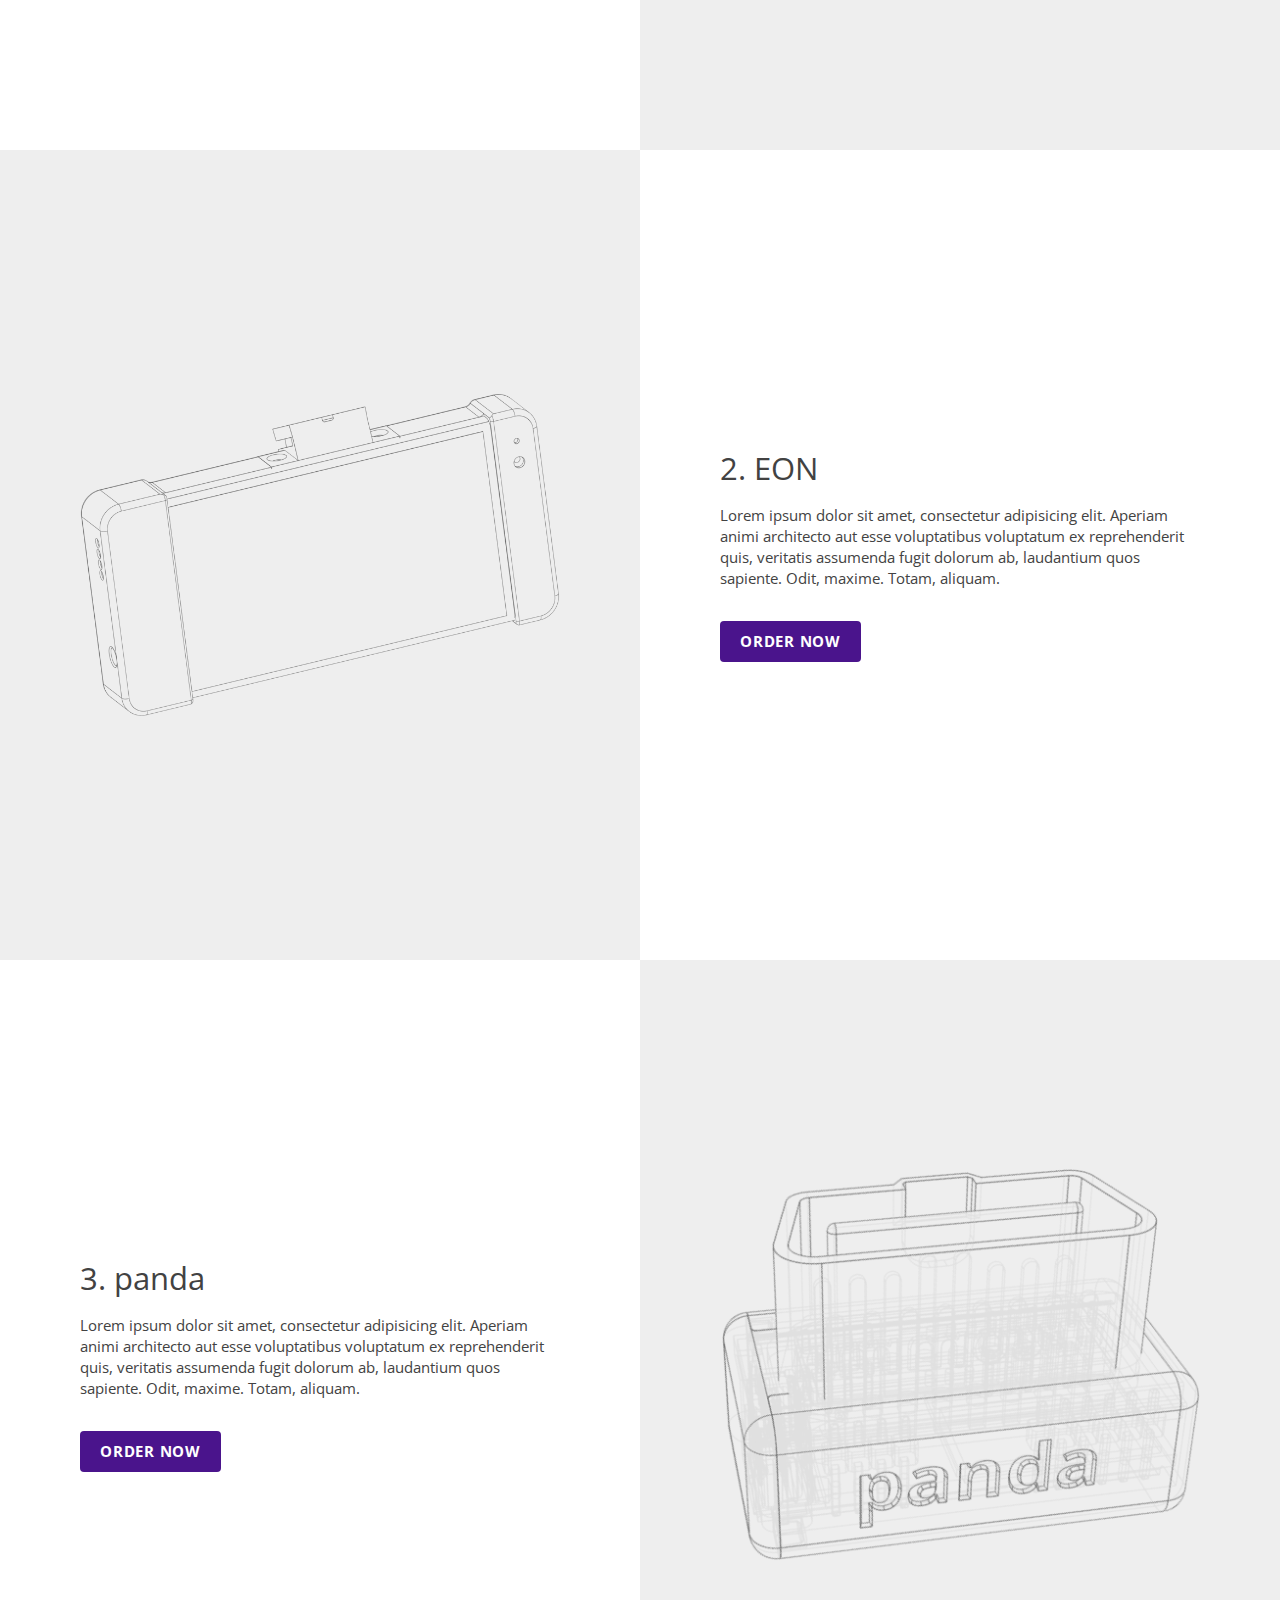
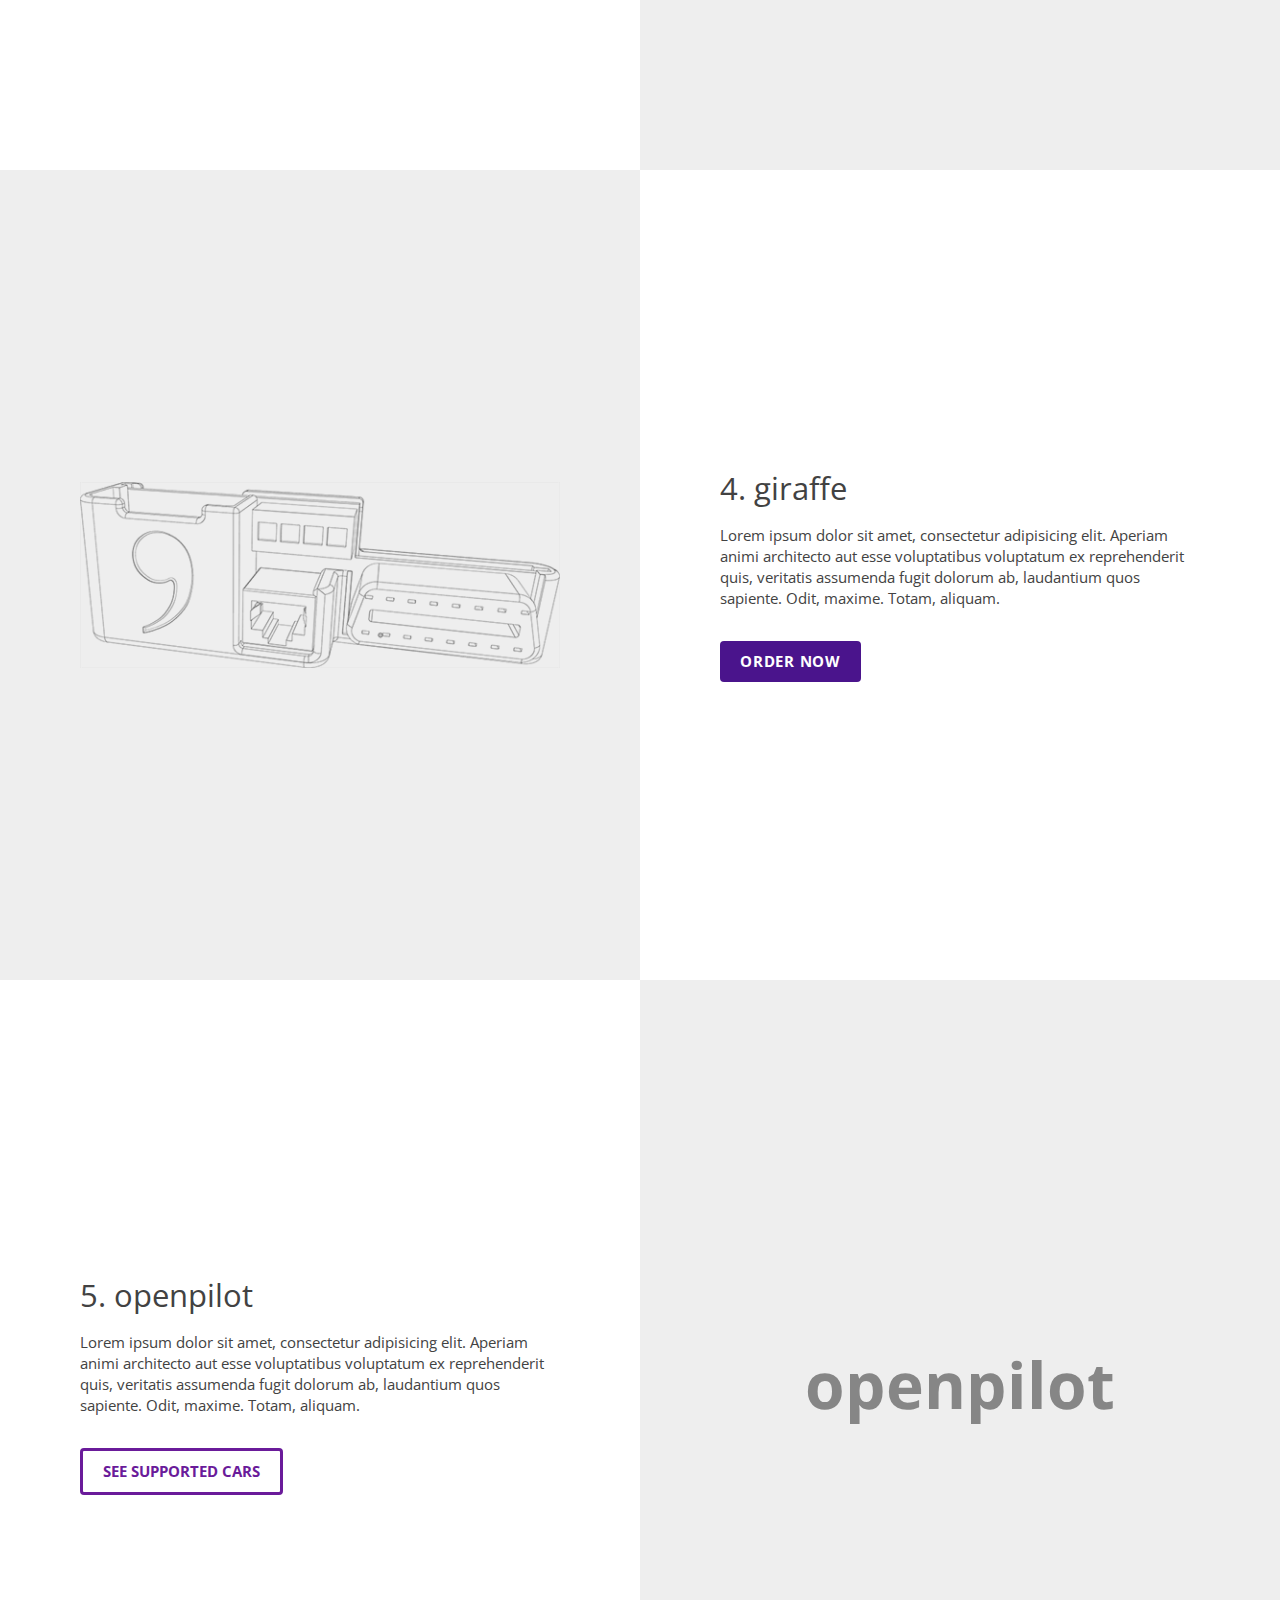
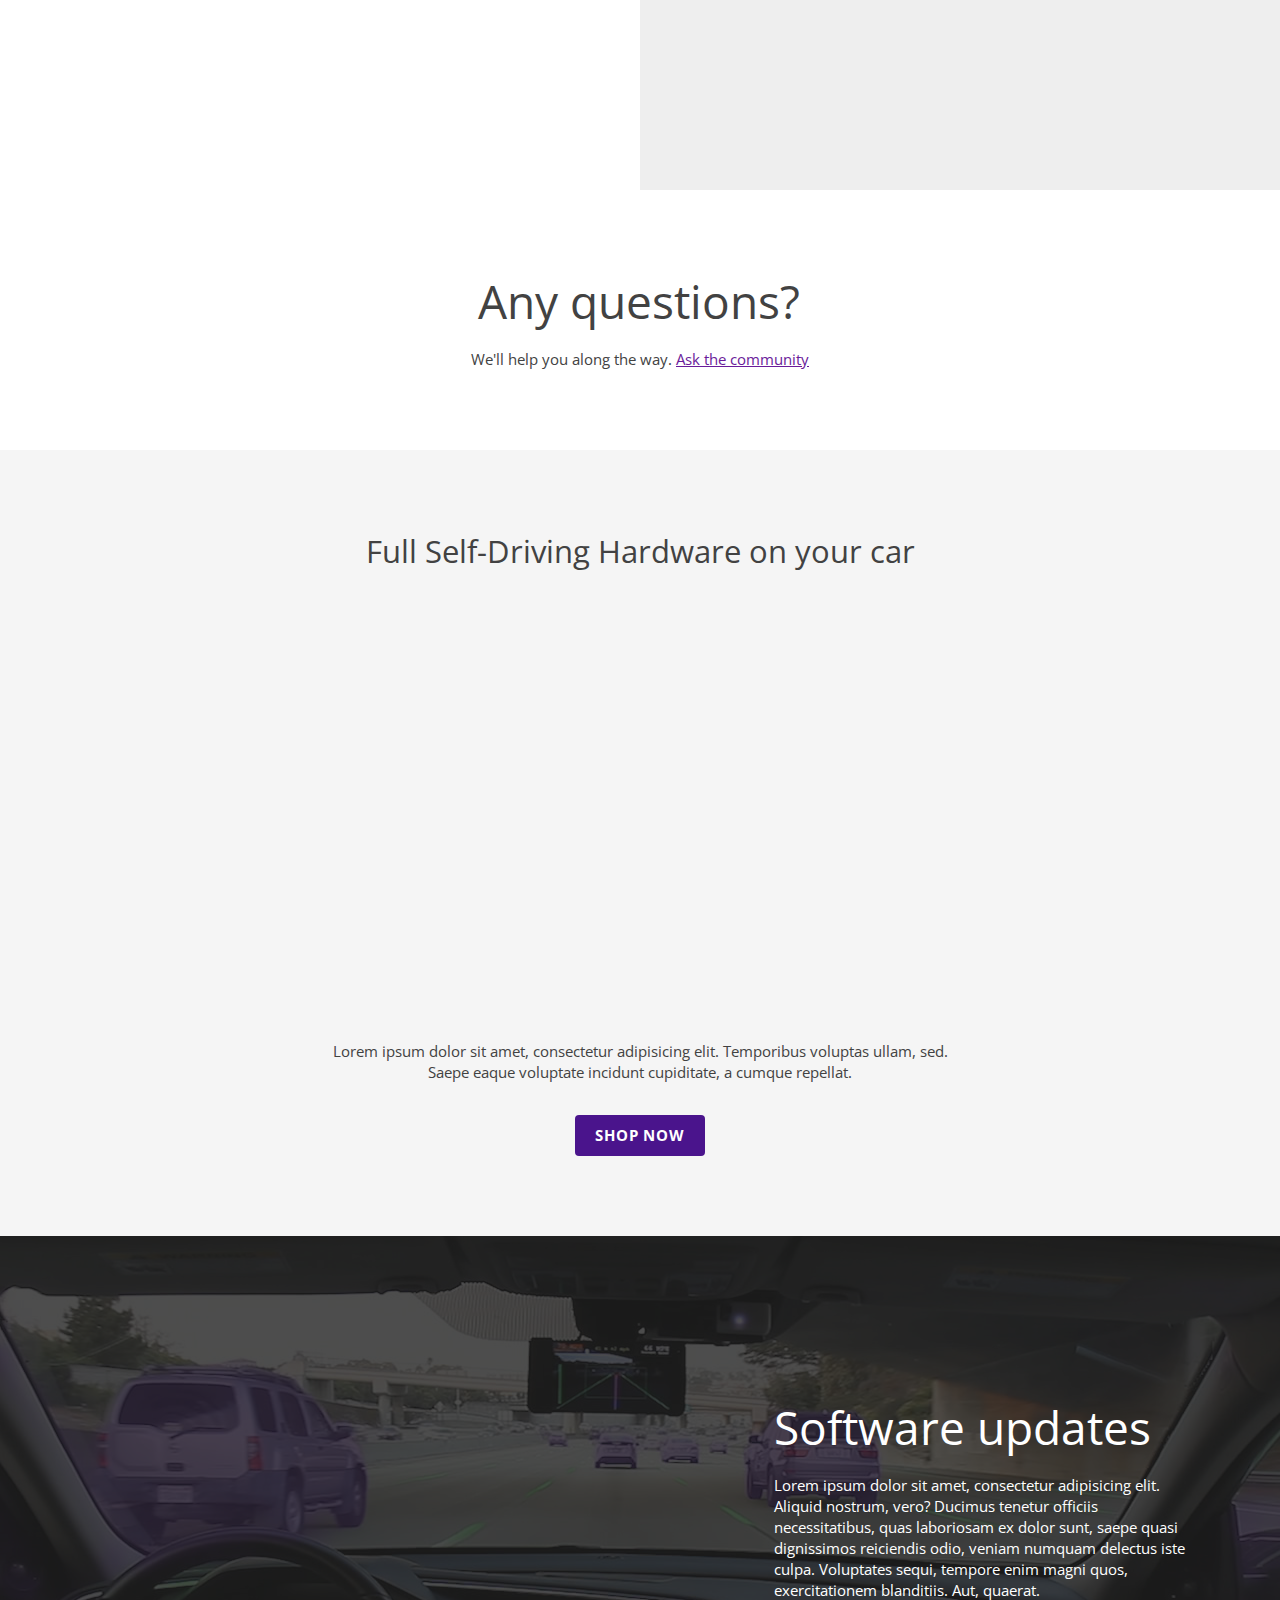
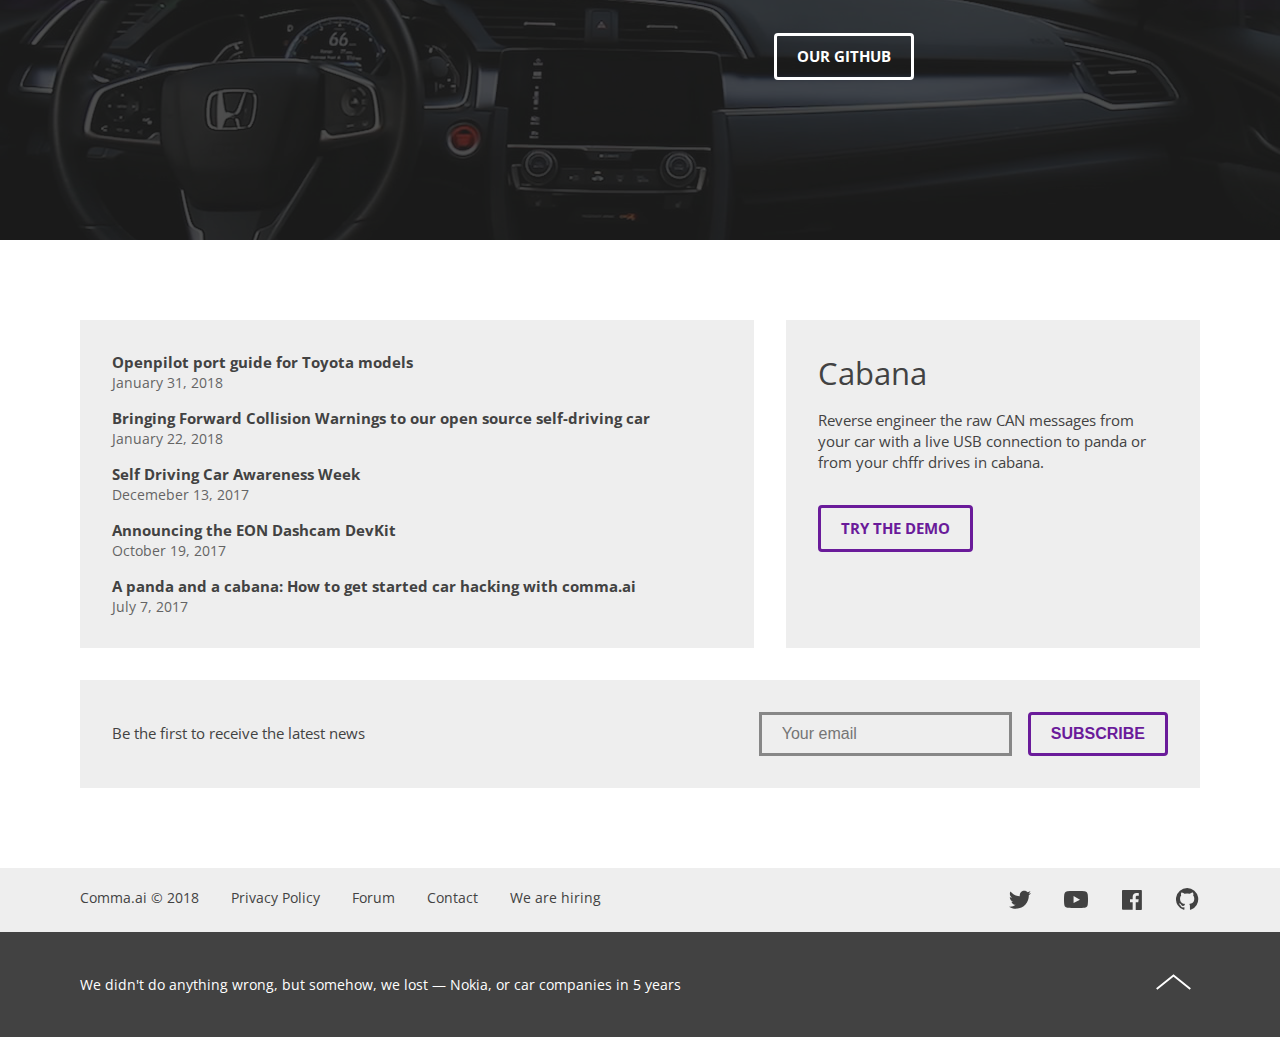
==== commit 8d3da9af: "details" ====
--- a/index.html
+++ b/index.html
@@ -1,17 +1,15 @@
+<!-- Till everyone who doubted me is asking for forgiveness.
+     If you ain't been a part of it, at least you got to witness. -->
 <!DOCTYPE html>
 <html>
 
 <head>
   <meta charset="utf-8">
   <meta http-equiv="x-ua-compatible" content="ie=edge">
-  <title>X</title>
+  <title>Comma.ai</title>
   <meta name="description" content="X">
   <meta name="viewport" content="width=device-width, initial-scale=1">
-
-  <link rel="manifest" href="site.webmanifest">
-  <link rel="icon" href="favicon.png">
-  <link rel="apple-touch-icon" href="icon.png">
-
+  
   <link rel="stylesheet" href="css/reset.css">
   <link rel="stylesheet" href="css/styles.css">
   <link href="https://fonts.googleapis.com/css?family=Inconsolata|Open+Sans" rel="stylesheet">
@@ -137,9 +135,9 @@
             </article>
             <article class="piece">
               <div class="merry">
-              <div class="img-wrapper">
-                <img src="img/giraffe-outline.png" alt="">
-              </div>
+                <div class="img-wrapper">
+                  <img src="img/giraffe-outline.png" alt="">
+                </div>
               </div>
             </article>
           </div>
@@ -184,7 +182,8 @@
       <div class="updates">
         <div class="text">
           <h4>Software updates</h4>
-          <p>Lorem ipsum dolor sit amet, consectetur adipisicing elit. Aliquid nostrum, vero? Ducimus tenetur officiis necessitatibus, quas laboriosam ex dolor sunt, saepe quasi dignissimos reiciendis odio, veniam numquam delectus iste culpa. Voluptates sequi, tempore enim magni quos, exercitationem blanditiis. Aut, quaerat.</p>
+          <p>Lorem ipsum dolor sit amet, consectetur adipisicing elit. Aliquid nostrum, vero? Ducimus tenetur officiis necessitatibus, quas laboriosam ex dolor sunt, saepe quasi dignissimos reiciendis odio, veniam numquam delectus iste culpa. Voluptates
+            sequi, tempore enim magni quos, exercitationem blanditiis. Aut, quaerat.</p>
           <a href="" class="btn hero-btn">Our Github</a>
         </div>
       </div>
--- a/css/styles.css
+++ b/css/styles.css
@@ -45,6 +45,7 @@
   border: none;
   outline: none;
   background: none;
+  border-radius: 4px;
 }
 
 .nazgul {
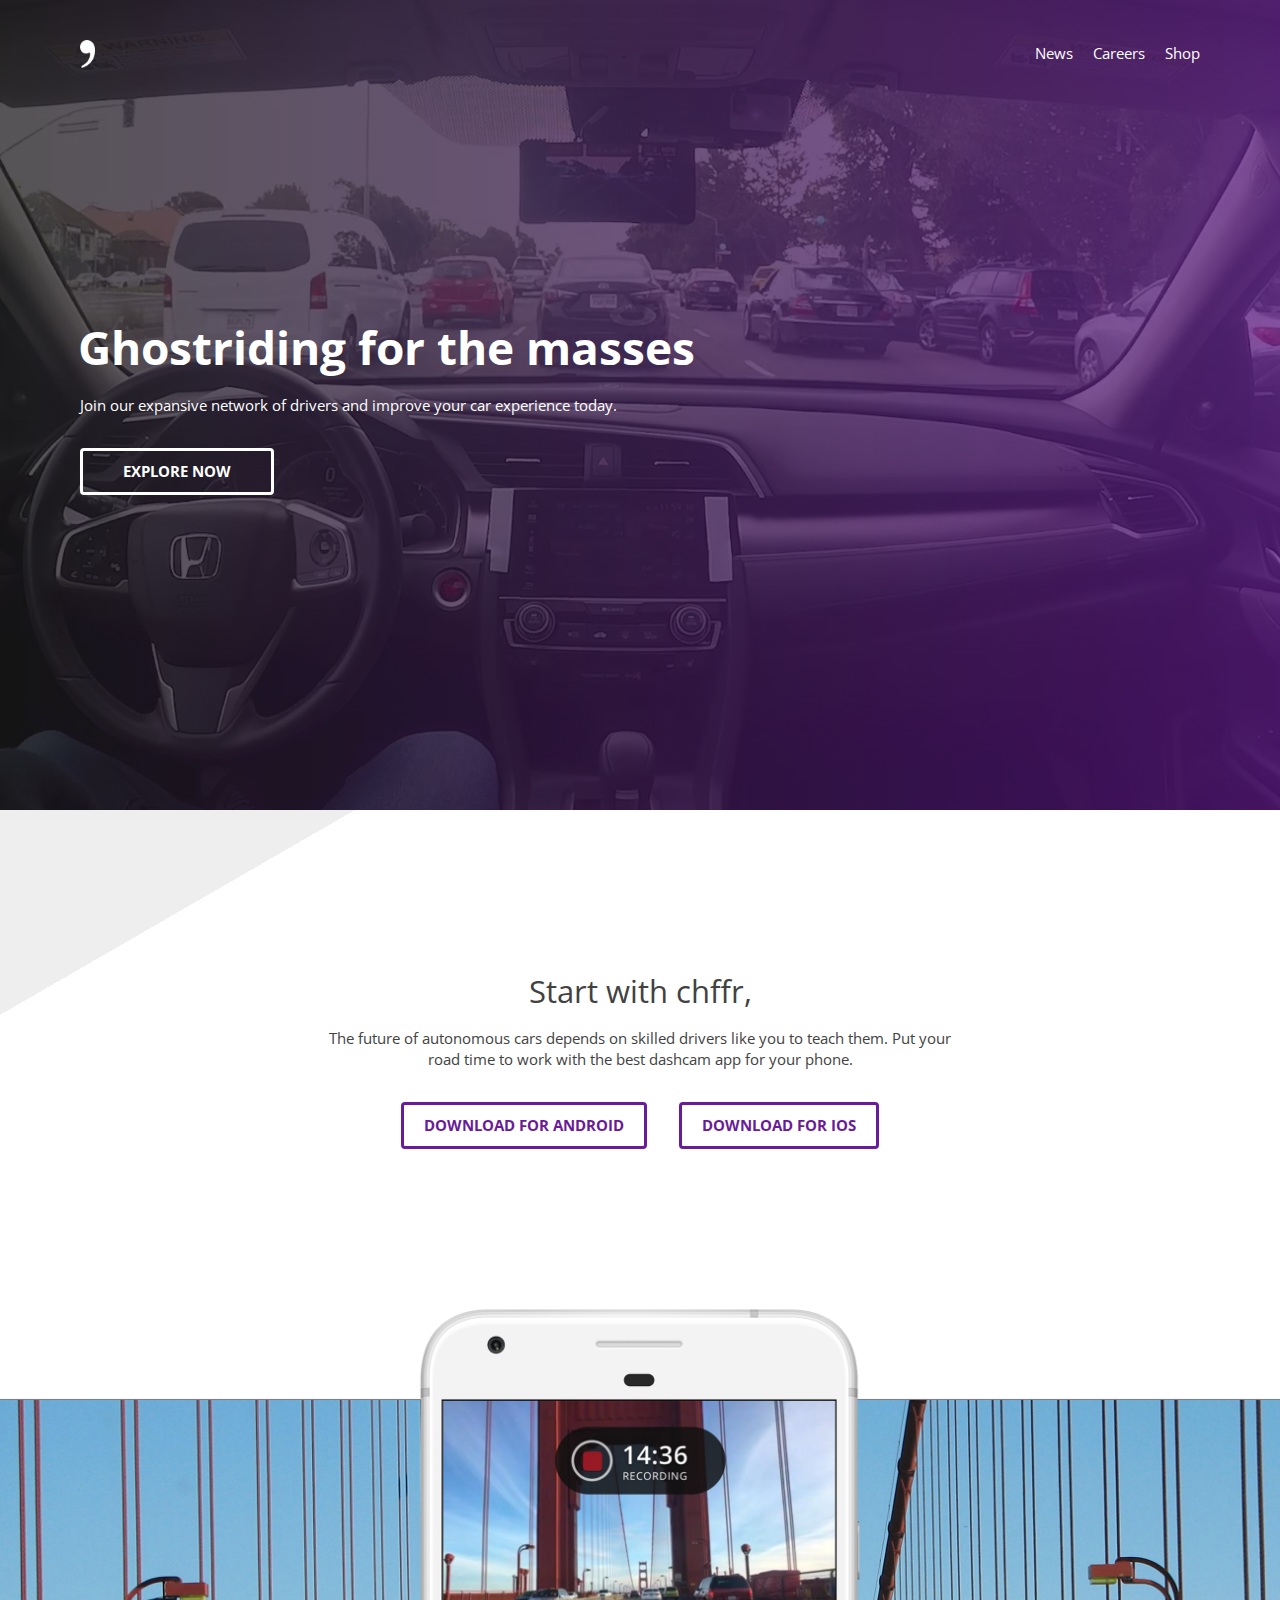
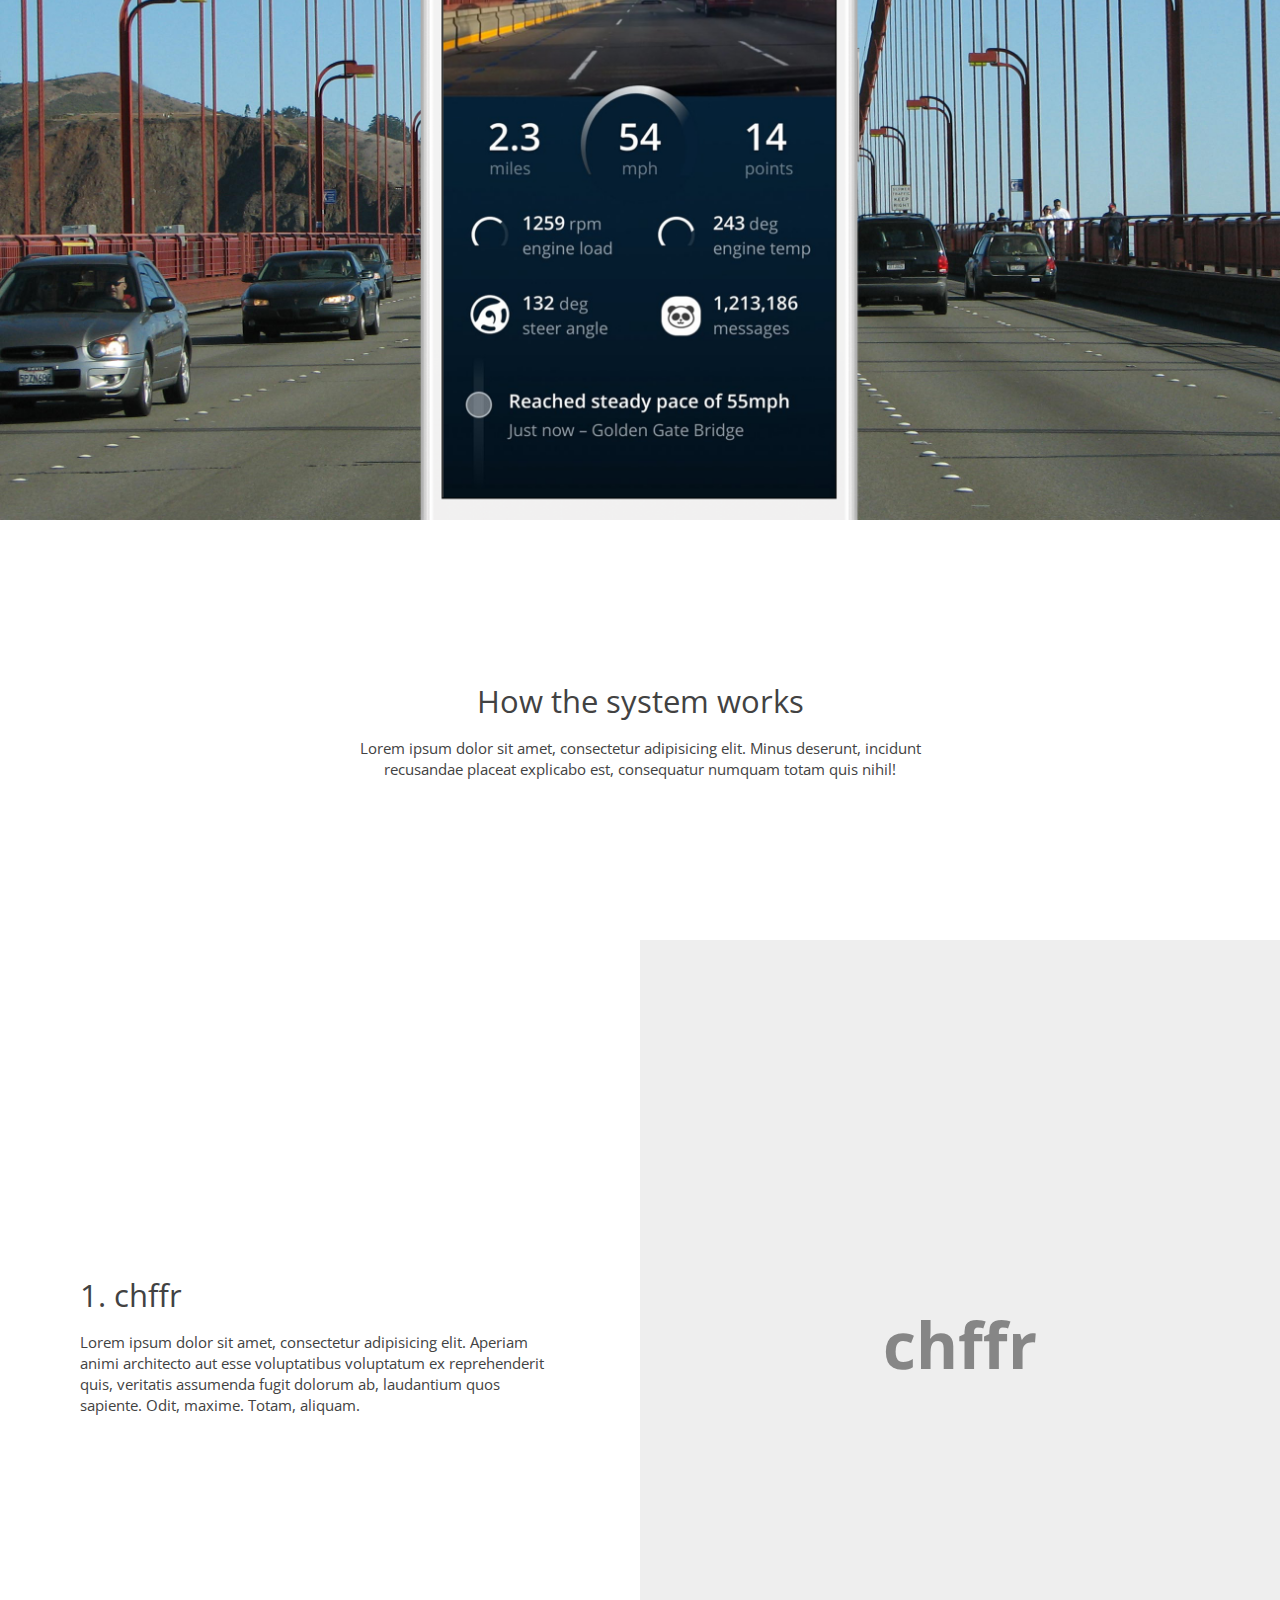
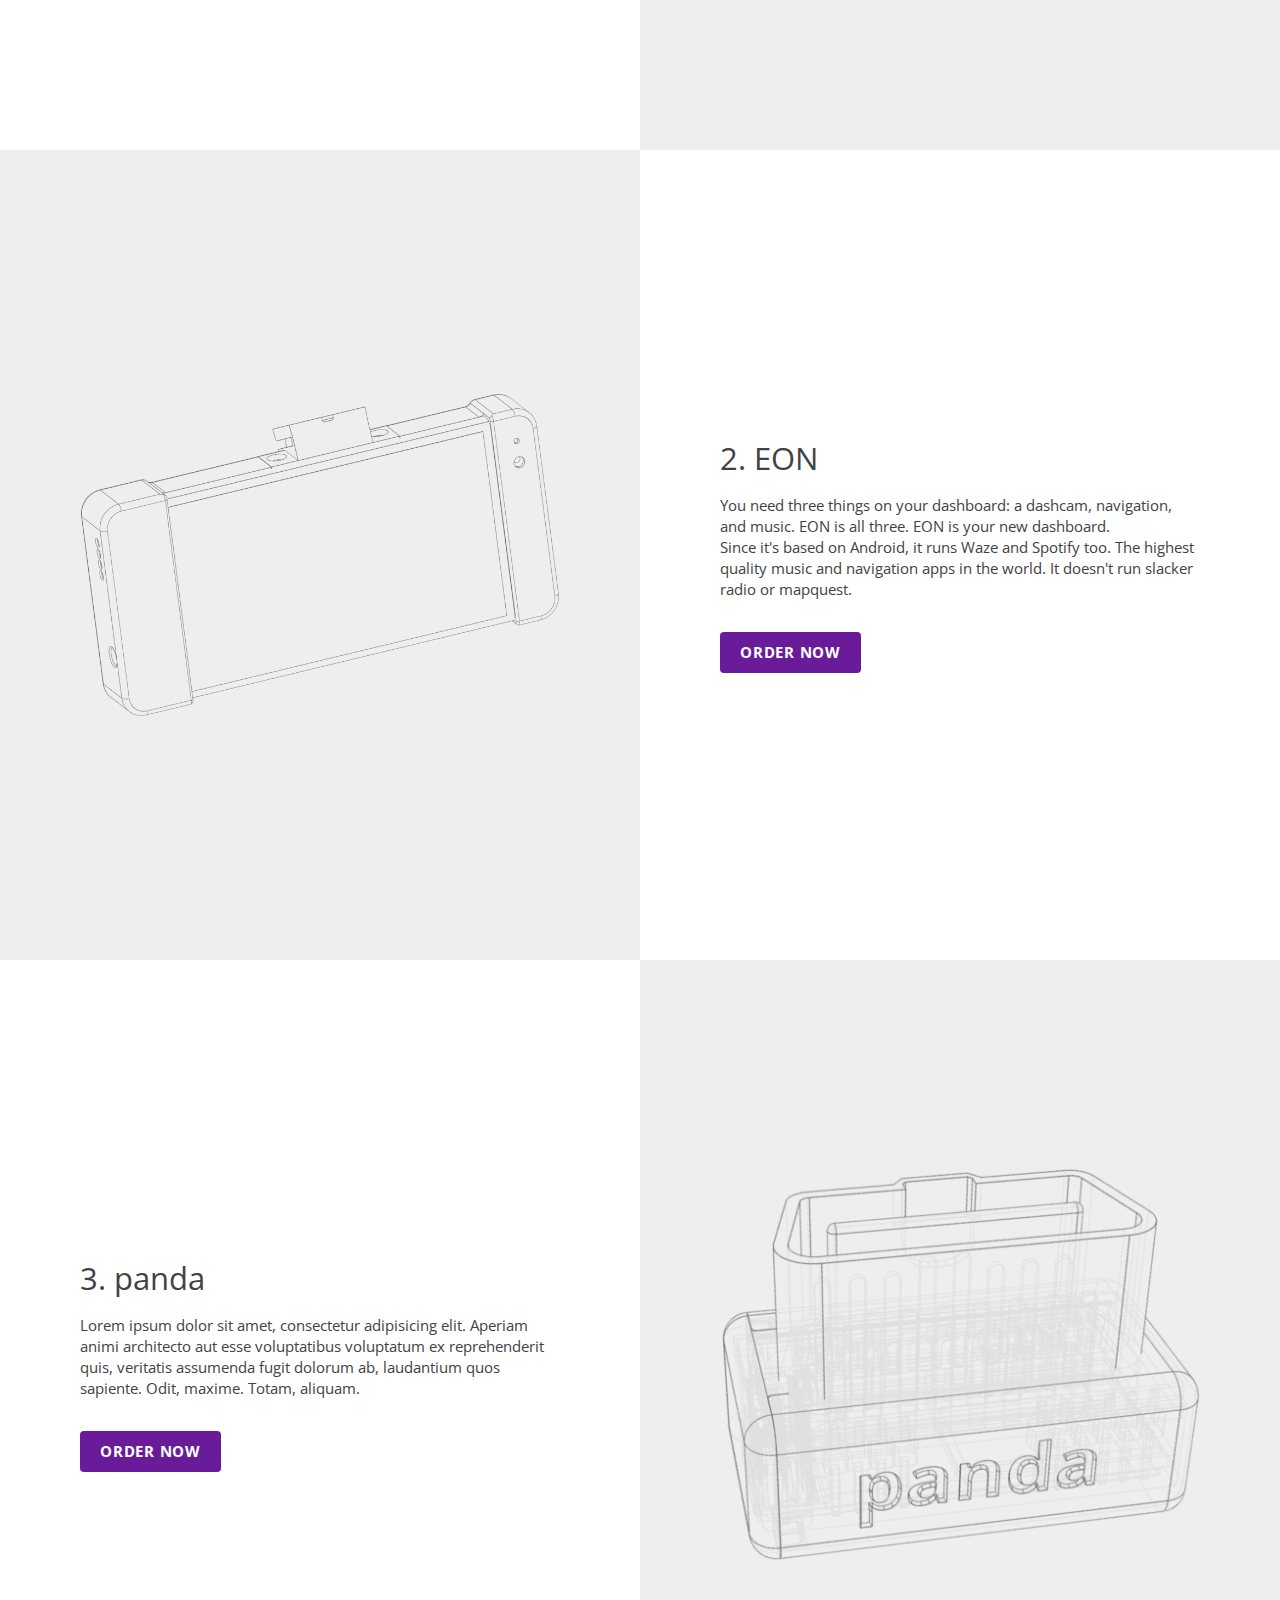
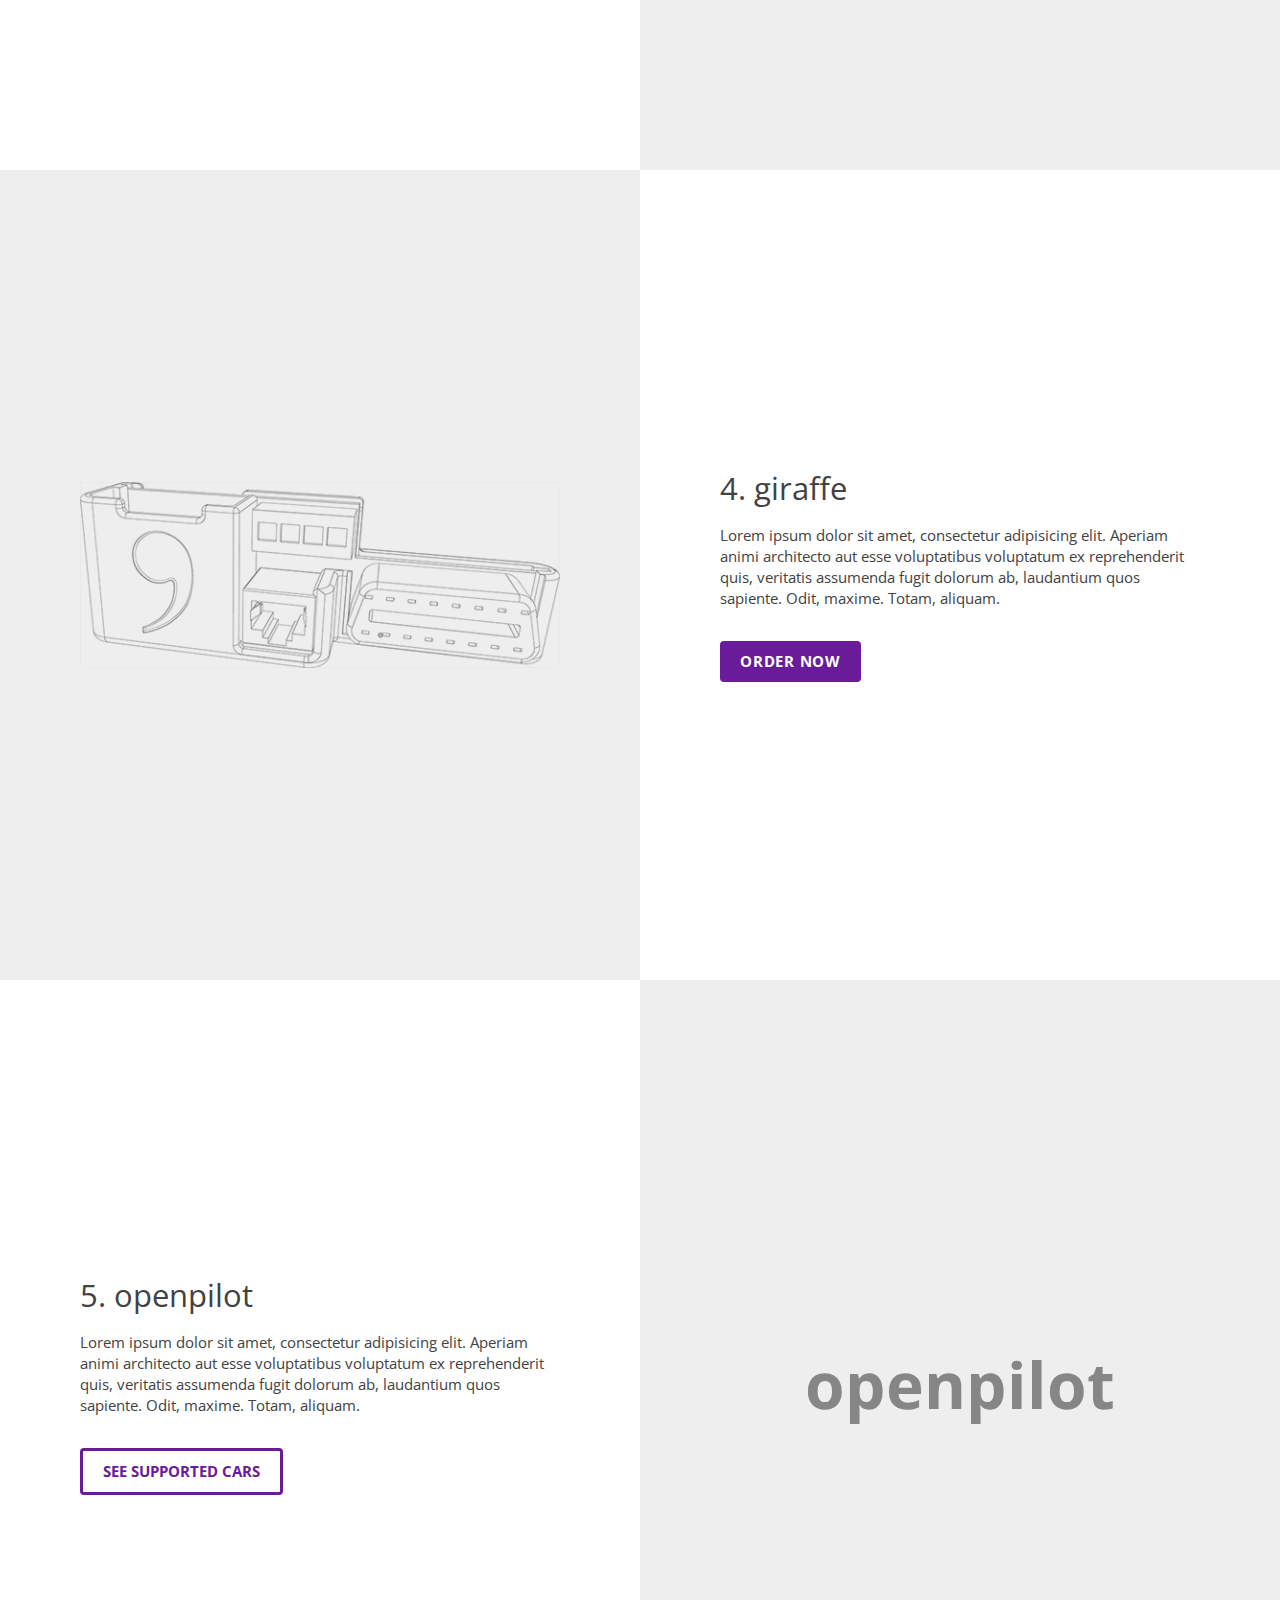
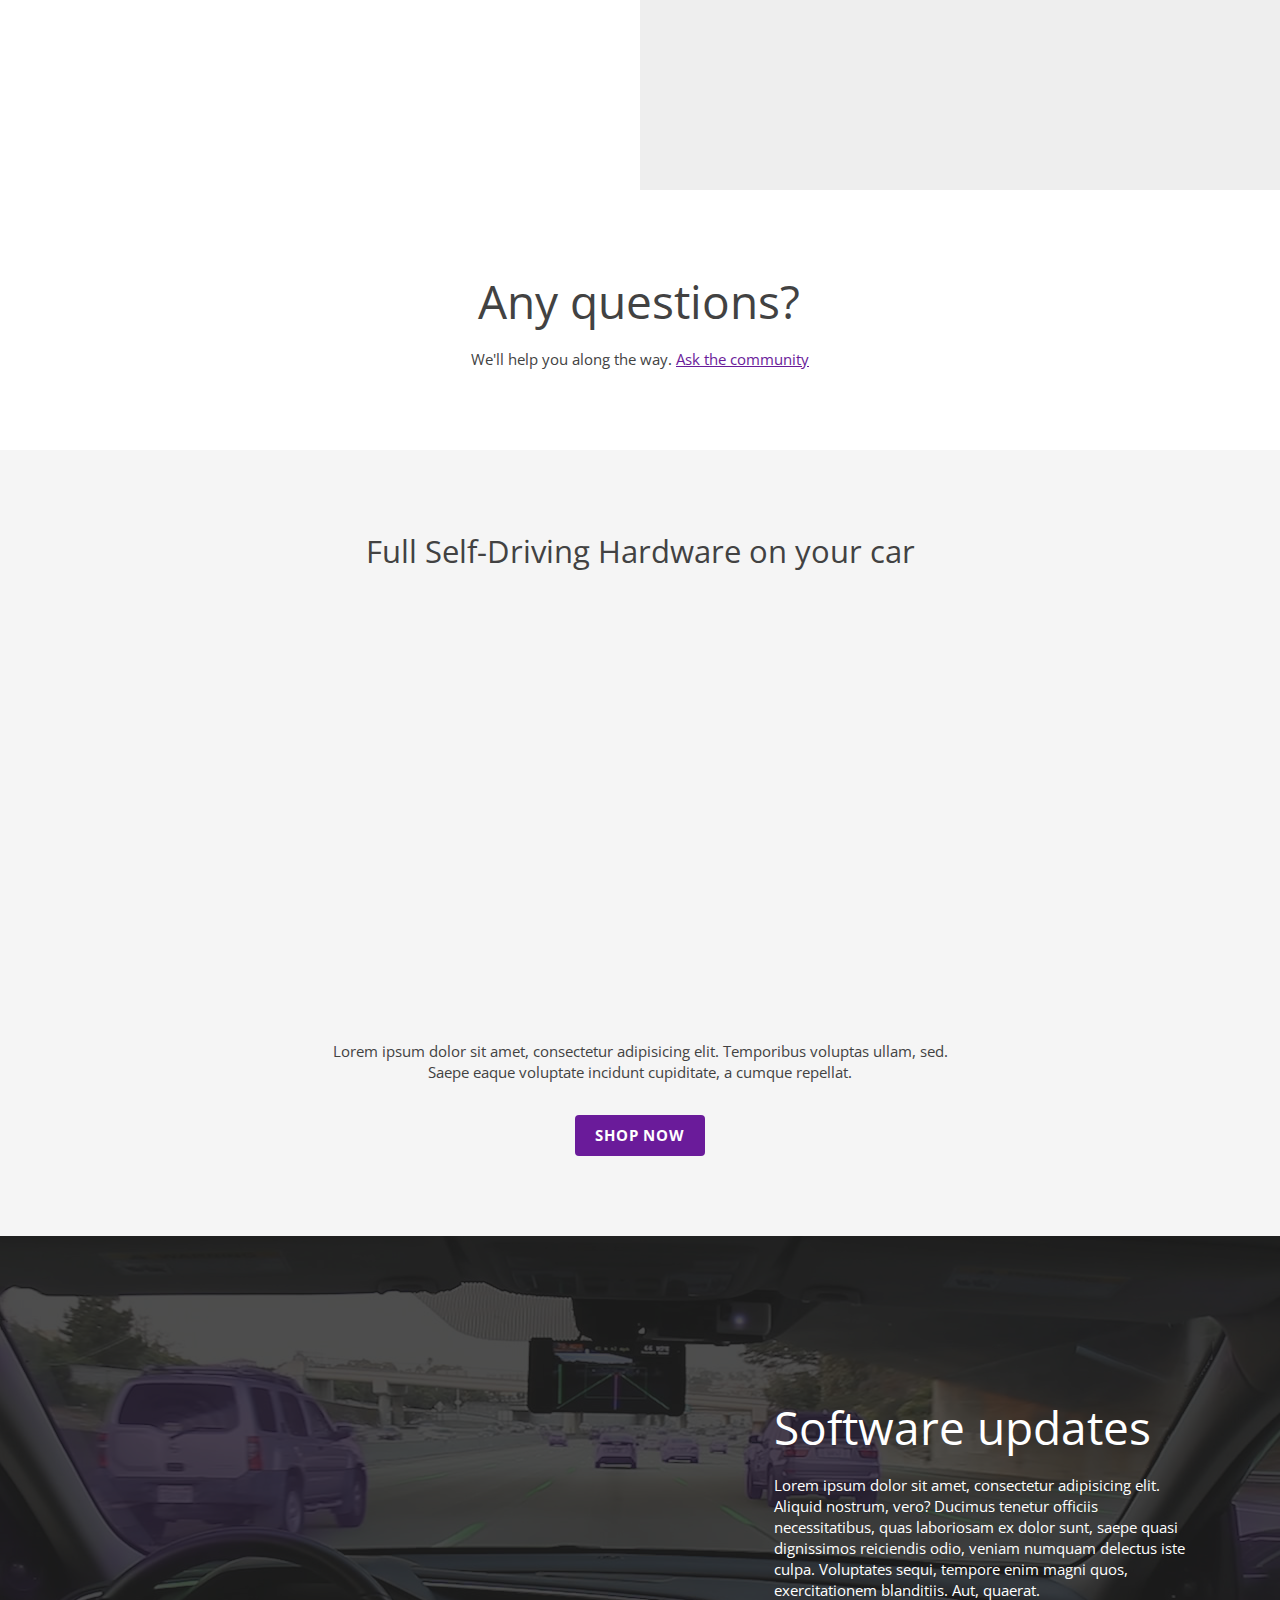
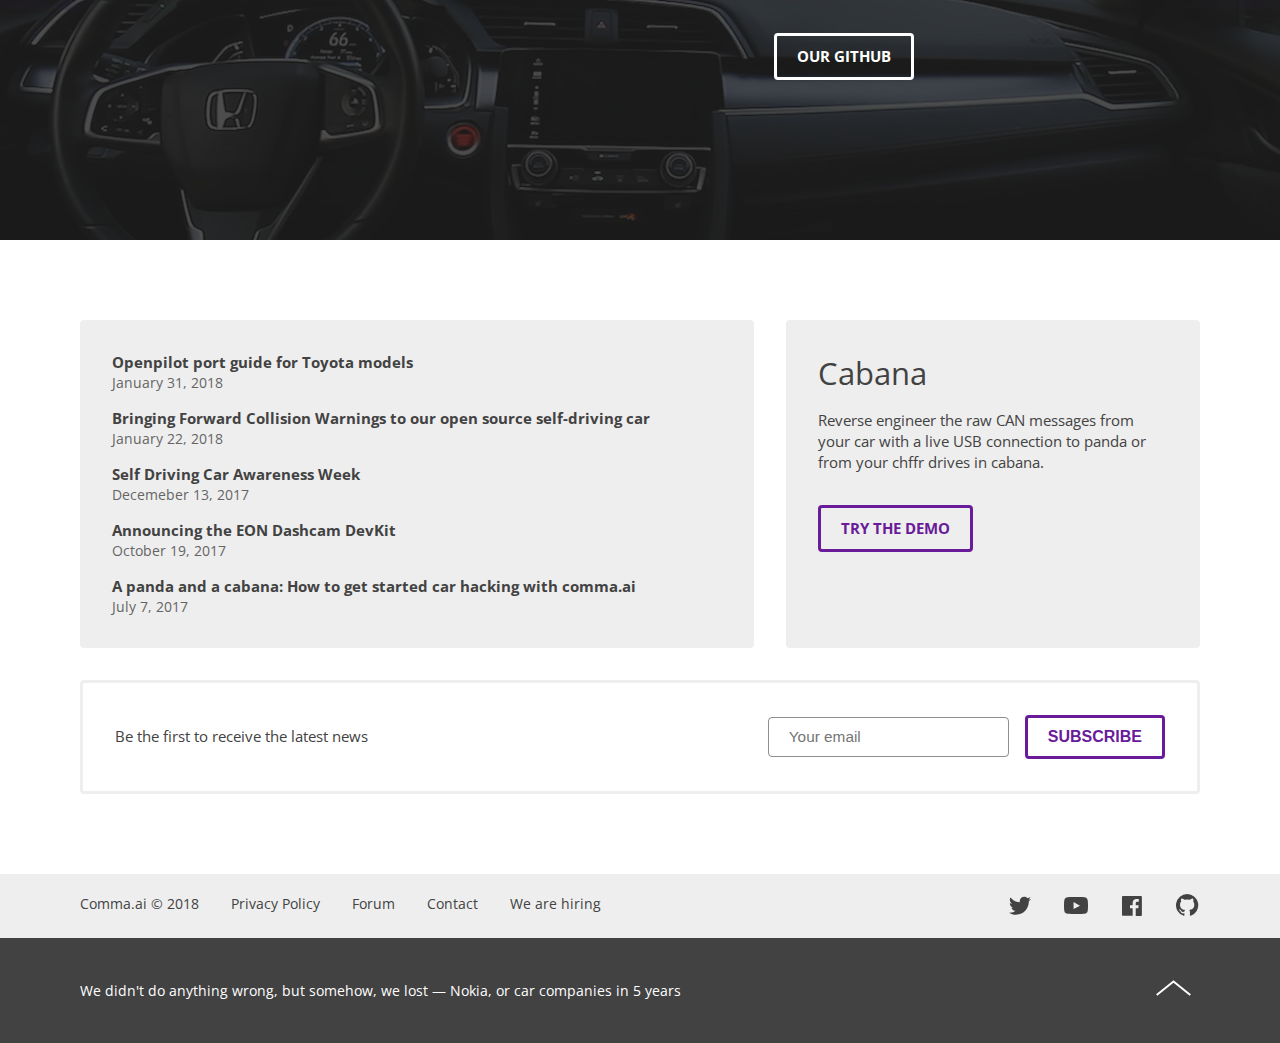
==== commit 2d656731: "shop" ====
--- a/index.html
+++ b/index.html
@@ -9,7 +9,7 @@
   <title>Comma.ai</title>
   <meta name="description" content="X">
   <meta name="viewport" content="width=device-width, initial-scale=1">
-  
+
   <link rel="stylesheet" href="css/reset.css">
   <link rel="stylesheet" href="css/styles.css">
   <link href="https://fonts.googleapis.com/css?family=Inconsolata|Open+Sans" rel="stylesheet">
@@ -28,12 +28,12 @@
         <div class="menu">
           <a href="#" class="item">News</a>
           <a href="#" class="item">Careers</a>
-          <a href="#" class="item">Shop</a>
+          <a href="shop.html" class="item">Shop</a>
         </div>
       </div>
       <div class="sticky-menu">
         <a class="logo" href="index.html"><img src="img/comma-black.png" alt=""></a>
-        <a href="" class="btn shop-btn">Shop now</a>
+        <a href="shop.html" class="btn shop-btn">Shop now</a>
       </div>
     </div>
     <div class="gandalf">
@@ -94,8 +94,8 @@
             <article class="piece">
               <div class="pippin">
                 <h2>2. EON</h2>
-                <p>Lorem ipsum dolor sit amet, consectetur adipisicing elit. Aperiam animi architecto aut esse voluptatibus voluptatum ex reprehenderit quis, veritatis assumenda fugit dolorum ab, laudantium quos sapiente. Odit, maxime. Totam, aliquam.
-                </p>
+                <p>You need three things on your dashboard: a dashcam, navigation, and music. EON is all three. EON is your new dashboard.</p>
+                <p>Since it's based on Android, it runs Waze and Spotify too. The highest quality music and navigation apps in the world. It doesn't run slacker radio or mapquest.</p>
                 <a href="" class="btn shop-btn">Order now</a>
               </div>
             </article>
--- a/css/styles.css
+++ b/css/styles.css
@@ -207,6 +207,7 @@
 .white-btn {
   display: inline-block;
   margin-top: 2rem;
+  font-size: 1em;
   display: inline-block;
   padding: 10px 20px;
   border: 3px solid #6A1B9A;
@@ -280,13 +281,13 @@
   margin-top: 2rem;
   padding: 10px 20px;
   color: #fff;
-  background: #4A148C;
+  background: #6A1B9A;
   font-size: 1em;
   letter-spacing: 0.05em;
 }
 
 .shop-btn:hover {
-  background: #6A1B9A;
+  background: #4A148C;
 }
 
 .merry {
@@ -414,7 +415,8 @@
 }
 
 .news {
-  background: #EEE:
+  background: #EEE;
+  border-radius: 4px;
   padding: 4rem;
   width: 62%;
   margin-right: 2rem;
@@ -450,6 +452,7 @@
 
 .cabana {
   background: #EEEEEE;
+  border-radius: 4px;
   padding: 2rem;
   width: 38%;
 }
@@ -462,7 +465,8 @@
 .subscribe-block {
   padding: 2rem;
   margin-top: 2rem;
-  background: #EEEEEE;
+  border: 3px solid #EEEEEE;
+  border-radius: 4px;
   display: flex;
   justify-content: space-between;
   align-items: center;
@@ -486,15 +490,16 @@
   border: none;
   background: none;
   outline: none;
-  font-size: 1rem;
+  font-size: 1em;
   padding: 10px 20px;
   margin-right: 1rem;
-  border: 3px solid rgba(66, 66, 66, 0.6);
+  border: 1px solid rgba(66, 66, 66, 0.6);
+  border-radius: 4px;
   transition: all .2s ease;
 }
 
 .email-input:focus {
-  border: 3px solid rgba(66, 66, 66, 0.8);
+  border: 1px solid rgba(66, 66, 66, 0.8);
 }
 
 .news {
@@ -739,54 +744,143 @@
   .subscribe * {
     width: 100%;
   }
-
-}
-
-
-/* .video-btn {
-  margin-left: 20px;
-  transition: all .2s ease;
-}
-
-.video-btn:hover {
-  opacity: 0.6;
-}
-
-.container {
+}
+
+/*
+SHOP
+*/
+
+.shop-menu {
+  padding: 1rem 80px;
+  background: #4A148C;
+  display: flex;
+  justify-content: space-between;
+  align-items: center;
+}
+
+.fixed {
+  position: fixed;
+  top: 0;
+  width: 100%;
   z-index: 999;
-  margin: 0 80px;
-  margin-top: -120px;
-  color: #424242;
-  background: #fff;
-  padding: 120px 80px;
-}
-
-.beginning {
-  margin-top: 120px;
-  display: flex;
-  align-items: center;
-}
-
-.beginning h2 {
-  font-size: 32px;
-  margin-bottom: 10px;
-}
-
-.beginning .text {
-  width: 40%;
-  margin-left: 40px;
-}
-
-.beginning .img-container {
-  width: 240px;
-}
-
-.product {
-  display: flex;
+}
+
+.cart-btn {
+  padding: 0.5rem;
+  display: flex;
+  align-items: center;
+  font-weight: bold;
+  letter-spacing: 0.02em;
+  border-radius: 4px;
+  border: 1px solid rgba(255, 255, 255, 0);
+  transition: all .2s ease;
+}
+
+.cart-btn:hover {
+  border: 1px solid rgba(255, 255, 255, 0.6);
+}
+
+.cart-btn span {
+  margin-right: 0.5rem;
+}
+
+.gandalf-shop {
   padding: 40px;
   background: #EEEEEE;
-  border: 1px solid #E0E0E0;
-  width: 38%;
-  border-radius: 10px;
-  box-shadow: 0 4px 16px 0 rgba(0, 0, 0, .1);
-} */
+  border-radius: 4px;
+  margin-bottom: 2rem;
+  border-left: 0.5rem solid #6A1B9A;
+}
+
+.hero-shop h4 {
+  font-size: 2em;
+  text-align: center;
+}
+
+.shop-container {
+  padding: 80px;
+}
+
+.products-container {
+  display: flex;
+  margin-bottom: 2rem;
+  align-items: stretch;
+  /* flex-wrap: wrap; */
+}
+
+.products-container:last-child {
+  margin-bottom: 0;
+}
+
+.product-card {
+  width: 100%;
+  margin-left: 2rem;
+  transition: all .2s ease;
+}
+
+.product-card:nth-child(1) {
+  margin: 0;
+}
+
+.product-img {
+  height: 200px;
+  position: relative;
+  border-top-left-radius: 4px;
+  border-top-right-radius: 4px;
+  transition: all .2s ease;
+}
+
+.product-img:hover {
+  opacity: 0.6;
+}
+
+.product-description {
+  /* margin-top: 3px; */
+  border-bottom-right-radius: 4px;
+  border-bottom-left-radius: 4px;
+  /* background: #EEEEEE; */
+  border: 1px solid #EEEEEE;
+  border-top: 0;
+  padding: 1rem;
+}
+
+.product-title {
+  display: inline-block;
+  color: #4A148C;
+  font-size: 2em;
+  transition: all .2s ease;
+}
+
+.product-title:hover {
+  opacity: 0.6;
+}
+
+.price {
+  /* font-weight: bold; */
+  font-size: 1.5em;
+  margin-top: 0.5rem;
+}
+
+sup {
+  font-size: smaller;
+  line-height: 1em;
+  display: inline-block;
+  top: auto;
+  vertical-align: top;
+  margin-right: -0.3em;
+  margin-top: 0.15em;
+}
+
+.stock {
+  color: #4CAF50;
+  margin-right: 0.5rem;
+}
+
+.eon {
+  background: url(../img/eon.jpg) no-repeat center;
+  background-size: cover;
+}
+
+/*
+PRODUCT PAGE
+*/
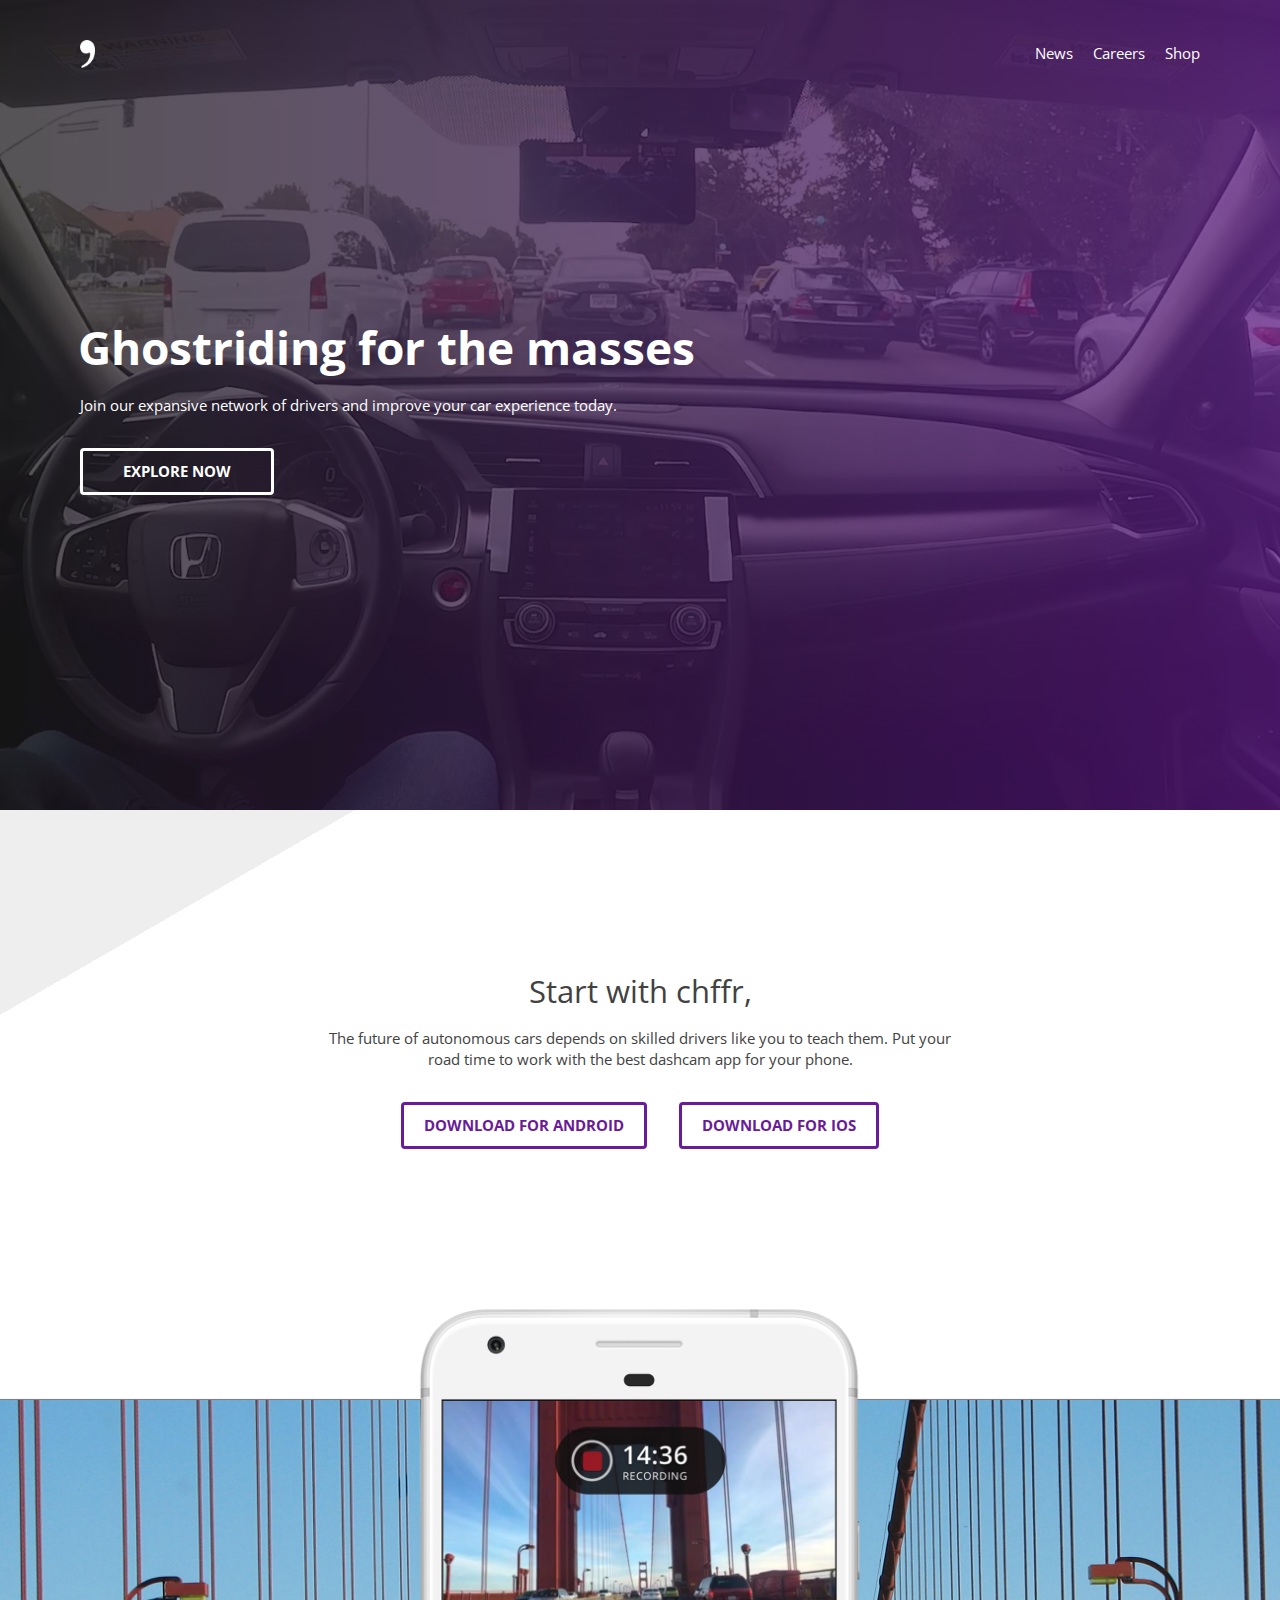
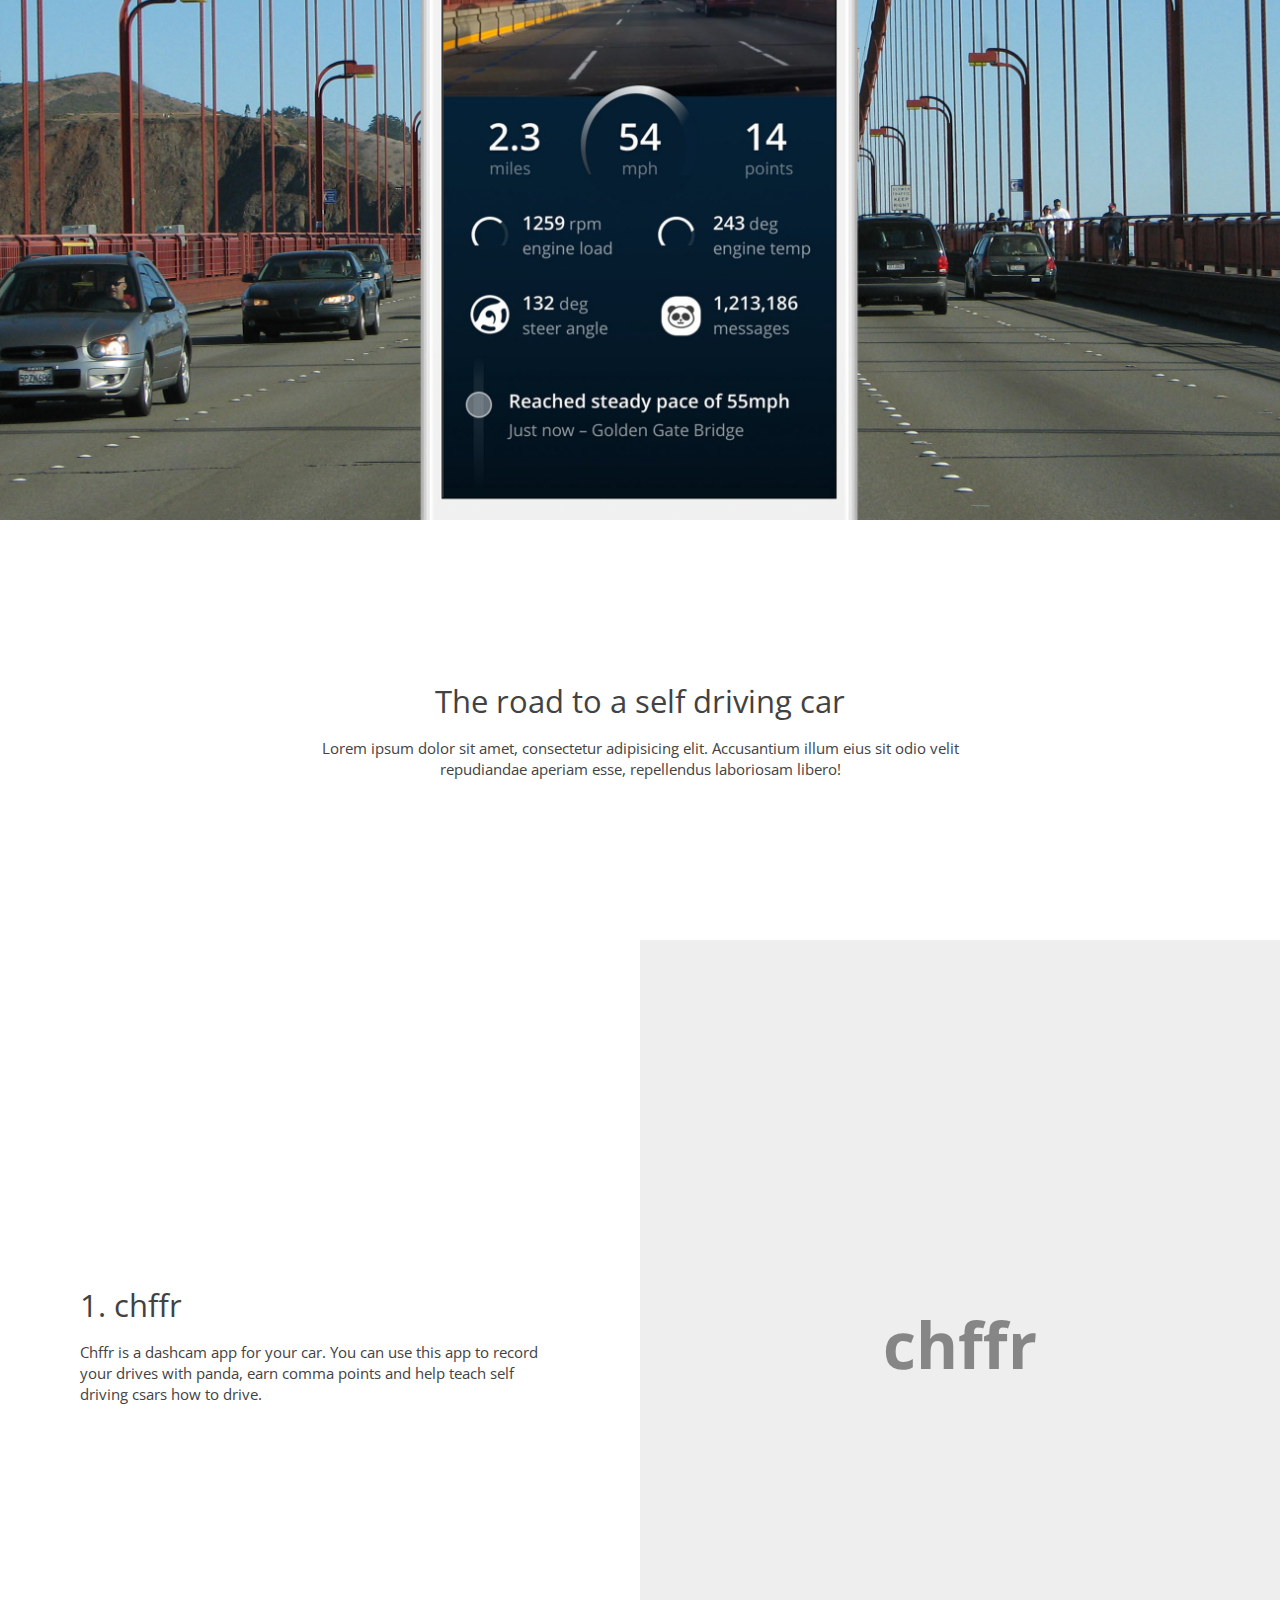
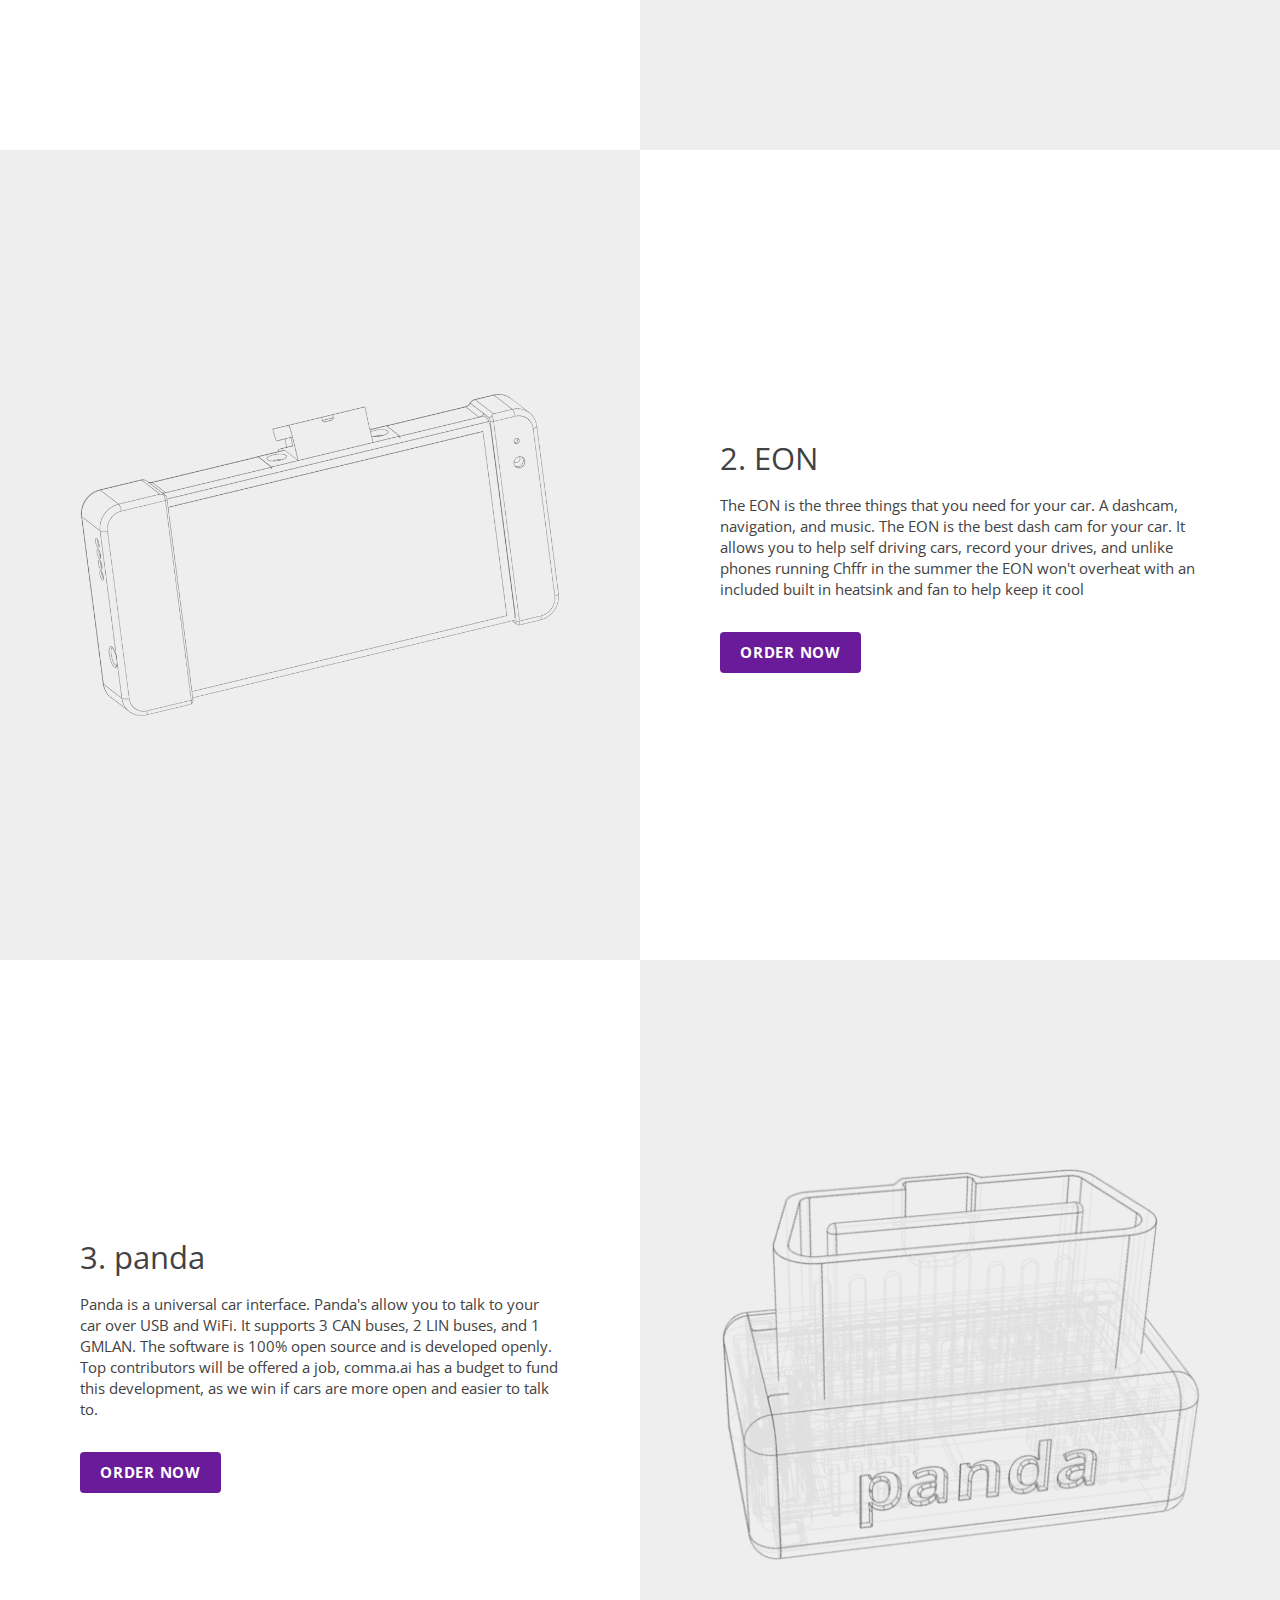
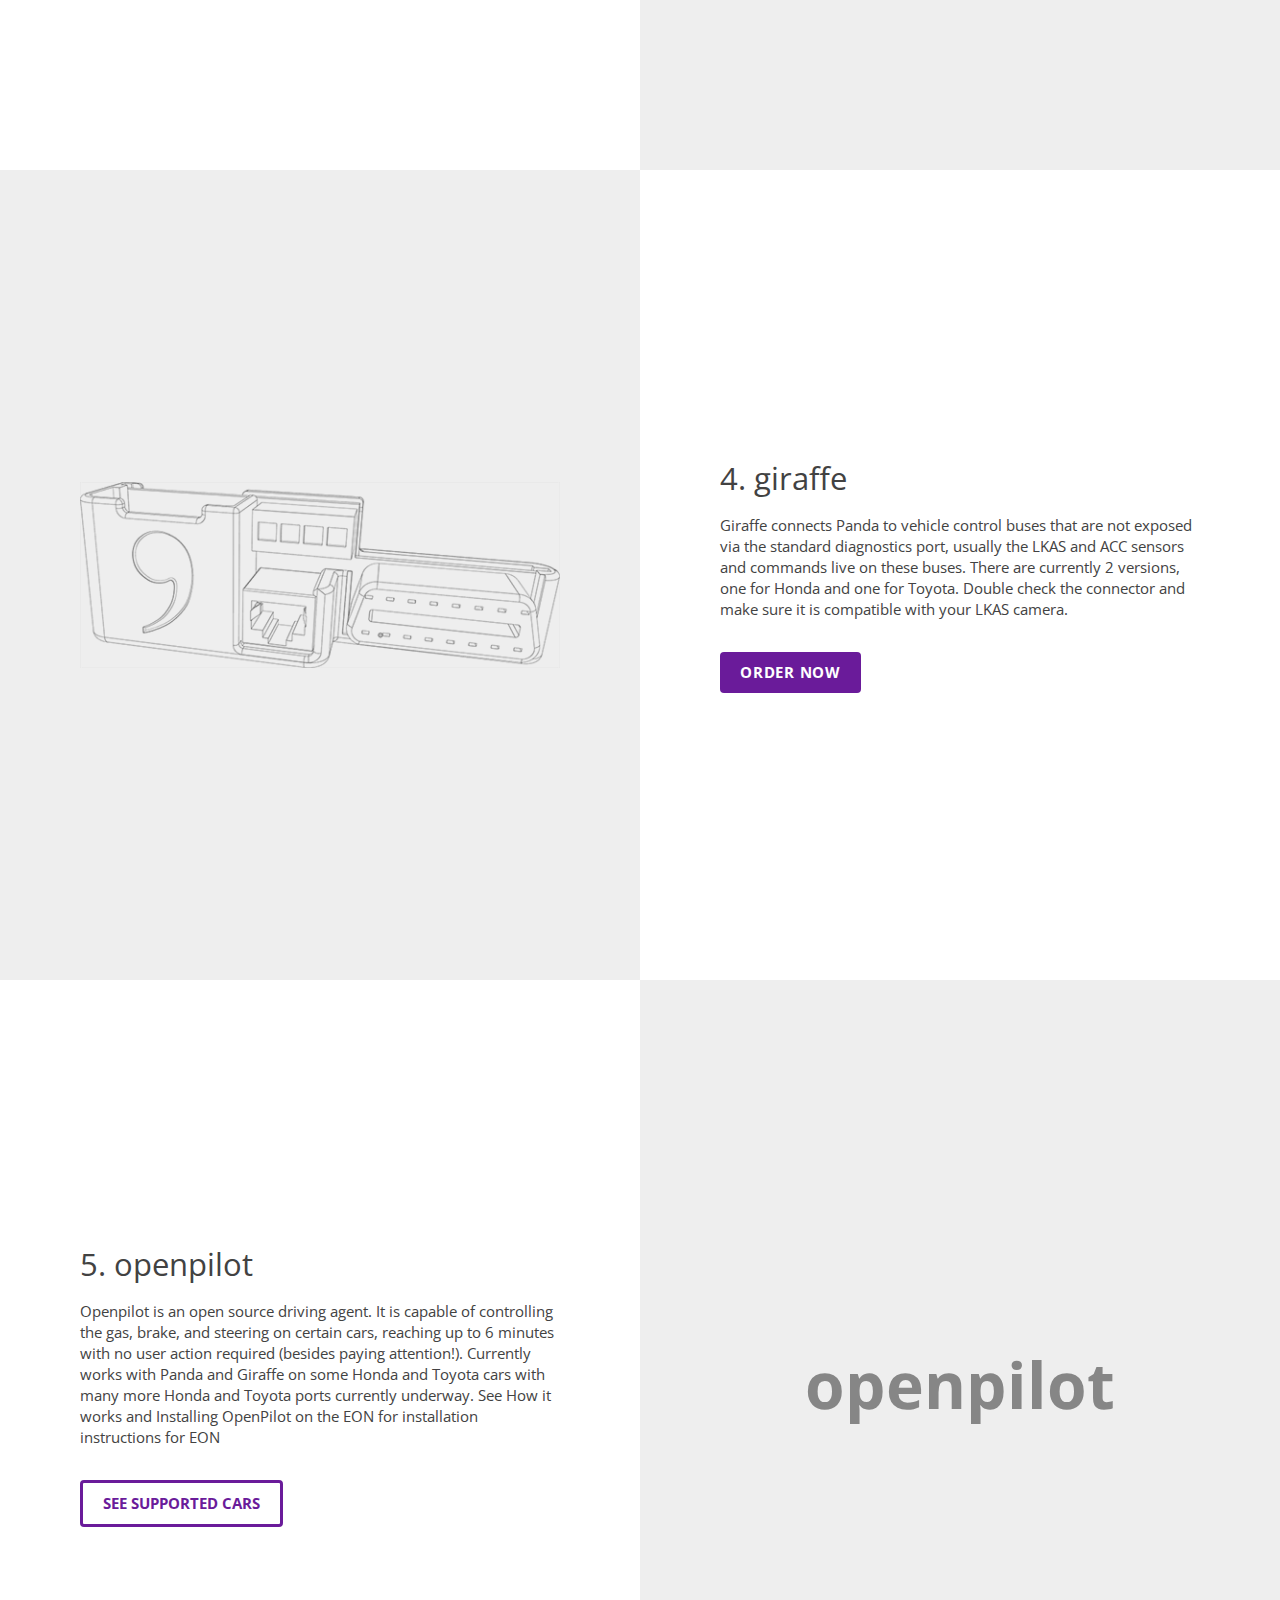
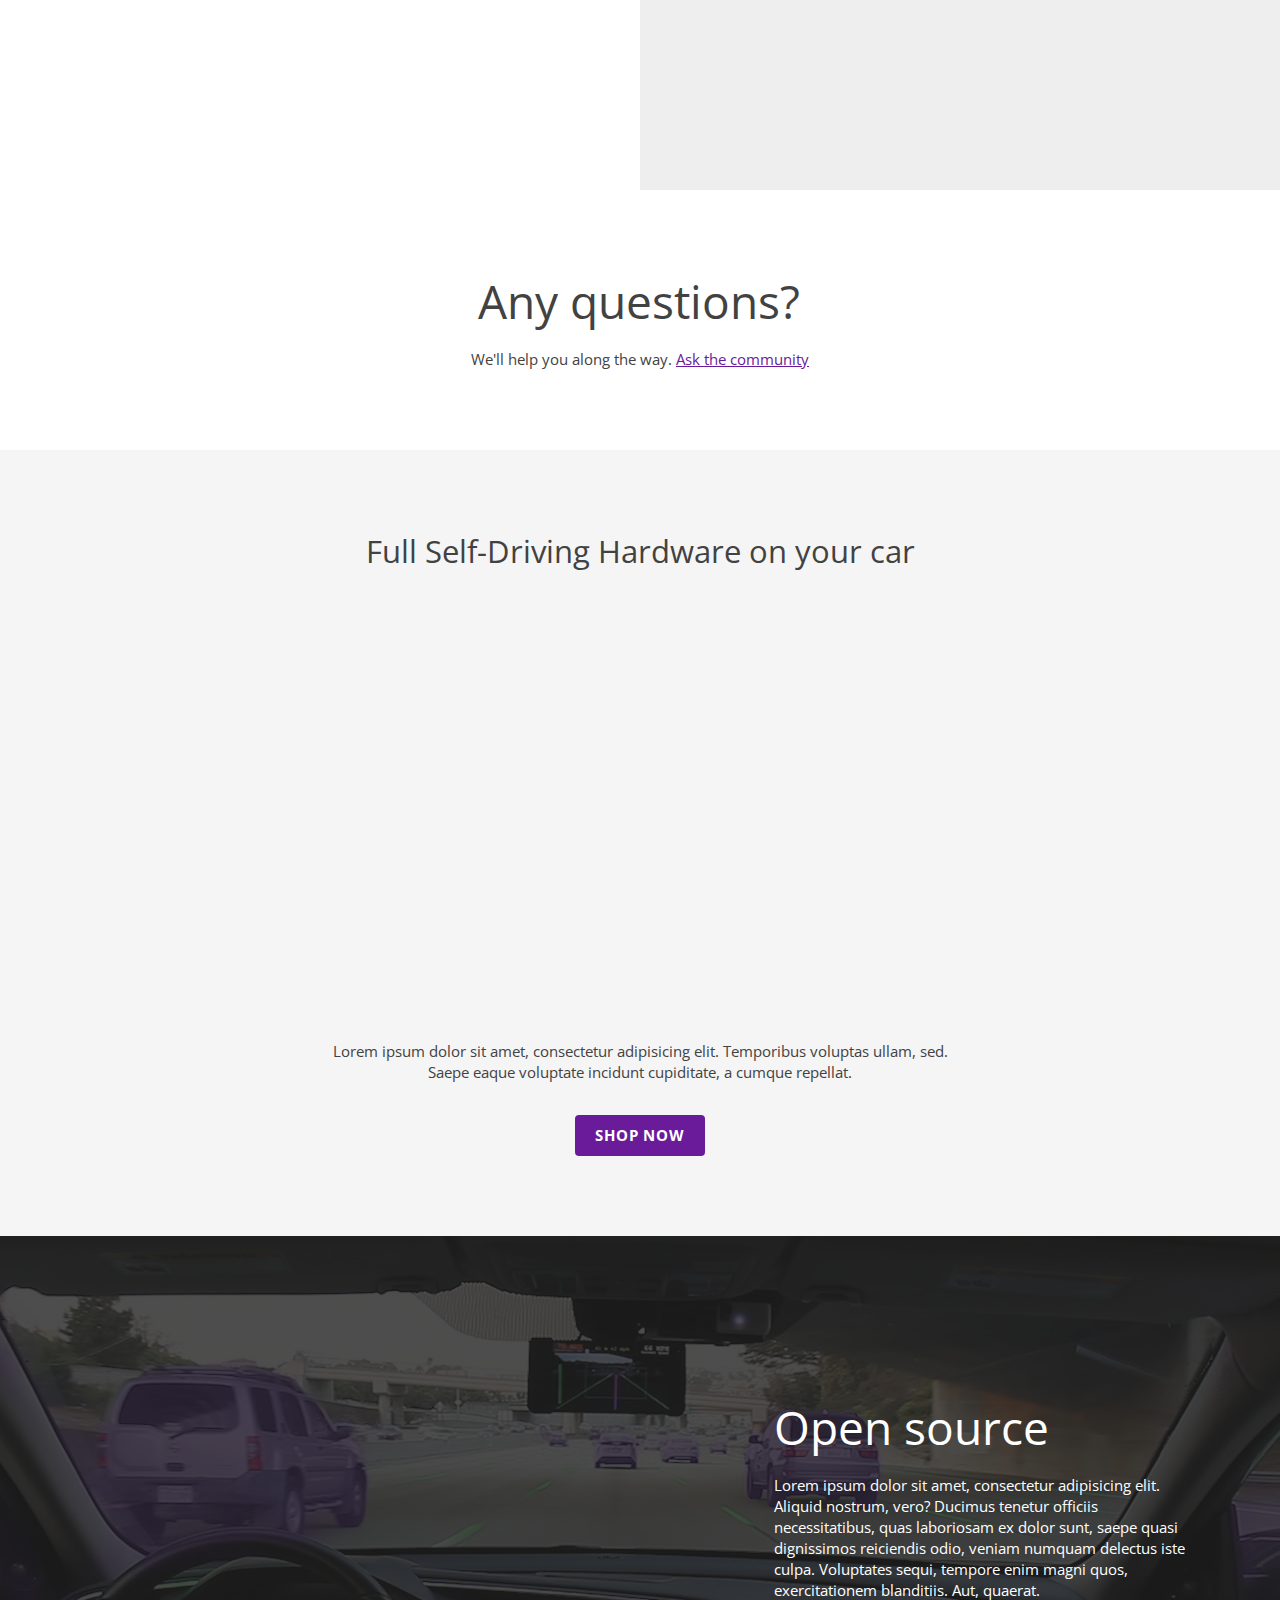
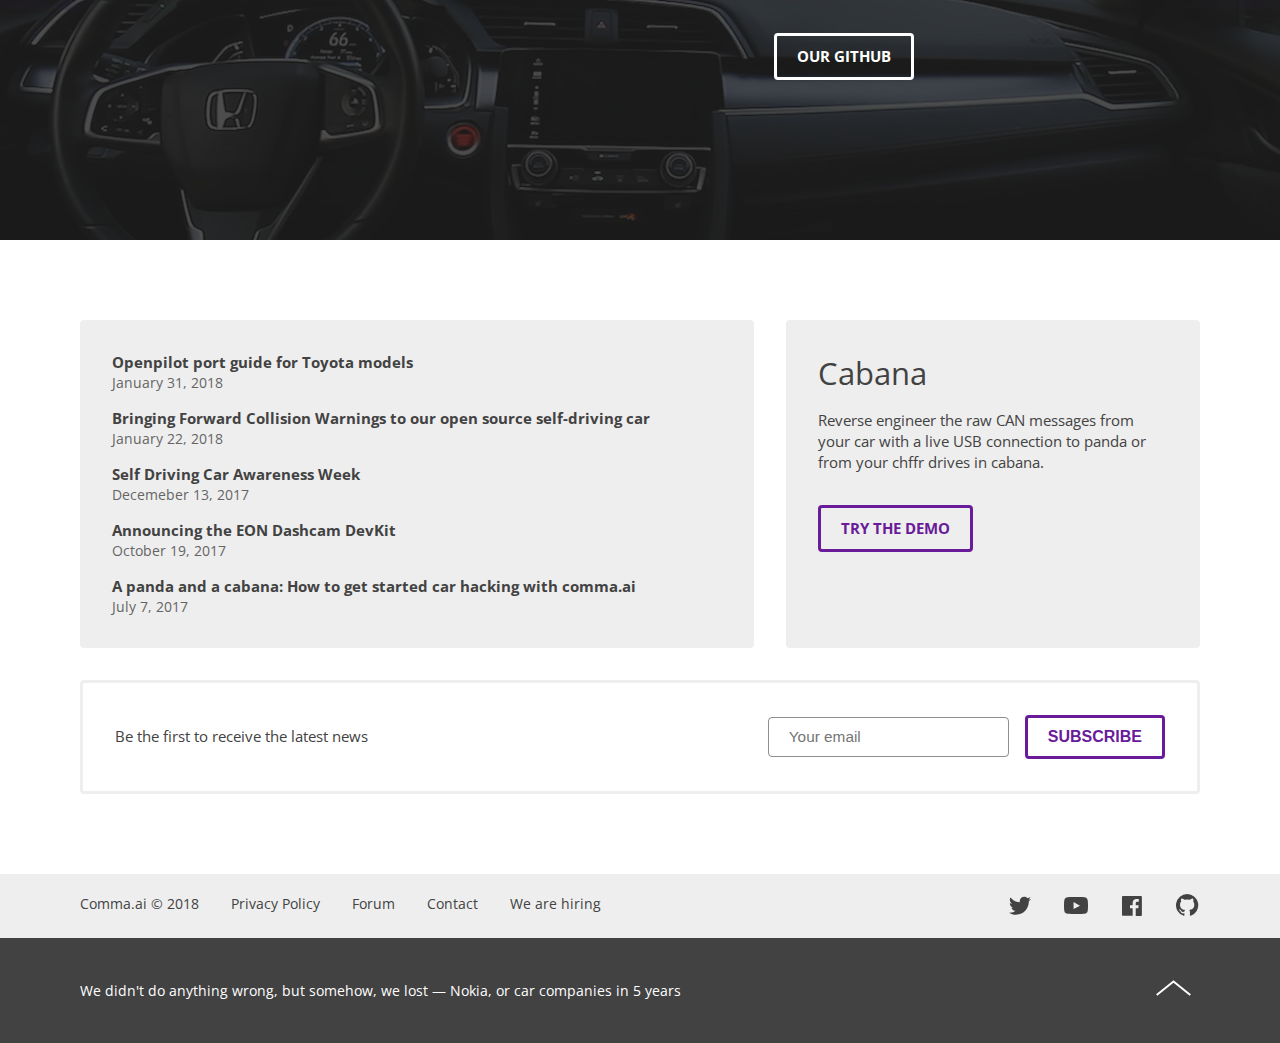
==== commit 4a9ca186: "shop-adaptive" ====
--- a/index.html
+++ b/index.html
@@ -9,10 +9,12 @@
   <title>Comma.ai</title>
   <meta name="description" content="X">
   <meta name="viewport" content="width=device-width, initial-scale=1">
+  <link rel="icon" href="favicon.ico">
 
   <link rel="stylesheet" href="css/reset.css">
   <link rel="stylesheet" href="css/styles.css">
   <link href="https://fonts.googleapis.com/css?family=Inconsolata|Open+Sans" rel="stylesheet">
+  <link href="https://use.fontawesome.com/releases/v5.0.8/css/all.css" rel="stylesheet">
   <script src="js/jquery-3.3.1.min.js"></script>
   <script src="js/jquery.waypoints.min.js"></script>
   <script src="js/sticky.min.js"></script>
@@ -71,8 +73,8 @@
       <div class="explanation">
         <div class="title">
           <div class="wrapper">
-            <h4>How the system works</h4>
-            <p>Lorem ipsum dolor sit amet, consectetur adipisicing elit. Minus deserunt, incidunt recusandae placeat explicabo est, consequatur numquam totam quis nihil!</p>
+            <h4>The road to a self driving car</h4>
+            <p>Lorem ipsum dolor sit amet, consectetur adipisicing elit. Accusantium illum eius sit odio velit repudiandae aperiam esse, repellendus laboriosam libero!</p>
           </div>
         </div>
         <div class="chain">
@@ -80,7 +82,7 @@
             <article class="piece">
               <div class="pippin">
                 <h2>1. chffr</h2>
-                <p>Lorem ipsum dolor sit amet, consectetur adipisicing elit. Aperiam animi architecto aut esse voluptatibus voluptatum ex reprehenderit quis, veritatis assumenda fugit dolorum ab, laudantium quos sapiente. Odit, maxime. Totam, aliquam.
+                <p>Chffr is a dashcam app for your car. You can use this app to record your drives with panda, earn comma points and help teach self driving csars how to drive.
                 </p>
               </div>
             </article>
@@ -94,8 +96,8 @@
             <article class="piece">
               <div class="pippin">
                 <h2>2. EON</h2>
-                <p>You need three things on your dashboard: a dashcam, navigation, and music. EON is all three. EON is your new dashboard.</p>
-                <p>Since it's based on Android, it runs Waze and Spotify too. The highest quality music and navigation apps in the world. It doesn't run slacker radio or mapquest.</p>
+                <p>The EON is the three things that you need for your car. A dashcam, navigation, and music. The EON is the best dash cam for your car. It allows you to help self driving cars, record your drives, and unlike phones running Chffr in the summer the EON won't overheat with an included built in heatsink and fan to help keep it cool
+                </p>
                 <a href="" class="btn shop-btn">Order now</a>
               </div>
             </article>
@@ -111,7 +113,7 @@
             <article class="piece">
               <div class="pippin">
                 <h2>3. panda</h2>
-                <p>Lorem ipsum dolor sit amet, consectetur adipisicing elit. Aperiam animi architecto aut esse voluptatibus voluptatum ex reprehenderit quis, veritatis assumenda fugit dolorum ab, laudantium quos sapiente. Odit, maxime. Totam, aliquam.
+                <p>Panda is a universal car interface. Panda's allow you to talk to your car over USB and WiFi. It supports 3 CAN buses, 2 LIN buses, and 1 GMLAN. The software is 100% open source and is developed openly. Top contributors will be offered a job, comma.ai has a budget to fund this development, as we win if cars are more open and easier to talk to.
                 </p>
                 <a href="" class="btn shop-btn">Order now</a>
               </div>
@@ -128,7 +130,7 @@
             <article class="piece">
               <div class="pippin">
                 <h2>4. giraffe</h2>
-                <p>Lorem ipsum dolor sit amet, consectetur adipisicing elit. Aperiam animi architecto aut esse voluptatibus voluptatum ex reprehenderit quis, veritatis assumenda fugit dolorum ab, laudantium quos sapiente. Odit, maxime. Totam, aliquam.
+                <p>Giraffe connects Panda to vehicle control buses that are not exposed via the standard diagnostics port, usually the LKAS and ACC sensors and commands live on these buses. There are currently 2 versions, one for Honda and one for Toyota. Double check the connector and make sure it is compatible with your LKAS camera.
                 </p>
                 <a href="" class="btn shop-btn">Order now</a>
               </div>
@@ -145,7 +147,7 @@
             <article class="piece">
               <div class="pippin">
                 <h2>5. openpilot</h2>
-                <p>Lorem ipsum dolor sit amet, consectetur adipisicing elit. Aperiam animi architecto aut esse voluptatibus voluptatum ex reprehenderit quis, veritatis assumenda fugit dolorum ab, laudantium quos sapiente. Odit, maxime. Totam, aliquam.
+                <p>Openpilot is an open source driving agent. It is capable of controlling the gas, brake, and steering on certain cars, reaching up to 6 minutes with no user action required (besides paying attention!). Currently works with Panda and Giraffe on some Honda and Toyota cars with many more Honda and Toyota ports currently underway. See How it works and Installing OpenPilot on the EON for installation instructions for EON
                 </p>
                 <a href="" class="btn white-btn">See supported cars</a>
               </div>
@@ -181,7 +183,7 @@
     <section id="fourth">
       <div class="updates">
         <div class="text">
-          <h4>Software updates</h4>
+          <h4>Open source</h4>
           <p>Lorem ipsum dolor sit amet, consectetur adipisicing elit. Aliquid nostrum, vero? Ducimus tenetur officiis necessitatibus, quas laboriosam ex dolor sunt, saepe quasi dignissimos reiciendis odio, veniam numquam delectus iste culpa. Voluptates
             sequi, tempore enim magni quos, exercitationem blanditiis. Aut, quaerat.</p>
           <a href="" class="btn hero-btn">Our Github</a>
--- a/css/styles.css
+++ b/css/styles.css
@@ -631,7 +631,7 @@
   .news, .cabana {
     width: 100%;
   }
-  .frodo .block p {
+  .frodo .block p, .social {
     display: none;
   }
   .frodo .block p:nth-child(1) {
@@ -660,12 +660,6 @@
 }
 
 @media screen and (max-width: 768px) {
-  body {
-    font-size: 16px;
-  }
-}
-
-@media screen and (max-width: 640px) {
   .btn-container {
     flex-direction: column;
     align-items: center;
@@ -707,9 +701,6 @@
     align-items: center;
     text-align: center;
   }
-  .frodo .block {
-    margin-bottom: 1rem;
-  }
   .gym {
     padding: 1rem 40px;
   }
@@ -730,7 +721,7 @@
   }
 }
 
-@media screen and (max-width: 500px) {
+@media screen and (max-width: 640px) {
   .text {
     padding: 0;
     margin-bottom: 80px !important;
@@ -743,6 +734,9 @@
   }
   .subscribe * {
     width: 100%;
+  }
+  .social {
+    display: none;
   }
 }
 
@@ -794,7 +788,6 @@
 
 .hero-shop h4 {
   font-size: 2em;
-  text-align: center;
 }
 
 .shop-container {
@@ -803,27 +796,35 @@
 
 .products-container {
   display: flex;
+  flex-wrap: wrap;
+  justify-content: space-between;
+}
+
+.product-card {
+  width: 33.1%;
+  /* margin-left: 2rem; */
   margin-bottom: 2rem;
-  align-items: stretch;
-  /* flex-wrap: wrap; */
-}
-
-.products-container:last-child {
-  margin-bottom: 0;
-}
-
-.product-card {
-  width: 100%;
-  margin-left: 2rem;
-  transition: all .2s ease;
+  transition: all .2s ease;
+}
+
+@media screen and (max-width: 1024px) {
+  .product-card {
+    width: 49.7%;
+  }
+}
+
+@media screen and (max-width: 768px) {
+  .product-card {
+    width: 100%;
+  }
 }
 
 .product-card:nth-child(1) {
-  margin: 0;
+  margin-left: 0;
 }
 
 .product-img {
-  height: 200px;
+  min-height: 16rem;
   position: relative;
   border-top-left-radius: 4px;
   border-top-right-radius: 4px;
@@ -871,14 +872,77 @@
   margin-top: 0.15em;
 }
 
-.stock {
+.instock {
   color: #4CAF50;
   margin-right: 0.5rem;
 }
 
+.soldout {
+  opacity: 0.6;
+}
+
+.shop-frodo {
+  margin-top: -2rem;
+}
+
 .eon {
   background: url(../img/eon.jpg) no-repeat center;
   background-size: cover;
+}
+
+.panda {
+  background: url(../img/panda.jpg) no-repeat center;
+  background-size: cover;
+}
+
+.giraffe-honda {
+  background: url(../img/giraffe-honda.jpg) no-repeat center;
+  background-size: cover;
+}
+
+.giraffe-toyota {
+  background: url(../img/giraffe-toyota.jpg) no-repeat center;
+  background-size: cover;
+}
+
+.comma-power {
+  background: url(../img/comma-power.jpg) no-repeat center;
+  background-size: cover;
+}
+
+.smays {
+  background: url(../img/smays.jpg) no-repeat center;
+  background-size: cover;
+}
+
+.debug-board {
+  background: url(../img/debug-board.jpg) no-repeat center;
+  background-size: cover;
+}
+
+.panda-paw {
+  background: url(../img/panda-paw.jpg) no-repeat center;
+  background-size: cover;
+}
+
+.swag {
+  background: url(../img/swag.jpg) no-repeat top;
+  background-size: cover;
+}
+
+@media screen and (min-width: 1920px) {
+  .product-img {
+    min-height: 24rem;
+  }
+}
+
+@media screen and (max-width: 768px) {
+  .shop-container {
+    padding: 40px;
+  }
+  .shop-menu {
+    padding: 1rem 40px;
+  }
 }
 
 /*
